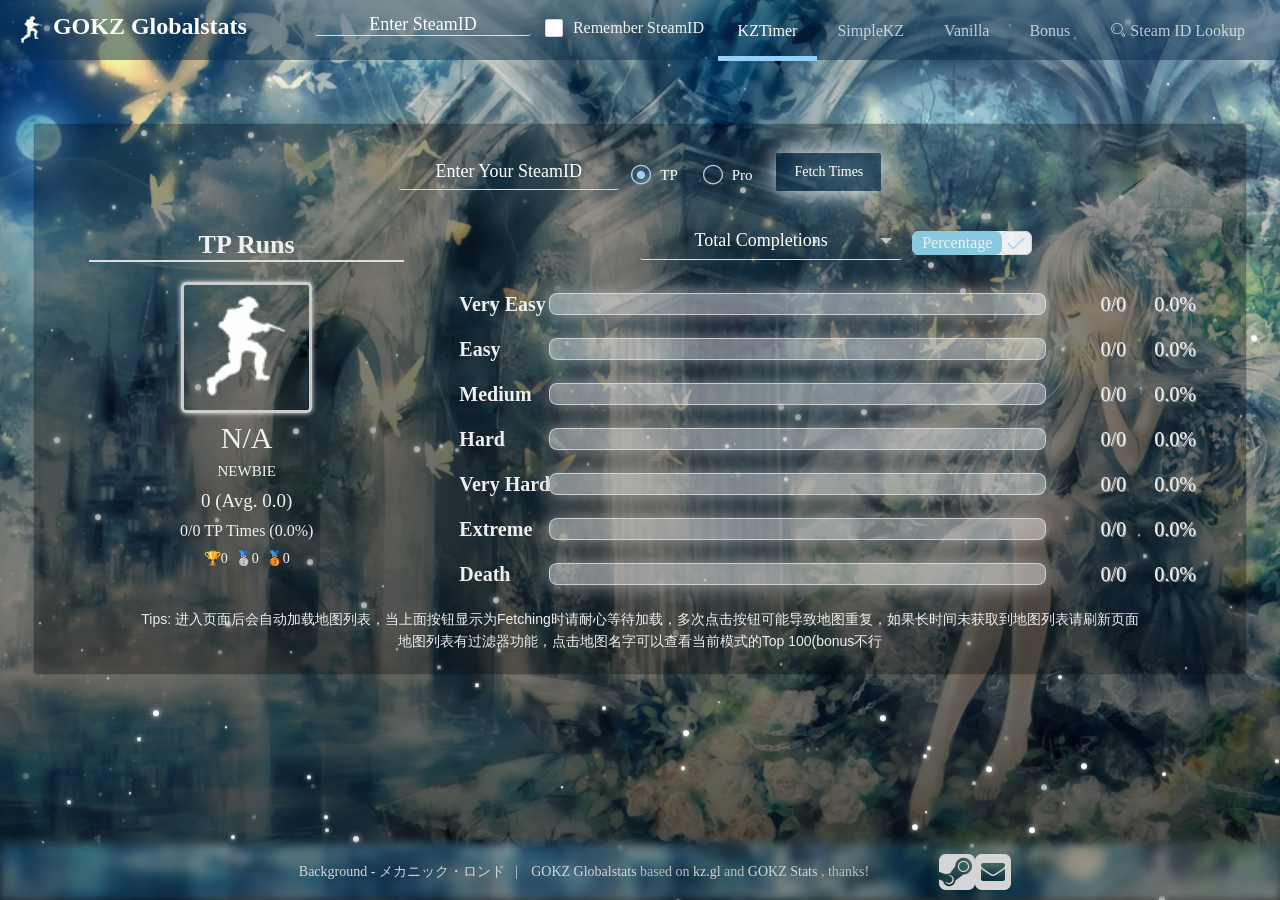
==== index.html @ c479b11b "Add new JSON data for stage records and map stages; create initial HTML structure for GOKZ Globalsta" ====
<!doctype html>
<html lang="zh-CN">
    <head>
        <meta charset="utf-8">
        <meta name="viewport" content="width=device-width, initial-scale=1, viewport-fit=cover">
        <meta name="description" content="GOKZ Globalstats - view global player records, map progression and top rankings.">
        <title>GOKZ Globalstats</title>
        <link rel="shortcut icon" href="/favicon.ico">
        <link rel="preload" href="./assets/images/bg.webp" as="image" fetchpriority="high">
        <link rel="stylesheet" href="./assets/css/layui.css" />
        <link rel="stylesheet" href="./assets/css/font-awesome.css">
        <link rel="stylesheet" href="./assets/css/font_Satisfy.css">
        <link rel="stylesheet" href="./assets/css/font_Jaldi.css">
        <link href="./assets/css/font_Montserrat.css" rel="stylesheet">
        <link href="./assets/css/handsontable.full.min.css" rel="stylesheet">
        <script src="./assets/js/jquery.min.js"></script>
        <script src="./assets/js/layui.js"></script>
        <script src="./assets/js/handsontable.full.min.js"></script>
        <script src="./assets/js/Chart.min.js"></script>
        <script src="./assets/js/statutils.js"></script>
        <script src="./assets/js/bigInteger.js"></script>
        <script src="./assets/js/kz_v2.4.js"></script>
        <link rel="stylesheet" href="./assets/css/kz_v2.0.css">
        <link rel="stylesheet" href="./assets/css/progressBar_v2.0.css">
    </head>

    <body>
        <div class="layui-layout layui-layout-admin">
            <div class="background-img"></div>
            <div class="background"></div>

            <canvas id='star' aria-hidden="true"></canvas>

            <div class="layui-header header layui-bg-tran">
                <div class="layui-main">
                    <a class="logo" href="/">
                        <img src="./assets/images/kzlogo.png" class="header-logo" alt="GOKZ Globalstats Logo" width="34" height="34">
                        <span class="header-title">GOKZ Globalstats</span>
                    </a>
                    <div class="layui-form layui-inline">
                        <div class="layui-input-inline" style="top: 14px;">
                            <input type="text" id="steamid-persistent-input" oninput="updateCheckPersistentSteamID()" placeholder="Enter SteamID" autocomplete="off" aria-label="Persistent SteamID input">
                        </div>
                        <div class="layui-input-inline">
                            <input type="checkbox" id="steamid-persistent-checkbox" title="Remember SteamID" lay-skin="primary" lay-filter="steamIDPersistentCheckbox">
                        </div>
                    </div>
                    <ul class="layui-nav">
                        <li id="nav-kzt" class="layui-nav-item"><a href="./?mode=kzt">KZTimer</a></li>
                        <li id="nav-skz" class="layui-nav-item"><a href="./?mode=skz">SimpleKZ</a></li>
                        <li id="nav-vnl" class="layui-nav-item"><a href="./?mode=vnl">Vanilla</a></li>
                        <li id="nav-bonus" class="layui-nav-item"><a href="./?mode=bonus">Bonus</a></li>
                        <li class="layui-nav-item">
                            <a href="https://steamid.io/lookup/" target="_blank" rel="noopener noreferrer"><i class="layui-icon layui-icon-search"></i>&nbsp;Steam ID Lookup</a>
                        </li>
                    </ul>
                </div>
            </div>

            <div class="layui-main">
                <div class="layui-container">

                    <div class="steamid-body">
                        <div class="layui-form layui-inline">
                            <div class="layui-input-inline">
                                <input type="text" id="steamIDText" name="steamID" placeholder="Enter Your SteamID" style="height: 36px;" autocomplete="off" aria-label="SteamID input">
                            </div>
                            &nbsp;
                            <input type="radio" name="isprorun" id="tprun" value="TP" title="TP" checked>
                            <input type="radio" name="isprorun" id="prorun" value="Pro" title="Pro">  
                        </div>
                        <button id="steamButton" class="layui-btn layui-bg-tran">Fetch Times</button>
                    </div>

                    <div class="layui-row" id="playerContainer">
                        <div class="layui-col-xs4" id="playerInfo">
                            <div class="divider" id="runtype-divider">TP Runs</div>
                            <div id="playerAvatar">
                                <img src="./assets/images/kzlogo.png" alt="Player Avatar" width="125" height="125">
                            </div>
                            <div id="playerName"><a href="" class="link-font" id="playerLink" target="_blank" rel="noopener noreferrer"></a></div>
                            <div id="playerRank"></div>
                            <div id="playerPoints"></div>
                            <div id="playerTimes"></div>
                            <div id="playerTops">
                                🏆<span id="wr">0</span>&nbsp;
                                🥈<span id="silver">0</span>&nbsp;
                                🥉<span id="bronze">0</span>
                            </div>
                        </div>

                        <div class="layui-col-xs8" id="playerProgess">
                            <div class="layui-form layui-row" id="progressTypeChooser">
                                <div class="layui-col-xs4 layui-col-xs-offset3">
                                    <select id="progressType" lay-filter="progressChange">
                                        <option value="bar-total">Total Completions</option>
                                        <option value="bar-avg">Average Points</option>
                                        <option value="bar-wr">🏆 World Records</option>
                                        <option value="bar-silver">🥈 Silver (900+ pts)</option>
                                        <option value="bar-bronze">🥉 Bronze (800+ pts)</option>
                                    </select>
                                </div>
                                <div class="layui-col-xs5">
                                    <input type="checkbox" id="normalize-checkbox" title="Percentage" lay-filter="checkboxChange" checked>
                                </div>
                            </div>

                            <div class="progressbar-card">
                                <div class="progressbar-main">
                                        <div id="progressbar-1" class="progressbar">
                                         <div class="progress-label">
                                          Very Easy
                                         </div>
                                         <div class="before">
                                          <div class="bar tuse color1" id="progressColorBar-1" style="width: 0%;">
                                           <span></span>
                                          </div>
                                         </div>
                                         <div class="progress-count-label" id="progress-count-label-1">
                                          0/0
                                         </div>
                                         <div class="progress-end-label" id="progress-end-label-1">
                                          0.0%
                                         </div>
                                        </div>
                                        <div id="progressbar-2" class="progressbar">
                                         <div class="progress-label">
                                          Easy
                                         </div>
                                         <div class="before">
                                          <div class="bar tuse color2" id="progressColorBar-2" style="width: 0%;">
                                           <span></span>
                                          </div>
                                         </div>
                                         <div class="progress-count-label" id="progress-count-label-2">
                                          0/0
                                         </div>
                                         <div class="progress-end-label" id="progress-end-label-2">
                                          0.0%
                                         </div>
                                        </div>
                                        <div id="progressbar-3" class="progressbar">
                                         <div class="progress-label">
                                          Medium
                                         </div>
                                         <div class="before">
                                          <div class="bar tuse color3" id="progressColorBar-3" style="width: 0%;">
                                           <span></span>
                                          </div>
                                         </div>
                                         <div class="progress-count-label" id="progress-count-label-3">
                                          0/0
                                         </div>
                                         <div class="progress-end-label" id="progress-end-label-3">
                                          0.0%
                                         </div>
                                        </div>
                                        <div id="progressbar-4" class="progressbar">
                                         <div class="progress-label">
                                          Hard
                                         </div>
                                         <div class="before">
                                          <div class="bar tuse color4" id="progressColorBar-4" style="width: 0%;">
                                           <span></span>
                                          </div>
                                         </div>
                                         <div class="progress-count-label" id="progress-count-label-4">
                                          0/0
                                         </div>
                                         <div class="progress-end-label" id="progress-end-label-4">
                                          0.0%
                                         </div>
                                        </div>
                                        <div id="progressbar-5" class="progressbar">
                                         <div class="progress-label">
                                          Very Hard
                                         </div>
                                         <div class="before">
                                          <div class="bar tuse color5" id="progressColorBar-5" style="width: 0%;">
                                           <span></span>
                                          </div>
                                         </div>
                                         <div class="progress-count-label" id="progress-count-label-5">
                                          0/0
                                         </div>
                                         <div class="progress-end-label" id="progress-end-label-5">
                                          0.0%
                                         </div>
                                        </div>
                                        <div id="progressbar-6" class="progressbar">
                                         <div class="progress-label">
                                          Extreme
                                         </div>
                                         <div class="before">
                                          <div class="bar tuse color6" id="progressColorBar-6" style="width: 0%;">
                                           <span></span>
                                          </div>
                                         </div>
                                         <div class="progress-count-label" id="progress-count-label-6">
                                          0/0
                                         </div>
                                         <div class="progress-end-label" id="progress-end-label-6">
                                          0.0%
                                         </div>
                                        </div>
                                        <div id="progressbar-7" class="progressbar">
                                         <div class="progress-label">
                                          Death
                                         </div>
                                         <div class="before">
                                          <div class="bar tuse color7" id="progressColorBar-7" style="width: 0%;">
                                           <span></span>
                                          </div>
                                         </div>
                                         <div class="progress-count-label" id="progress-count-label-7">
                                          0/0
                                         </div>
                                         <div class="progress-end-label" id="progress-end-label-7">
                                          0.0%
                                         </div>
                                        </div>
                                </div>
                                <div class="progressbar-bonus">
                                        <div id="bonus-progressbar-1" class="progressbar">
                                         <div class="progress-label">
                                          KZTimer
                                         </div>
                                         <div class="before">
                                          <div class="bar tuse color2" id="bonus-progressColorBar-1" style="width: 0%;">
                                           <span></span>
                                          </div>
                                         </div>
                                         <div class="progress-count-label" id="bonus-progress-count-label-1">
                                          0/0
                                         </div>
                                         <div class="progress-end-label" id="bonus-progress-end-label-1">
                                          0.0%
                                         </div>
                                        </div>
                                        <div id="bonus-progressbar-2" class="progressbar">
                                         <div class="progress-label">
                                          SimpleKZ
                                         </div>
                                         <div class="before">
                                          <div class="bar tuse color3" id="bonus-progressColorBar-2" style="width: 0%;">
                                           <span></span>
                                          </div>
                                         </div>
                                         <div class="progress-count-label" id="bonus-progress-count-label-2">
                                          0/0
                                         </div>
                                         <div class="progress-end-label" id="bonus-progress-end-label-2">
                                          0.0%
                                         </div>
                                        </div>
                                        <div id="bonus-progressbar-3" class="progressbar">
                                         <div class="progress-label">
                                          Vanilla
                                         </div>
                                         <div class="before">
                                          <div class="bar tuse color4" id="bonus-progressColorBar-3" style="width: 0%;">
                                           <span></span>
                                          </div>
                                         </div>
                                         <div class="progress-count-label" id="bonus-progress-count-label-3">
                                          0/0
                                         </div>
                                         <div class="progress-end-label" id="bonus-progress-end-label-3">
                                          0.0%
                                         </div>
                                        </div>
                                </div>
                            </div>
                        </div>
                    </div>
                    <div class="layui-row Tips">
                        <div class="Tip">Tips: 进入页面后会自动加载地图列表，当上面按钮显示为Fetching时请耐心等待加载，多次点击按钮可能导致地图重复，如果长时间未获取到地图列表请刷新页面</div>
                        <div class="Tip">地图列表有过滤器功能，点击地图名字可以查看当前模式的Top 100(bonus不行</div>
                    </div>
                    <div id="sheetContainer"></div>
                    <div id="mapInfoContainer">
                        <div class="mapInfo-main">
                            <div class="layui-row">
                                <div class="layui-col-xs3 mapNameAndImage">
                                    <div id="mapName">
                                        
                                    </div>
                                    <div id="mapTier">
                                        Tier - <span id="tierText"></span>
                                    </div>
                                    <div id="mapMode">
                                        
                                    </div>
                                    <div id="pro-wr" >
                                        <span style="display: inline-block; width: 75px;">Pro WR</span>
                                        <span id="pro-wrtime" style="color: orange;">N/A</span>
                                    </div>
                                    <div id="tp-wr" >
                                        <span style="display: inline-block; width: 75px;">TP WR</span>
                                        <span id="tp-wrtime" style="color: limegreen;">N/A</span>
                                    </div>
                                    <div id="mapImage">
                                        <img src="" alt="Map preview image" loading="lazy" decoding="async">
                                    </div>
                                    <div class="layui-row layui-form">
                                        <div class="layui-col-xs6 layui-col-xs-offset3" id="chartTypeChooser">
                                            <select id="chartType" lay-filter="chartChange">
                                                <option value="time">Times</option>
                                                <option value="point">Points</option>
                                                <option value="teleports">TPs</option>
                                            </select>
                                        </div>
                                    </div>
                                </div>
                                <div class="layui-col-xs9 chartContainer">
                                    <canvas id="myChart" width="855" height="427"></canvas>
                                </div>
                            </div>
                            <div class="layui-row table-container">
                                <div class="layui-col-xs6 protable-container">
                                    <div class="table-title">
                                        Pro Top 100
                                    </div>
                                    <div class="pro-table record-table">

                                    </div>
                                </div>
                                <div class="layui-col-xs6 tptable-container">
                                    <div class="table-title">
                                        TP Top 100
                                    </div>
                                    <div class="tp-table record-table">

                                    </div>
                                </div>
                            </div>
                        </div>
                        
                    </div>
                </div>
            </div>

           
        </div>
        <div class="footer">
            <div class="blur"></div>
            <div class="footer-linklist">
                <a href="https://www.pixiv.net/artworks/35231457" class="link-font" target="_blank" rel="noopener noreferrer">Background - メカニック・ロンド</a><span class="seperator">|</span>
                <a href="./" class="link-font">GOKZ Globalstats</a>
                 based on 
                <a href="https://kz.gl" class="link-font" target="_blank" rel="noopener noreferrer">kz.gl</a>
                 and 
                <a href="https://gokzstats.com" class="link-font" target="_blank" rel="noopener noreferrer">GOKZ Stats</a>
                 , thanks!
            </div>
            <div class="footer-icon">
                <a href="https://steamcommunity.com/id/2rrrr" target="_blank" rel="noopener noreferrer"><i id="social-steam" class="fa fa-steam-square fa-3x social"></i></a>
                <a href="mailto:2rrr@bakar.moe" target="_blank" rel="noopener noreferrer"><i id="social-em" class="fa fa-envelope-square fa-3x social"></i></a>
            </div>
        </div>
    </body>
    <script src='./assets/js/canvasstar.js'></script>
    <script>
        (function () {
            var prefersReducedMotion = window.matchMedia && window.matchMedia('(prefers-reduced-motion: reduce)').matches;
            if (prefersReducedMotion) {
                var starCanvas = document.getElementById("star");
                if (starCanvas) {
                    starCanvas.style.display = "none";
                }
                return;
            }
            var canvasStar = new CanvasStar();
            canvasStar.init();
        })();
    </script>
</html>
---- assets/css/layui.css ----
/**
 
 @Name: layui
 @Author: 贤心
 @Site: www.layui.com
 
 */


/** 初始化 **/
body,div,dl,dt,dd,ul,ol,li,h1,h2,h3,h4,h5,h6,input,button,textarea,p,blockquote,th,td,form,pre{margin: 0; padding: 0; -webkit-tap-highlight-color:rgba(0,0,0,0);}
a:active,a:hover{outline:0}
img{display: inline-block; border: none; vertical-align: middle;}
li{list-style:none;}
table{border-collapse: collapse; border-spacing: 0;}
h1,h2,h3{font-weight: 400;}
h4, h5, h6{font-size: 100%; font-weight: 400;}
button,input,select,textarea{font-size: 100%; }
input,button,textarea,select,optgroup,option{font-family: inherit; font-size: inherit; font-style: inherit; font-weight: inherit; outline: 0;}
pre{white-space: pre-wrap; white-space: -moz-pre-wrap; white-space: -pre-wrap; white-space: -o-pre-wrap; word-wrap: break-word;}

/** 初始化全局标签 **/
body{line-height: 24px; font: 14px Helvetica Neue,Helvetica,PingFang SC,Tahoma,Arial,sans-serif;}
hr{height: 1px; margin: 10px 0; border: 0; clear: both;}
a{color: #333; text-decoration:none; }
a:hover{color: #777;}
a cite{font-style: normal; *cursor:pointer;}

/** 基础通用 **/
.layui-border-box, .layui-border-box *{box-sizing: border-box;}
/* 消除第三方ui可能造成的冲突 */.layui-box, .layui-box *{box-sizing: content-box;}
.layui-clear{clear: both; *zoom: 1;}
.layui-clear:after{content:'\20'; clear:both; *zoom:1; display:block; height:0;}
.layui-inline{position: relative; display: inline-block; *display:inline; *zoom:1; vertical-align: middle;}
/* 三角形 */.layui-edge{position: relative; display: inline-block; vertical-align: middle; width: 0; height: 0; border-width: 6px; border-style: dashed; border-color: transparent; overflow: hidden;}
.layui-edge-top{top: -4px; border-bottom-color: #999; border-bottom-style: solid;}
.layui-edge-right{border-left-color: #999; border-left-style: solid;}
.layui-edge-bottom{top: 2px; border-top-color: #999; border-top-style: solid;}
.layui-edge-left{border-right-color: #999; border-right-style: solid;}
/* 单行溢出省略 */.layui-elip{text-overflow: ellipsis; overflow: hidden; white-space: nowrap;}
/* 屏蔽选中 */.layui-unselect,.layui-icon, .layui-disabled{-moz-user-select: none; -webkit-user-select: none; -ms-user-select: none;}
/* 禁用 */.layui-disabled,.layui-disabled:hover{color: #d2d2d2 !important; cursor: not-allowed !important;}
/* 纯圆角 */.layui-circle{border-radius: 100%;}
.layui-show{display: block !important;}
.layui-hide{display: none !important;}

/** 图标字体 **/
@font-face {
  font-family: 'layui-icon';
  src: url('../font/iconfont.eot?v=256');
  src: url('../font/iconfont.eot?v=256#iefix') format('embedded-opentype'),
       url('../font/iconfont.woff2?v=256') format('woff2'),
       url('../font/iconfont.woff?v=256') format('woff'),
       url('../font/iconfont.ttf?v=256') format('truetype'),
       url('../font/iconfont.svg?v=256#layui-icon') format('svg');
}
                    
.layui-icon{
  font-family:"layui-icon" !important;
  font-size: 16px;
  font-style: normal;
  -webkit-font-smoothing: antialiased;
  -moz-osx-font-smoothing: grayscale;
}

/* font-class */
.layui-icon-reply-fill:before{content:"\e611"}
.layui-icon-set-fill:before{content:"\e614"}
.layui-icon-menu-fill:before{content:"\e60f"}
.layui-icon-search:before{content:"\e615"}
.layui-icon-share:before{content:"\e641"}
.layui-icon-set-sm:before{content:"\e620"}
.layui-icon-engine:before{content:"\e628"}
.layui-icon-close:before{content:"\1006"}
.layui-icon-close-fill:before{content:"\1007"}
.layui-icon-chart-screen:before{content:"\e629"}
.layui-icon-star:before{content:"\e600"}
.layui-icon-circle-dot:before{content:"\e617"}
.layui-icon-chat:before{content:"\e606"}
.layui-icon-release:before{content:"\e609"}
.layui-icon-list:before{content:"\e60a"}
.layui-icon-chart:before{content:"\e62c"}
.layui-icon-ok-circle:before{content:"\1005"}
.layui-icon-layim-theme:before{content:"\e61b"}
.layui-icon-table:before{content:"\e62d"}
.layui-icon-right:before{content:"\e602"}
.layui-icon-left:before{content:"\e603"}
.layui-icon-cart-simple:before{content:"\e698"}
.layui-icon-face-cry:before{content:"\e69c"}
.layui-icon-face-smile:before{content:"\e6af"}
.layui-icon-survey:before{content:"\e6b2"}
.layui-icon-tree:before{content:"\e62e"}
.layui-icon-ie:before{content:"\e7bb"}
.layui-icon-upload-circle:before{content:"\e62f"}
.layui-icon-add-circle:before{content:"\e61f"}
.layui-icon-download-circle:before{content:"\e601"}
.layui-icon-templeate-1:before{content:"\e630"}
.layui-icon-util:before{content:"\e631"}
.layui-icon-face-surprised:before{content:"\e664"}
.layui-icon-edit:before{content:"\e642"}
.layui-icon-speaker:before{content:"\e645"}
.layui-icon-down:before{content:"\e61a"}
.layui-icon-file:before{content:"\e621"}
.layui-icon-layouts:before{content:"\e632"}
.layui-icon-rate-half:before{content:"\e6c9"}
.layui-icon-add-circle-fine:before{content:"\e608"}
.layui-icon-prev-circle:before{content:"\e633"}
.layui-icon-read:before{content:"\e705"}
.layui-icon-404:before{content:"\e61c"}
.layui-icon-carousel:before{content:"\e634"}
.layui-icon-help:before{content:"\e607"}
.layui-icon-code-circle:before{content:"\e635"}
.layui-icon-windows:before{content:"\e67f"}
.layui-icon-water:before{content:"\e636"}
.layui-icon-username:before{content:"\e66f"}
.layui-icon-find-fill:before{content:"\e670"}
.layui-icon-about:before{content:"\e60b"}
.layui-icon-location:before{content:"\e715"}
.layui-icon-up:before{content:"\e619"}
.layui-icon-pause:before{content:"\e651"}
.layui-icon-date:before{content:"\e637"}
.layui-icon-layim-uploadfile:before{content:"\e61d"}
.layui-icon-delete:before{content:"\e640"}
.layui-icon-play:before{content:"\e652"}
.layui-icon-top:before{content:"\e604"}
.layui-icon-firefox:before{content:"\e686"}
.layui-icon-friends:before{content:"\e612"}
.layui-icon-refresh-3:before{content:"\e9aa"}
.layui-icon-ok:before{content:"\e605"}
.layui-icon-layer:before{content:"\e638"}
.layui-icon-face-smile-fine:before{content:"\e60c"}
.layui-icon-dollar:before{content:"\e659"}
.layui-icon-group:before{content:"\e613"}
.layui-icon-layim-download:before{content:"\e61e"}
.layui-icon-picture-fine:before{content:"\e60d"}
.layui-icon-link:before{content:"\e64c"}
.layui-icon-diamond:before{content:"\e735"}
.layui-icon-log:before{content:"\e60e"}
.layui-icon-key:before{content:"\e683"}
.layui-icon-rate-solid:before{content:"\e67a"}
.layui-icon-fonts-del:before{content:"\e64f"}
.layui-icon-unlink:before{content:"\e64d"}
.layui-icon-fonts-clear:before{content:"\e639"}
.layui-icon-triangle-r:before{content:"\e623"}
.layui-icon-circle:before{content:"\e63f"}
.layui-icon-radio:before{content:"\e643"}
.layui-icon-align-center:before{content:"\e647"}
.layui-icon-align-right:before{content:"\e648"}
.layui-icon-align-left:before{content:"\e649"}
.layui-icon-loading-1:before{content:"\e63e"}
.layui-icon-return:before{content:"\e65c"}
.layui-icon-fonts-strong:before{content:"\e62b"}
.layui-icon-upload:before{content:"\e67c"}
.layui-icon-dialogue:before{content:"\e63a"}
.layui-icon-video:before{content:"\e6ed"}
.layui-icon-headset:before{content:"\e6fc"}
.layui-icon-cellphone-fine:before{content:"\e63b"}
.layui-icon-add-1:before{content:"\e654"}
.layui-icon-face-smile-b:before{content:"\e650"}
.layui-icon-fonts-html:before{content:"\e64b"}
.layui-icon-screen-full:before{content:"\e622"}
.layui-icon-form:before{content:"\e63c"}
.layui-icon-cart:before{content:"\e657"}
.layui-icon-camera-fill:before{content:"\e65d"}
.layui-icon-tabs:before{content:"\e62a"}
.layui-icon-heart-fill:before{content:"\e68f"}
.layui-icon-fonts-code:before{content:"\e64e"}
.layui-icon-ios:before{content:"\e680"}
.layui-icon-at:before{content:"\e687"}
.layui-icon-fire:before{content:"\e756"}
.layui-icon-set:before{content:"\e716"}
.layui-icon-fonts-u:before{content:"\e646"}
.layui-icon-triangle-d:before{content:"\e625"}
.layui-icon-tips:before{content:"\e702"}
.layui-icon-picture:before{content:"\e64a"}
.layui-icon-more-vertical:before{content:"\e671"}
.layui-icon-bluetooth:before{content:"\e689"}
.layui-icon-flag:before{content:"\e66c"}
.layui-icon-loading:before{content:"\e63d"}
.layui-icon-fonts-i:before{content:"\e644"}
.layui-icon-refresh-1:before{content:"\e666"}
.layui-icon-rmb:before{content:"\e65e"}
.layui-icon-addition:before{content:"\e624"}
.layui-icon-home:before{content:"\e68e"}
.layui-icon-time:before{content:"\e68d"}
.layui-icon-user:before{content:"\e770"}
.layui-icon-notice:before{content:"\e667"}
.layui-icon-chrome:before{content:"\e68a"}
.layui-icon-edge:before{content:"\e68b"}
.layui-icon-login-weibo:before{content:"\e675"}
.layui-icon-voice:before{content:"\e688"}
.layui-icon-upload-drag:before{content:"\e681"}
.layui-icon-login-qq:before{content:"\e676"}
.layui-icon-snowflake:before{content:"\e6b1"}
.layui-icon-heart:before{content:"\e68c"}
.layui-icon-logout:before{content:"\e682"}
.layui-icon-file-b:before{content:"\e655"}
.layui-icon-template:before{content:"\e663"}
.layui-icon-transfer:before{content:"\e691"}
.layui-icon-auz:before{content:"\e672"}
.layui-icon-console:before{content:"\e665"}
.layui-icon-app:before{content:"\e653"}
.layui-icon-prev:before{content:"\e65a"}
.layui-icon-website:before{content:"\e7ae"}
.layui-icon-next:before{content:"\e65b"}
.layui-icon-component:before{content:"\e857"}
.layui-icon-android:before{content:"\e684"}
.layui-icon-more:before{content:"\e65f"}
.layui-icon-login-wechat:before{content:"\e677"}
.layui-icon-shrink-right:before{content:"\e668"}
.layui-icon-spread-left:before{content:"\e66b"}
.layui-icon-camera:before{content:"\e660"}
.layui-icon-note:before{content:"\e66e"}
.layui-icon-refresh:before{content:"\e669"}
.layui-icon-female:before{content:"\e661"}
.layui-icon-male:before{content:"\e662"}
.layui-icon-screen-restore:before{content:"\e758"}
.layui-icon-password:before{content:"\e673"}
.layui-icon-senior:before{content:"\e674"}
.layui-icon-theme:before{content:"\e66a"}
.layui-icon-tread:before{content:"\e6c5"}
.layui-icon-praise:before{content:"\e6c6"}
.layui-icon-star-fill:before{content:"\e658"}
.layui-icon-rate:before{content:"\e67b"}
.layui-icon-template-1:before{content:"\e656"}
.layui-icon-vercode:before{content:"\e679"}
.layui-icon-service:before{content:"\e626"}
.layui-icon-cellphone:before{content:"\e678"}
.layui-icon-print:before{content:"\e66d"}
.layui-icon-cols:before{content:"\e610"}
.layui-icon-wifi:before{content:"\e7e0"}
.layui-icon-export:before{content:"\e67d"}
.layui-icon-rss:before{content:"\e808"}
.layui-icon-slider:before{content:"\e714"}
.layui-icon-email:before{content:"\e618"}
.layui-icon-subtraction:before{content:"\e67e"}
.layui-icon-mike:before{content:"\e6dc"}
.layui-icon-light:before{content:"\e748"}
.layui-icon-gift:before{content:"\e627"}
.layui-icon-mute:before{content:"\e685"}
.layui-icon-reduce-circle:before{content:"\e616"}
.layui-icon-music:before{content:"\e690"}

/* 基本布局 */
.layui-main{position: relative; width: 1140px; margin: 0 auto;}
.layui-header{position: relative; z-index: 1000; height: 60px;}
.layui-header a:hover{transition: all .5s; -webkit-transition: all .5s;}
.layui-side{position: fixed; left: 0; top: 0; bottom: 0; z-index: 999; width: 200px; overflow-x: hidden;}
.layui-side-scroll{position: relative; width: 220px; height: 100%; overflow-x: hidden;}
.layui-body{position: absolute; left: 200px; right: 0; top: 0; bottom: 0; z-index: 998; width: auto; overflow: hidden; overflow-y: auto; box-sizing: border-box;}

/* 后台框架大布局 */.layui-layout-body{overflow: hidden;}
.layui-layout-admin .layui-header{background-color: #23262E;}
.layui-layout-admin .layui-side{top: 60px; width: 200px; overflow-x: hidden;}
.layui-layout-admin .layui-body{position: fixed; top: 60px; bottom: 44px;}
.layui-layout-admin .layui-main{width: auto; margin: 0 15px;}
.layui-layout-admin .layui-footer{position: fixed; left: 200px; right: 0; bottom: 0; height: 44px; line-height: 44px; padding: 0 15px; background-color: #eee;}
.layui-layout-admin .layui-logo{position: absolute; left: 0; top: 0; width: 200px; height: 100%; line-height: 60px; text-align: center; color: #009688; font-size: 16px;}
.layui-layout-admin .layui-header .layui-nav{background: none;}
.layui-layout-left{position: absolute !important; left: 200px; top: 0;}
.layui-layout-right{position: absolute !important; right: 0; top: 0;}

/* 栅格布局 */
.layui-container{position: relative; margin: 0 auto; padding: 0 15px; box-sizing: border-box;}
.layui-fluid{position: relative; margin: 0 auto; padding: 0 15px;}

.layui-row:before, .layui-row:after{content: ''; display: block; clear: both;}
.layui-col-xs1, .layui-col-xs2, .layui-col-xs3, .layui-col-xs4, .layui-col-xs5, .layui-col-xs6, .layui-col-xs7, .layui-col-xs8, .layui-col-xs9, .layui-col-xs10, .layui-col-xs11, .layui-col-xs12
,.layui-col-sm1, .layui-col-sm2, .layui-col-sm3, .layui-col-sm4, .layui-col-sm5, .layui-col-sm6, .layui-col-sm7, .layui-col-sm8, .layui-col-sm9, .layui-col-sm10, .layui-col-sm11, .layui-col-sm12
,.layui-col-md1, .layui-col-md2, .layui-col-md3, .layui-col-md4, .layui-col-md5, .layui-col-md6, .layui-col-md7, .layui-col-md8, .layui-col-md9, .layui-col-md10, .layui-col-md11, .layui-col-md12
,.layui-col-lg1, .layui-col-lg2, .layui-col-lg3, .layui-col-lg4, .layui-col-lg5, .layui-col-lg6, .layui-col-lg7, .layui-col-lg8, .layui-col-lg9, .layui-col-lg10, .layui-col-lg11, .layui-col-lg12
{position: relative; display: block; box-sizing: border-box;}

.layui-col-xs1, .layui-col-xs2, .layui-col-xs3, .layui-col-xs4, .layui-col-xs5, .layui-col-xs6, .layui-col-xs7, .layui-col-xs8, .layui-col-xs9, .layui-col-xs10, .layui-col-xs11, .layui-col-xs12{float: left;}
.layui-col-xs1{width: 8.33333333%;}
.layui-col-xs2{width: 16.66666667%;}
.layui-col-xs3{width: 25%;}
.layui-col-xs4{width: 33.33333333%;}
.layui-col-xs5{width: 41.66666667%;}
.layui-col-xs6{width: 50%;}
.layui-col-xs7{width: 58.33333333%;}
.layui-col-xs8{width: 66.66666667%;}
.layui-col-xs9{width: 75%;}
.layui-col-xs10{width: 83.33333333%;}
.layui-col-xs11{width: 91.66666667%;}
.layui-col-xs12{width: 100%;}

.layui-col-xs-offset1{margin-left: 8.33333333%;}
.layui-col-xs-offset2{margin-left: 16.66666667%;}
.layui-col-xs-offset3{margin-left: 25%;}
.layui-col-xs-offset4{margin-left: 33.33333333%;}
.layui-col-xs-offset5{margin-left: 41.66666667%;}
.layui-col-xs-offset6{margin-left: 50%;}
.layui-col-xs-offset7{margin-left: 58.33333333%;}
.layui-col-xs-offset8{margin-left: 66.66666667%;}
.layui-col-xs-offset9{margin-left: 75%;}
.layui-col-xs-offset10{margin-left: 83.33333333%;}
.layui-col-xs-offset11{margin-left: 91.66666667%;}
.layui-col-xs-offset12{margin-left: 100%;}

/* 超小屏幕(手机) */
@media screen and (max-width: 768px) {
  .layui-hide-xs{display: none!important;}
  .layui-show-xs-block{display: block!important;}
  .layui-show-xs-inline{display: inline!important;}
  .layui-show-xs-inline-block{display: inline-block!important;}
}

/* 小型屏幕(平板) */
@media screen and (min-width: 768px) {
  .layui-container{width: 750px;}
  .layui-hide-sm{display: none!important;}
  .layui-show-sm-block{display: block!important;}
  .layui-show-sm-inline{display: inline!important;}
  .layui-show-sm-inline-block{display: inline-block!important;}

  .layui-col-sm1, .layui-col-sm2, .layui-col-sm3, .layui-col-sm4, .layui-col-sm5, .layui-col-sm6, .layui-col-sm7, .layui-col-sm8, .layui-col-sm9, .layui-col-sm10, .layui-col-sm11, .layui-col-sm12{float: left;}
  .layui-col-sm1{width: 8.33333333%;}
  .layui-col-sm2{width: 16.66666667%;}
  .layui-col-sm3{width: 25%;}
  .layui-col-sm4{width: 33.33333333%;}
  .layui-col-sm5{width: 41.66666667%;}
  .layui-col-sm6{width: 50%;}
  .layui-col-sm7{width: 58.33333333%;}
  .layui-col-sm8{width: 66.66666667%;}
  .layui-col-sm9{width: 75%;}
  .layui-col-sm10{width: 83.33333333%;}
  .layui-col-sm11{width: 91.66666667%;}
  .layui-col-sm12{width: 100%;}
  /* 列偏移 */
  .layui-col-sm-offset1{margin-left: 8.33333333%;}
  .layui-col-sm-offset2{margin-left: 16.66666667%;}
  .layui-col-sm-offset3{margin-left: 25%;}
  .layui-col-sm-offset4{margin-left: 33.33333333%;}
  .layui-col-sm-offset5{margin-left: 41.66666667%;}
  .layui-col-sm-offset6{margin-left: 50%;}
  .layui-col-sm-offset7{margin-left: 58.33333333%;}
  .layui-col-sm-offset8{margin-left: 66.66666667%;}
  .layui-col-sm-offset9{margin-left: 75%;}
  .layui-col-sm-offset10{margin-left: 83.33333333%;}
  .layui-col-sm-offset11{margin-left: 91.66666667%;}
  .layui-col-sm-offset12{margin-left: 100%;}
}
/* 中型屏幕(桌面) */
@media screen and (min-width: 992px) {
  .layui-container{width: 970px;}
  .layui-hide-md{display: none!important;}
  .layui-show-md-block{display: block!important;}
  .layui-show-md-inline{display: inline!important;}
  .layui-show-md-inline-block{display: inline-block!important;}
  
  .layui-col-md1, .layui-col-md2, .layui-col-md3, .layui-col-md4, .layui-col-md5, .layui-col-md6, .layui-col-md7, .layui-col-md8, .layui-col-md9, .layui-col-md10, .layui-col-md11, .layui-col-md12{float: left;}
  .layui-col-md1{width: 8.33333333%;}
  .layui-col-md2{width: 16.66666667%;}
  .layui-col-md3{width: 25%;}
  .layui-col-md4{width: 33.33333333%;}
  .layui-col-md5{width: 41.66666667%;}
  .layui-col-md6{width: 50%;}
  .layui-col-md7{width: 58.33333333%;}
  .layui-col-md8{width: 66.66666667%;}
  .layui-col-md9{width: 75%;}
  .layui-col-md10{width: 83.33333333%;}
  .layui-col-md11{width: 91.66666667%;}
  .layui-col-md12{width: 100%;}
  /* 列偏移 */
  .layui-col-md-offset1{margin-left: 8.33333333%;}
  .layui-col-md-offset2{margin-left: 16.66666667%;}
  .layui-col-md-offset3{margin-left: 25%;}
  .layui-col-md-offset4{margin-left: 33.33333333%;}
  .layui-col-md-offset5{margin-left: 41.66666667%;}
  .layui-col-md-offset6{margin-left: 50%;}
  .layui-col-md-offset7{margin-left: 58.33333333%;}
  .layui-col-md-offset8{margin-left: 66.66666667%;}
  .layui-col-md-offset9{margin-left: 75%;}
  .layui-col-md-offset10{margin-left: 83.33333333%;}
  .layui-col-md-offset11{margin-left: 91.66666667%;}
  .layui-col-md-offset12{margin-left: 100%;}
}
/* 大型屏幕(桌面) */
@media screen and (min-width: 1200px) {
  .layui-container{width: 1170px;}
  .layui-hide-lg{display: none!important;}
  .layui-show-lg-block{display: block!important;}
  .layui-show-lg-inline{display: inline!important;}
  .layui-show-lg-inline-block{display: inline-block!important;}
  
  .layui-col-lg1, .layui-col-lg2, .layui-col-lg3, .layui-col-lg4, .layui-col-lg5, .layui-col-lg6, .layui-col-lg7, .layui-col-lg8, .layui-col-lg9, .layui-col-lg10, .layui-col-lg11, .layui-col-lg12{float: left;}
  .layui-col-lg1{width: 8.33333333%;}
  .layui-col-lg2{width: 16.66666667%;}
  .layui-col-lg3{width: 25%;}
  .layui-col-lg4{width: 33.33333333%;}
  .layui-col-lg5{width: 41.66666667%;}
  .layui-col-lg6{width: 50%;}
  .layui-col-lg7{width: 58.33333333%;}
  .layui-col-lg8{width: 66.66666667%;}
  .layui-col-lg9{width: 75%;}
  .layui-col-lg10{width: 83.33333333%;}
  .layui-col-lg11{width: 91.66666667%;}
  .layui-col-lg12{width: 100%;}
  /* 列偏移 */
  .layui-col-lg-offset1{margin-left: 8.33333333%;}
  .layui-col-lg-offset2{margin-left: 16.66666667%;}
  .layui-col-lg-offset3{margin-left: 25%;}
  .layui-col-lg-offset4{margin-left: 33.33333333%;}
  .layui-col-lg-offset5{margin-left: 41.66666667%;}
  .layui-col-lg-offset6{margin-left: 50%;}
  .layui-col-lg-offset7{margin-left: 58.33333333%;}
  .layui-col-lg-offset8{margin-left: 66.66666667%;}
  .layui-col-lg-offset9{margin-left: 75%;}
  .layui-col-lg-offset10{margin-left: 83.33333333%;}
  .layui-col-lg-offset11{margin-left: 91.66666667%;}
  .layui-col-lg-offset12{margin-left: 100%;}
}

/* 列间隔 */
.layui-col-space1{margin: -0.5px;}
.layui-col-space1>*{padding: 0.5px;}
.layui-col-space2{margin: -1px;}
.layui-col-space2>*{padding: 1px;}
.layui-col-space4{margin: -2px;}
.layui-col-space4>*{padding: 2px;}
.layui-col-space5{margin: -2.5px;}
.layui-col-space5>*{padding: 2.5px;}
.layui-col-space6{margin: -3px;}
.layui-col-space6>*{padding: 3px;}
.layui-col-space8{margin: -4px;}
.layui-col-space8>*{padding: 4px;}
.layui-col-space10{margin: -5px;}
.layui-col-space10>*{padding: 5px;}
.layui-col-space12{margin: -6px;}
.layui-col-space12>*{padding: 6px;}
.layui-col-space14{margin: -7px;}
.layui-col-space14>*{padding: 7px;}
.layui-col-space15{margin: -7.5px;}
.layui-col-space15>*{padding: 7.5px;}
.layui-col-space16{margin: -8px;}
.layui-col-space16>*{padding: 8px;}
.layui-col-space18{margin: -9px;}
.layui-col-space18>*{padding: 9px;}
.layui-col-space20{margin: -10px;}
.layui-col-space20>*{padding: 10px;}
.layui-col-space22{margin: -11px;}
.layui-col-space22>*{padding: 11px;}
.layui-col-space24{margin: -12px;}
.layui-col-space24>*{padding: 12px;}
.layui-col-space25{margin: -12.5px;}
.layui-col-space25>*{padding: 12.5px;}
.layui-col-space26{margin: -13px;}
.layui-col-space26>*{padding: 13px;}
.layui-col-space28{margin: -14px;}
.layui-col-space28>*{padding: 14px;}
.layui-col-space30{margin: -15px;}
.layui-col-space30>*{padding: 15px;}


/** 页面元素 **/
.layui-btn, .layui-input, .layui-textarea, .layui-upload-button, .layui-select{outline: none; -webkit-appearance: none; transition: all .3s; -webkit-transition: all .3s; box-sizing: border-box;}

/* 引用 */.layui-elem-quote{margin-bottom: 10px; padding: 15px; line-height: 22px; border-left: 5px solid #009688; border-radius: 0 2px 2px 0; background-color: #f2f2f2;}
.layui-quote-nm{border-style: solid; border-width: 1px; border-left-width: 5px; background: none;}
/* 字段集合 */.layui-elem-field{margin-bottom: 10px; padding: 0; border-width: 1px; border-style: solid;}
.layui-elem-field legend{margin-left: 20px; padding: 0 10px; font-size: 20px; font-weight: 300;}
.layui-field-title{margin: 10px 0 20px; border-width: 0; border-top-width: 1px;}
.layui-field-box{padding: 10px 15px;}
.layui-field-title .layui-field-box{padding: 10px 0;}

/* 进度条 */
.layui-progress{position: relative; height: 6px; border-radius: 20px; background-color: #e2e2e2;}
.layui-progress-bar{position: absolute; left: 0; top: 0; width: 0; max-width: 100%; height: 6px; border-radius: 20px; text-align: right; background-color: #5FB878; transition: all .3s; -webkit-transition: all .3s;}
.layui-progress-big,
.layui-progress-big .layui-progress-bar{height: 18px; line-height: 18px;}
.layui-progress-text{position: relative; top: -20px; line-height: 18px; font-size: 12px; color: #666}
.layui-progress-big .layui-progress-text{position: static; padding: 0 10px; color: #fff;}


/*

  面板
 
*/


/* 折叠面板 */
.layui-collapse{border-width: 1px; border-style: solid; border-radius: 2px;}
.layui-colla-item,
.layui-colla-content{border-top-width: 1px; border-top-style: solid;}
.layui-colla-item:first-child{border-top: none;}
.layui-colla-title{position: relative; height: 42px; line-height: 42px; padding: 0 15px 0 35px; color: #333; background-color: #f2f2f2; cursor: pointer; font-size: 14px; overflow: hidden;}
.layui-colla-content{display: none; padding: 10px 15px; line-height: 22px; color: #666;}
.layui-colla-icon{position: absolute; left: 15px; top: 0; font-size: 14px;}

/* 卡片面板 */
.layui-card{margin-bottom: 15px; border-radius: 2px; background-color: #fff; box-shadow: 0 1px 2px 0 rgba(0,0,0,.05);}
.layui-card:last-child{margin-bottom: 0;}
.layui-card-header{position: relative; height: 42px; line-height: 42px; padding: 0 15px; border-bottom: 1px solid #f6f6f6; color: #333; border-radius: 2px 2px 0 0; font-size: 14px;}
.layui-card-body{position: relative; padding: 10px 15px; line-height: 24px;}
.layui-card-body[pad15]{padding: 15px;}
.layui-card-body[pad20]{padding: 20px;}
.layui-card-body .layui-table{margin: 5px 0;}
.layui-card .layui-tab{margin: 0;}

/* 常规面板 */
.layui-panel{}

/* 窗口面板 */
.layui-panel-window{position: relative; padding: 15px; border-radius: 0; border-top: 5px solid #E6E6E6; background-color: #fff;}

/* 其它辅助 */
.layui-auxiliar-moving{position: fixed; left: 0; right: 0; top: 0; bottom: 0; width: 100%; height: 100%; background: none; z-index: 9999999999;}


/* 

  默认主题 
  
*/


/* 背景颜色 */
.layui-bg-red{background-color: #FF5722 !important; color: #fff!important;} /*赤*/
.layui-bg-orange{background-color: #FFB800!important; color: #fff!important;} /*橙*/
.layui-bg-green{background-color: #009688!important; color: #fff!important;} /*绿*/
.layui-bg-cyan{background-color: #2F4056!important; color: #fff!important;} /*青*/
.layui-bg-blue{background-color: #1E9FFF!important; color: #fff!important;} /*蓝*/
.layui-bg-black{background-color: #393D49!important; color: #fff!important;} /*黑*/
.layui-bg-gray{background-color: #eee!important; color: #666!important;} /*灰*/

/* 边框 */
.layui-quote-nm, 
.layui-elem-field,
.layui-collapse, 
.layui-colla-item, 
.layui-colla-content,
.layui-badge-rim,
.layui-tab-title,
.layui-tab-title .layui-this:after,
.layui-tab-bar,
.layui-tab-card,

.layui-input, .layui-textarea, .layui-select,
.layui-form-pane .layui-form-label, 
.layui-form-pane .layui-form-item[pane],
.layui-layedit, .layui-layedit-tool{border-color: #e6e6e6}

/* 背景边框 */
hr, .layui-timeline-item:before{background-color: #e6e6e6;}

/* 文本区域 */
.layui-text{line-height: 22px; font-size: 14px; color: #666;}
.layui-text h1,
.layui-text h2,
.layui-text h3{font-weight: 500; color: #333;}
.layui-text h1{font-size: 30px;}
.layui-text h2{font-size: 24px;}
.layui-text h3{font-size: 18px;}
.layui-text a:not(.layui-btn){color: #01AAED;}
.layui-text a:not(.layui-btn):hover{text-decoration: underline;}
.layui-text ul{padding: 5px 0 5px 15px;}
.layui-text ul li{margin-top: 5px; list-style-type: disc;}
.layui-text em,
.layui-word-aux{color: #999 !important; padding: 0 5px !important;}

/*
 
  按钮 

*/

.layui-btn{display: inline-block; vertical-align: middle; height: 38px; line-height: 38px; padding: 0 18px; background-color: #009688; color: #fff; white-space: nowrap; text-align: center; font-size: 14px; border: none; border-radius: 2px; cursor: pointer; -moz-user-select: none; -webkit-user-select: none; -ms-user-select: none;}
.layui-btn:hover{opacity: 0.8; filter:alpha(opacity=80); color: #fff;}
.layui-btn:active{opacity: 1; filter:alpha(opacity=100);}
.layui-btn+.layui-btn{margin-left: 10px;}

/* 按钮容器 */
.layui-btn-container{font-size: 0;}
.layui-btn-container .layui-btn{margin-right: 10px; margin-bottom: 10px;}
.layui-btn-container .layui-btn+.layui-btn{margin-left: 0;}
.layui-table .layui-btn-container .layui-btn{margin-bottom: 9px;}


/* 圆角 */.layui-btn-radius{border-radius: 100px;}
.layui-btn .layui-icon{margin-right: 3px; font-size: 18px; vertical-align: bottom; vertical-align: middle\0;}

/* 原始 */.layui-btn-primary{border: 1px solid #C9C9C9; background-color: #fff; color: #555;}
.layui-btn-primary:hover{border-color: #009688; color: #333}
/* 百搭 */.layui-btn-normal{background-color: #1E9FFF;}
/* 暖色 */.layui-btn-warm{background-color: #FFB800;}
/* 警告 */.layui-btn-danger{background-color: #FF5722;}
/* 选中 */.layui-btn-checked{background-color: #5FB878;}
/* 禁用 */.layui-btn-disabled,.layui-btn-disabled:hover,.layui-btn-disabled:active{border: 1px solid #e6e6e6; background-color: #FBFBFB; color: #C9C9C9; cursor: not-allowed; opacity: 1;}

/* 大型 */.layui-btn-lg{height: 44px; line-height: 44px; padding: 0 25px; font-size: 16px;}
/* 小型 */.layui-btn-sm{height: 30px; line-height: 30px; padding: 0 10px; font-size: 12px;}
.layui-btn-sm i{font-size: 16px !important;}
/* 超小 */.layui-btn-xs{height: 22px; line-height: 22px; padding: 0 5px; font-size: 12px;}
.layui-btn-xs i{font-size: 14px !important;}
/* 按钮组 */.layui-btn-group{display: inline-block; vertical-align: middle; font-size: 0;}
.layui-btn-group .layui-btn{margin-left: 0!important; margin-right: 0!important; border-left: 1px solid rgba(255,255,255,.5); border-radius: 0;}
.layui-btn-group .layui-btn-primary{border-left: none;}
.layui-btn-group .layui-btn-primary:hover{border-color: #C9C9C9; color: #009688;}
.layui-btn-group .layui-btn:first-child{border-left: none; border-radius: 2px 0 0 2px;}
.layui-btn-group .layui-btn-primary:first-child{border-left: 1px solid #c9c9c9;}
.layui-btn-group .layui-btn:last-child{border-radius: 0 2px 2px 0;}
.layui-btn-group .layui-btn+.layui-btn{margin-left: 0;}
.layui-btn-group+.layui-btn-group{margin-left: 10px;}
/* 流体 */.layui-btn-fluid{width: 100%;}

/** 表单 **/
.layui-input, .layui-textarea, .layui-select{height: 38px; line-height: 1.3; line-height: 38px\9; border-width: 1px; border-style: solid; background-color: #fff; border-radius: 2px;}
.layui-input::-webkit-input-placeholder,
.layui-textarea::-webkit-input-placeholder,
.layui-select::-webkit-input-placeholder{line-height: 1.3;}
.layui-input, .layui-textarea{display: block; width: 100%; padding-left: 10px;}
.layui-input:hover, .layui-textarea:hover{border-color: #D2D2D2 !important;}
.layui-input:focus, .layui-textarea:focus{border-color: #C9C9C9 !important;}
.layui-textarea{position: relative; min-height: 100px; height: auto; line-height: 20px; padding: 6px 10px; resize: vertical;}
.layui-select{padding: 0 10px;}
.layui-form select, 
.layui-form input[type=checkbox],
.layui-form input[type=radio]{display: none;}
.layui-form *[lay-ignore]{display: initial;}

.layui-form-item{margin-bottom: 15px; clear: both; *zoom: 1;}
.layui-form-item:after{content:'\20'; clear: both; *zoom: 1; display: block; height:0;}
.layui-form-label{position: relative; float: left; display: block; padding: 9px 15px;  width: 80px; font-weight: 400; line-height: 20px; text-align: right;}
.layui-form-label-col{display: block; float: none; padding: 9px 0; line-height: 20px; text-align: left;}
.layui-form-item .layui-inline{margin-bottom: 5px; margin-right: 10px;}
.layui-input-block, .layui-input-inline{position: relative;}
.layui-input-block{margin-left: 110px; min-height: 36px;}
.layui-input-inline{display: inline-block; vertical-align: middle;}
.layui-form-item .layui-input-inline{float: left; width: 190px; margin-right: 10px;}
.layui-form-text .layui-input-inline{width: auto;}

/* 分割块 */.layui-form-mid{position: relative; float: left; display: block; padding: 9px 0 !important; line-height: 20px; margin-right: 10px;}
/* 警告域 */.layui-form-danger:focus
,.layui-form-danger+.layui-form-select .layui-input{border-color: #FF5722 !important;}


/* 下拉选择 */.layui-form-select{position: relative;}
.layui-form-select .layui-input{padding-right: 30px; cursor: pointer;}
.layui-form-select .layui-edge{position: absolute; right: 10px; top: 50%; margin-top: -3px; cursor: pointer; border-width: 6px; border-top-color: #c2c2c2; border-top-style: solid; transition: all .3s; -webkit-transition: all .3s;}
.layui-form-select dl{display: none; position: absolute; left: 0; top: 42px; padding: 5px 0; z-index: 899; min-width: 100%; border: 1px solid #d2d2d2; max-height: 300px; overflow-y: auto; background-color: #fff; border-radius: 2px; box-shadow: 0 2px 4px rgba(0,0,0,.12); box-sizing: border-box;}
.layui-form-select dl dt,
.layui-form-select dl dd{padding: 0 10px; line-height: 36px; white-space: nowrap; overflow: hidden; text-overflow: ellipsis;}
.layui-form-select dl dt{font-size: 12px; color: #999;}
.layui-form-select dl dd{cursor: pointer;}
.layui-form-select dl dd:hover{background-color: #f2f2f2; -webkit-transition: .5s all; transition: .5s all;}
.layui-form-select .layui-select-group dd{padding-left: 20px;}
.layui-form-select dl dd.layui-select-tips{padding-left: 10px !important; color: #999;}
.layui-form-select dl dd.layui-this{background-color: #5FB878; color: #fff;}
.layui-form-select dl dd.layui-disabled{background-color: #fff;}
.layui-form-selected dl{display: block;}
.layui-form-selected .layui-edge{margin-top: -9px; -webkit-transform:rotate(180deg); transform: rotate(180deg);}
.layui-form-selected .layui-edge{margin-top: -3px\0; }
:root .layui-form-selected .layui-edge{margin-top: -9px\0/IE9;}
.layui-form-selectup dl{top: auto; bottom: 42px;}
.layui-select-none{margin: 5px 0; text-align: center; color: #999;}

.layui-select-disabled .layui-disabled{border-color: #eee !important;}
.layui-select-disabled .layui-edge{border-top-color: #d2d2d2}

/* 复选框 */.layui-form-checkbox{position: relative; display: inline-block; vertical-align: middle; height: 30px; line-height: 30px; margin-right: 10px; padding-right: 30px; background-color: #fff; cursor: pointer; font-size: 0;  -webkit-transition: .1s linear; transition: .1s linear; box-sizing: border-box;}
.layui-form-checkbox:hover{}
.layui-form-checkbox *{display: inline-block; vertical-align: middle;}
.layui-form-checkbox span{padding: 0 10px; height: 100%; font-size: 14px; border-radius: 2px 0 0 2px; background-color: #d2d2d2; color: #fff; overflow: hidden; white-space: nowrap; text-overflow: ellipsis;}
.layui-form-checkbox:hover span{background-color: #c2c2c2;}
.layui-form-checkbox i{position: absolute; right: 0; top: 0; width: 30px; height: 28px; border: 1px solid #d2d2d2; border-left: none; border-radius: 0 2px 2px 0; color: #fff; font-size: 20px; text-align: center;}
.layui-form-checkbox:hover i{border-color: #c2c2c2; color: #c2c2c2;}
.layui-form-checked, .layui-form-checked:hover{border-color: #5FB878;}
.layui-form-checked span, .layui-form-checked:hover span{background-color: #5FB878;}
.layui-form-checked i, .layui-form-checked:hover i{color: #5FB878;}
.layui-form-item .layui-form-checkbox{margin-top: 4px;}

/* 复选框-原始风格 */.layui-form-checkbox[lay-skin="primary"]{height: auto!important; line-height: normal!important; min-width: 18px; min-height: 18px; border: none!important; margin-right: 0; padding-left: 28px; padding-right: 0; background: none;}
.layui-form-checkbox[lay-skin="primary"] span{padding-left: 0; padding-right: 15px; line-height: 18px; background: none; color: #666;}
.layui-form-checkbox[lay-skin="primary"] i{right: auto; left: 0; width: 16px; height: 16px; line-height: 16px; border: 1px solid #d2d2d2; font-size: 12px; border-radius: 2px; background-color: #fff; -webkit-transition: .1s linear; transition: .1s linear;}
.layui-form-checkbox[lay-skin="primary"]:hover i{border-color: #5FB878; color: #fff;}
.layui-form-checked[lay-skin="primary"] i{border-color: #5FB878 !important; background-color: #5FB878; color: #fff;}
.layui-checkbox-disbaled[lay-skin="primary"] span{background: none!important; color: #c2c2c2;}
.layui-checkbox-disbaled[lay-skin="primary"]:hover i{border-color: #d2d2d2;}
.layui-form-item .layui-form-checkbox[lay-skin="primary"]{margin-top: 10px;}

/* 复选框-开关风格 */.layui-form-switch{position: relative; display: inline-block; vertical-align: middle; height: 22px; line-height: 22px; min-width: 35px; padding: 0 5px; margin-top: 8px; border: 1px solid #d2d2d2; border-radius: 20px; cursor: pointer; background-color: #fff; -webkit-transition: .1s linear; transition: .1s linear;}
.layui-form-switch i{position: absolute; left: 5px; top: 3px; width: 16px; height: 16px; border-radius: 20px; background-color: #d2d2d2; -webkit-transition: .1s linear; transition: .1s linear;}
.layui-form-switch em{position: relative; top: 0; width: 25px; margin-left: 21px; padding: 0!important; text-align: center!important; color: #999!important; font-style: normal!important; font-size: 12px;}
.layui-form-onswitch{border-color: #5FB878; background-color: #5FB878;}
.layui-form-onswitch i{left: 100%; margin-left: -21px; background-color: #fff;}
.layui-form-onswitch em{margin-left: 5px; margin-right: 21px; color: #fff!important;}

.layui-checkbox-disbaled{border-color: #e2e2e2 !important;}
.layui-checkbox-disbaled span{background-color: #e2e2e2 !important;}
.layui-checkbox-disbaled i{border-color: #e2e2e2 !important;}
.layui-checkbox-disbaled:hover i{color: #fff !important;}

/* 单选框 */
*[lay-radio]{display: none;}
.layui-form-radio{display: inline-block; vertical-align: middle; line-height: 28px; margin: 6px 10px 0 0; padding-right: 10px; cursor: pointer; font-size: 0;}
.layui-form-radio *{display: inline-block; vertical-align: middle; font-size: 14px;}
.layui-form-radio>i{margin-right: 8px; font-size: 22px; color: #c2c2c2;}
.layui-form-radioed>i,.layui-form-radio>i:hover{color: #5FB878;}
.layui-radio-disbaled>i{color: #e2e2e2 !important;}

/* 表单方框风格 */.layui-form-pane .layui-form-label{width: 110px; padding: 8px 15px; height: 38px; line-height: 20px; border-width: 1px; border-style: solid; border-radius: 2px 0 0 2px; text-align: center; background-color: #FBFBFB; overflow: hidden; white-space: nowrap; text-overflow: ellipsis; box-sizing: border-box;}
.layui-form-pane .layui-input-inline{margin-left: -1px;}
.layui-form-pane .layui-input-block{margin-left: 110px; left: -1px;}
.layui-form-pane .layui-input{border-radius: 0 2px 2px 0;}
.layui-form-pane .layui-form-text .layui-form-label{float: none; width: 100%; border-radius: 2px; box-sizing: border-box; text-align: left;}
.layui-form-pane .layui-form-text .layui-input-inline{display: block; margin: 0; top: -1px; clear: both;}
.layui-form-pane .layui-form-text .layui-input-block{margin: 0; left: 0; top: -1px;}
.layui-form-pane .layui-form-text .layui-textarea{min-height: 100px; border-radius: 0 0 2px 2px;}
.layui-form-pane .layui-form-checkbox{margin: 4px 0 4px 10px;}
.layui-form-pane .layui-form-switch, 
.layui-form-pane .layui-form-radio{margin-top: 6px; margin-left: 10px; }
.layui-form-pane .layui-form-item[pane]{position: relative; border-width: 1px; border-style: solid;}
.layui-form-pane .layui-form-item[pane] .layui-form-label{position: absolute; left: 0; top: 0; height: 100%; border-width: 0px; border-right-width: 1px;}
.layui-form-pane .layui-form-item[pane] .layui-input-inline{margin-left: 110px;}

/** 表单响应式 **/
@media screen and (max-width: 450px) {
  .layui-form-item .layui-form-label{text-overflow: ellipsis; overflow: hidden; white-space: nowrap;}
  .layui-form-item .layui-inline{display: block; margin-right: 0; margin-bottom: 20px; clear: both;}
  .layui-form-item .layui-inline:after{content:'\20'; clear:both; display:block; height:0;}
  .layui-form-item .layui-input-inline{display: block; float: none; left: -3px; width: auto; margin: 0 0 10px 112px; }
  .layui-form-item .layui-input-inline+.layui-form-mid{margin-left: 110px; top: -5px; padding: 0;}
  .layui-form-item .layui-form-checkbox{margin-right: 5px; margin-bottom: 5px;}
}

/** 富文本编辑器 **/
.layui-layedit{border-width: 1px; border-style: solid; border-radius: 2px;}
.layui-layedit-tool{padding: 3px 5px; border-bottom-width: 1px; border-bottom-style: solid; font-size: 0;}
.layedit-tool-fixed{position: fixed; top: 0; border-top: 1px solid #e2e2e2;}
.layui-layedit-tool .layedit-tool-mid,
.layui-layedit-tool .layui-icon{display: inline-block; vertical-align: middle; text-align: center; font-size: 14px;}
.layui-layedit-tool .layui-icon{position: relative; width: 32px; height: 30px; line-height: 30px; margin: 3px 5px; border-radius: 2px; color: #777; cursor: pointer; border-radius: 2px;}
.layui-layedit-tool .layui-icon:hover{color: #393D49;}
.layui-layedit-tool .layui-icon:active{color: #000;}
.layui-layedit-tool .layedit-tool-active{background-color: #e2e2e2; color: #000;}
.layui-layedit-tool .layui-disabled,
.layui-layedit-tool .layui-disabled:hover{color: #d2d2d2; cursor: not-allowed;}
.layui-layedit-tool .layedit-tool-mid{width: 1px; height: 18px; margin: 0 10px; background-color: #d2d2d2;}

.layedit-tool-html{width: 50px !important; font-size: 30px !important;}
.layedit-tool-b,
.layedit-tool-code,
.layedit-tool-help{font-size: 16px !important;}
.layedit-tool-d,
.layedit-tool-unlink,
.layedit-tool-face,
.layedit-tool-image{font-size: 18px !important;}
.layedit-tool-image input{position: absolute; font-size: 0; left: 0; top: 0; width: 100%; height: 100%; opacity: 0.01; filter: Alpha(opacity=1); cursor: pointer;}

.layui-layedit-iframe iframe{display: block; width: 100%;}
#LAY_layedit_code{overflow: hidden;}

/** 分页 **/
.layui-laypage{display: inline-block; *display: inline; *zoom: 1; vertical-align: middle; margin: 10px 0; font-size: 0;}
.layui-laypage>a:first-child,
.layui-laypage>a:first-child em{border-radius: 2px 0 0 2px;}
.layui-laypage>a:last-child,
.layui-laypage>a:last-child em{border-radius: 0 2px 2px 0;}
.layui-laypage>*:first-child{margin-left: 0!important;}
.layui-laypage>*:last-child{margin-right: 0!important;}
.layui-laypage a,
.layui-laypage span,
.layui-laypage input, 
.layui-laypage button,
.layui-laypage select{border: 1px solid #e2e2e2;}
.layui-laypage a,
.layui-laypage span{display: inline-block; *display: inline; *zoom: 1; vertical-align: middle; padding: 0 15px; height: 28px; line-height: 28px; margin: 0 -1px 5px 0; background-color: #fff; color: #333; font-size: 12px;}
.layui-laypage a:hover{color: #009688;}
.layui-laypage em{font-style: normal;}
.layui-laypage .layui-laypage-spr{color:#999; font-weight: 700;}
.layui-laypage a{ text-decoration: none;}
.layui-laypage .layui-laypage-curr{position: relative;}
.layui-laypage .layui-laypage-curr em{position: relative; color: #fff;}
.layui-laypage .layui-laypage-curr .layui-laypage-em{position: absolute; left: -1px; top: -1px; padding: 1px; width: 100%; height: 100%; background-color: #009688; }
.layui-laypage-em{border-radius: 2px;}
.layui-laypage-prev em,
.layui-laypage-next em{font-family: Sim sun; font-size: 16px;}

.layui-laypage .layui-laypage-count,
.layui-laypage .layui-laypage-limits,
.layui-laypage .layui-laypage-refresh,
.layui-laypage .layui-laypage-skip{margin-left: 10px; margin-right: 10px; padding: 0; border: none;}
.layui-laypage .layui-laypage-limits,
.layui-laypage .layui-laypage-refresh{vertical-align: top;}
.layui-laypage .layui-laypage-refresh i{font-size: 18px; cursor: pointer;}
.layui-laypage select{height: 22px; padding: 3px; border-radius: 2px; cursor: pointer;}
.layui-laypage .layui-laypage-skip{height: 30px; line-height: 30px; color: #999;}
.layui-laypage input, .layui-laypage button{height: 30px; line-height: 30px; border-radius: 2px; vertical-align: top;  background-color: #fff; box-sizing: border-box;}
.layui-laypage input{display: inline-block; width: 40px; margin: 0 10px; padding: 0 3px; text-align: center;}
.layui-laypage input:focus,
.layui-laypage select:focus{border-color: #009688!important;}
.layui-laypage button{margin-left: 10px; padding: 0 10px; cursor: pointer;}

/** 流加载 **/
.layui-flow-more{margin: 10px 0; text-align: center; color: #999; font-size: 14px;}
.layui-flow-more a{ height: 32px; line-height: 32px;  }
.layui-flow-more a *{display: inline-block; vertical-align: top;}
.layui-flow-more a cite{padding: 0 20px; border-radius: 3px; background-color: #eee; color: #333; font-style: normal;}
.layui-flow-more a cite:hover{opacity: 0.8;}
.layui-flow-more a i{font-size: 30px; color: #737383;}

/** 表格 **/
.layui-table{width: 100%; margin: 10px 0; background-color: #fff; color: #666;}
.layui-table tr{transition: all .3s; -webkit-transition: all .3s;}
.layui-table th{text-align: left; font-weight: 400;}

.layui-table thead tr,
.layui-table-header,
.layui-table-tool,
.layui-table-total,
.layui-table-total tr,
.layui-table-patch,
.layui-table-mend,
.layui-table[lay-even] tr:nth-child(even),
.layui-table tbody tr:hover,
.layui-table-hover,
.layui-table-click{background-color: #f2f2f2;}

.layui-table th,
.layui-table td,
.layui-table[lay-skin="line"],
.layui-table[lay-skin="row"],
.layui-table-view,
.layui-table-tool,
.layui-table-header,
.layui-table-col-set,
.layui-table-total,
.layui-table-page,
.layui-table-fixed-r,
.layui-table-tips-main,
.layui-table-grid-down{border-width: 1px; border-style: solid; border-color: #e6e6e6;}

.layui-table th, .layui-table td{position: relative; padding: 9px 15px; min-height: 20px; line-height: 20px;  font-size: 14px;}

.layui-table[lay-skin="line"] th, .layui-table[lay-skin="line"] td{border-width: 0; border-bottom-width: 1px;}
.layui-table[lay-skin="row"] th, .layui-table[lay-skin="row"] td{border-width: 0;border-right-width: 1px;}
.layui-table[lay-skin="nob"] th, .layui-table[lay-skin="nob"] td{border: none;}

.layui-table img{max-width:100px;}

/* 大表格 */.layui-table[lay-size="lg"] th,
.layui-table[lay-size="lg"] td{padding-top: 15px; padding-right: 30px; padding-bottom: 15px; padding-left: 30px;}
.layui-table-view .layui-table[lay-size="lg"] .layui-table-cell{height: 40px; line-height: 40px;}  
/* 小表格 */.layui-table[lay-size="sm"] th,
.layui-table[lay-size="sm"] td{padding-top: 5px; padding-right: 10px; padding-bottom: 5px; padding-left: 10px; font-size: 12px;}
.layui-table-view .layui-table[lay-size="sm"] .layui-table-cell{height: 20px; line-height: 20px;} 

/* 数据表格 */
.layui-table[lay-data]{display: none;}
.layui-table-box{position: relative; overflow: hidden;}
.layui-table-view{margin: 10px 0;}
.layui-table-view .layui-table{position: relative; width: auto; margin: 0;}
.layui-table-view .layui-table[lay-skin="line"]{border-width: 0; border-right-width: 1px;}
.layui-table-view .layui-table[lay-skin="row"]{border-width: 0; border-bottom-width: 1px;}
.layui-table-view .layui-table th,
.layui-table-view .layui-table td{padding: 5px 0; border-top: none; border-left: none;}
.layui-table-view .layui-table th.layui-unselect .layui-table-cell span{cursor: pointer;}
.layui-table-view .layui-table td{cursor: default;}
.layui-table-view .layui-table td[data-edit="text"]{cursor: text;}
.layui-table-view .layui-form-checkbox[lay-skin="primary"] i{width: 18px; height: 18px;}
.layui-table-view .layui-form-radio{line-height: 0; padding: 0;}
.layui-table-view .layui-form-radio>i{margin: 0; font-size: 20px;}
.layui-table-init{position: absolute; left: 0; top: 0; width: 100%; height: 100%; text-align: center; z-index: 110;}
.layui-table-init .layui-icon{position: absolute; left: 50%; top: 50%; margin: -15px 0 0 -15px; font-size: 30px; color: #c2c2c2;}
.layui-table-header{border-width: 0; border-bottom-width: 1px; overflow: hidden;}
.layui-table-header .layui-table{margin-bottom: -1px;}

.layui-table-tool .layui-inline[lay-event]{position: relative; width: 26px; height: 26px; padding: 5px; line-height: 16px; margin-right: 10px; text-align: center; color: #333; border: 1px solid #ccc; cursor: pointer; -webkit-transition: .5s all; transition: .5s all;}
.layui-table-tool .layui-inline[lay-event]:hover{border: 1px solid #999;}
.layui-table-tool-temp{padding-right: 120px;}
.layui-table-tool-self{position: absolute; right: 17px; top: 10px;}
.layui-table-tool .layui-table-tool-self .layui-inline[lay-event]{margin: 0 0 0 10px;}
.layui-table-tool-panel{position: absolute; top: 29px; left: -1px; padding: 5px 0; min-width: 150px; min-height: 40px; border: 1px solid #d2d2d2; text-align: left; overflow-y: auto; background-color: #fff; box-shadow: 0 2px 4px rgba(0,0,0,.12);}
.layui-table-tool-panel li{padding: 0 10px; line-height: 30px; white-space: nowrap; overflow: hidden; text-overflow: ellipsis; -webkit-transition: .5s all; transition: .5s all;}
.layui-table-tool-panel li .layui-form-checkbox[lay-skin="primary"]{width: 100%;}
.layui-table-tool-panel li:hover{background-color: #f2f2f2;}
.layui-table-tool-panel li .layui-form-checkbox[lay-skin="primary"]{padding-left: 28px;}
.layui-table-tool-panel li .layui-form-checkbox[lay-skin="primary"] i{position: absolute; left: 0; top: 0;}
.layui-table-tool-panel li .layui-form-checkbox[lay-skin="primary"] span{padding: 0;}
.layui-table-tool .layui-table-tool-self .layui-table-tool-panel{left: auto; right: -1px;}

.layui-table-col-set{position: absolute; right: 0; top: 0; width: 20px; height: 100%; border-width: 0; border-left-width: 1px; background-color: #fff;}

.layui-table-sort{width: 10px; height: 20px; margin-left: 5px; cursor: pointer!important;}
.layui-table-sort .layui-edge{position: absolute; left: 5px; border-width: 5px;}
.layui-table-sort .layui-table-sort-asc{top: 3px; border-top: none; border-bottom-style: solid; border-bottom-color: #b2b2b2;}
.layui-table-sort .layui-table-sort-asc:hover{border-bottom-color: #666;}
.layui-table-sort .layui-table-sort-desc{bottom: 5px; border-bottom: none; border-top-style: solid; border-top-color: #b2b2b2;}
.layui-table-sort .layui-table-sort-desc:hover{border-top-color: #666;}
.layui-table-sort[lay-sort="asc"] .layui-table-sort-asc{border-bottom-color: #000;}
.layui-table-sort[lay-sort="desc"] .layui-table-sort-desc{border-top-color: #000;}

.layui-table-cell{height: 28px; line-height: 28px; padding: 0 15px; position: relative; overflow: hidden; text-overflow: ellipsis; white-space: nowrap; box-sizing: border-box;}
.layui-table-cell .layui-form-checkbox[lay-skin="primary"]{top: -1px; padding: 0;}
.layui-table-cell .layui-table-link{color: #01AAED;}

.laytable-cell-checkbox,
.laytable-cell-radio,
.laytable-cell-space,
.laytable-cell-numbers{padding: 0; text-align: center;}

.layui-table-body{position: relative; overflow: auto; margin-right: -1px; margin-bottom: -1px;}
.layui-table-body .layui-none{line-height: 26px; padding: 15px; text-align: center; color: #999;}
.layui-table-fixed{position: absolute; left: 0; top: 0; z-index: 101;}
.layui-table-fixed .layui-table-body{overflow: hidden;}
.layui-table-fixed-l{box-shadow: 0 -1px 8px rgba(0,0,0,.08);}
.layui-table-fixed-r{left: auto; right: -1px; border-width: 0; border-left-width: 1px; box-shadow: -1px 0 8px rgba(0,0,0,.08);}
.layui-table-fixed-r .layui-table-header{position: relative; overflow: visible;}
.layui-table-mend{position: absolute; right: -49px; top: 0; height: 100%; width: 50px;}

.layui-table-tool{position: relative; z-index: 890; width: 100%; min-height: 50px; line-height: 30px; padding: 10px 15px; border-width: 0; border-bottom-width: 1px;}
.layui-table-tool .layui-btn-container{margin-bottom: -10px;}

.layui-table-total{margin-bottom: -1px; border-width: 0; border-top-width: 1px; overflow: hidden;}


.layui-table-page{position: relative; width: 100%; padding: 7px 7px 0; border-width: 0; border-top-width: 1px; height: 41px; margin-bottom: -1px; font-size: 12px; white-space: nowrap; overflow: hidden;}
.layui-table-page>div{height: 26px;}
.layui-table-page .layui-laypage{margin: 0;}
.layui-table-page .layui-laypage a,
.layui-table-page .layui-laypage span{height: 26px; line-height: 26px; margin-bottom: 10px; border: none; background: none;}
.layui-table-page .layui-laypage a,
.layui-table-page .layui-laypage span.layui-laypage-curr{padding: 0 12px;}
.layui-table-page .layui-laypage span{margin-left: 0; padding: 0;}
.layui-table-page .layui-laypage .layui-laypage-prev{margin-left: -7px!important;}
.layui-table-page .layui-laypage .layui-laypage-curr .layui-laypage-em{left: 0; top: 0; padding: 0;}
.layui-table-page .layui-laypage input,
.layui-table-page .layui-laypage button{height: 26px; line-height: 26px; }
.layui-table-page .layui-laypage input{width: 40px;}
.layui-table-page .layui-laypage button{padding: 0 10px;}
.layui-table-page select{height: 18px;}
.layui-table-view select[lay-ignore]{display: inline-block;}

.layui-table-patch .layui-table-cell{padding: 0; width: 30px;}

.layui-table-edit{position: absolute; left: 0; top: 0; width: 100%; height: 100%; padding: 0 14px 1px; border-radius: 0; box-shadow: 1px 1px 20px rgba(0,0,0,.15)}
.layui-table-edit:focus{border-color: #5FB878!important;}
select.layui-table-edit{padding: 0 0 0 10px; border-color: #C9C9C9;}
.layui-table-view .layui-form-switch,
.layui-table-view .layui-form-checkbox,
.layui-table-view .layui-form-radio{top: 0; margin: 0; box-sizing: content-box;}
.layui-table-view .layui-form-checkbox{top: -1px; height: 26px; line-height: 26px;}
.layui-table-view .layui-form-checkbox i{height: 26px;}

/* 展开溢出的单元格 */
.layui-table-grid .layui-table-cell{overflow: visible;}
.layui-table-grid-down{position: absolute; top: 0; right: 0; width: 26px; height: 100%; padding: 5px 0; border-width: 0; border-left-width: 1px; text-align: center; background-color: #fff; color: #999; cursor: pointer;}
.layui-table-grid-down .layui-icon{position: absolute; top: 50%; left: 50%; margin: -8px 0 0 -8px;}
.layui-table-grid-down:hover{background-color: #fbfbfb;}

body .layui-table-tips .layui-layer-content{background: none; padding: 0; box-shadow: 0 1px 6px rgba(0,0,0,.12);}
.layui-table-tips-main{margin: -44px 0 0 -1px; max-height: 150px; padding: 8px 15px; font-size: 14px; overflow-y: scroll; background-color: #fff; color: #666;}
.layui-table-tips-c{position: absolute; right: -3px; top: -13px; width: 20px; height: 20px; padding: 3px; cursor: pointer; background-color: #666; border-radius: 50%; color: #fff;}
.layui-table-tips-c:hover{background-color: #777;}
.layui-table-tips-c:before{position: relative; right: -2px;}

/** 文件上传 **/
.layui-upload-file{display: none!important; opacity: .01; filter: Alpha(opacity=1);}
.layui-upload-list{margin: 10px 0;}
.layui-upload-choose{padding: 0 10px; color: #999;}
.layui-upload-drag{position: relative; display: inline-block; padding: 30px; border: 1px dashed #e2e2e2; background-color: #fff; text-align: center; cursor: pointer; color: #999;}
.layui-upload-drag .layui-icon{font-size: 50px; color: #009688;}
.layui-upload-drag[lay-over]{border-color: #009688}
.layui-upload-form{display: inline-block;}
.layui-upload-iframe{position: absolute; width: 0; height: 0; border: 0; visibility: hidden}
.layui-upload-wrap{position: relative; display: inline-block; vertical-align: middle;}
.layui-upload-wrap .layui-upload-file{display: block!important; position: absolute; left: 0; top: 0; z-index: 10; font-size: 100px; width: 100%; height: 100%; opacity: .01; filter: Alpha(opacity=1); cursor: pointer;}

/** 穿梭框 **/
.layui-transfer-box,
.layui-transfer-header,
.layui-transfer-search{border-width: 0; border-style: solid; border-color: #e6e6e6}
.layui-transfer-box{position: relative; display: inline-block; vertical-align: middle; border-width: 1px; width: 200px; height: 360px; border-radius: 2px; background-color:#fff;}
.layui-transfer-box .layui-form-checkbox{width: 100%; margin: 0 !important;}
.layui-transfer-header{height: 38px; line-height: 38px; padding: 0 10px; border-bottom-width: 1px;}
.layui-transfer-search{position:relative; padding: 10px; border-bottom-width: 1px;}
.layui-transfer-search .layui-input{height: 32px; padding-left: 30px; font-size: 12px;}
.layui-transfer-search .layui-icon-search{position: absolute; left: 20px; top: 50%; margin-top: -8px; color: #666;}
.layui-transfer-active{margin: 0 15px; display: inline-block; vertical-align: middle;}
.layui-transfer-active .layui-btn{display: block; margin: 0; padding: 0 15px; background-color: #5FB878; border-color: #5FB878; color: #fff;}
.layui-transfer-active .layui-btn-disabled{background-color: #FBFBFB; border-color: #e6e6e6; color: #C9C9C9;}
.layui-transfer-active .layui-btn:first-child{margin-bottom: 15px;}
.layui-transfer-active .layui-btn .layui-icon{margin: 0; font-size: 14px !important;}
.layui-transfer-data{padding: 5px 0; overflow: auto;}
.layui-transfer-data li{height: 32px; line-height: 32px; padding: 0 10px;}
.layui-transfer-data li:hover{background-color: #f2f2f2; transition: .5s all;}
.layui-transfer-data .layui-none{padding: 15px 10px; text-align: center; color: #999;}


/** 导航菜单 **/
.layui-nav{position: relative; padding: 0 20px; background-color: #393D49; color: #fff; border-radius: 2px; font-size: 0; box-sizing: border-box;}
.layui-nav *{font-size: 14px;}
.layui-nav .layui-nav-item{position: relative; display: inline-block; *display: inline; *zoom: 1; vertical-align: middle; line-height: 60px;}
.layui-nav .layui-nav-item a{display: block; padding: 0 20px; color: #fff; color: rgba(255,255,255,.7); transition: all .3s; -webkit-transition: all .3s;}
.layui-nav-bar,
.layui-nav .layui-this:after,
.layui-nav-tree .layui-nav-itemed:after{position: absolute; left: 0; top: 0; width: 0; height: 5px; background-color: #5FB878; transition: all .2s; -webkit-transition: all .2s;}
.layui-nav-bar{z-index: 1000;}
.layui-nav .layui-this a
,.layui-nav .layui-nav-item a:hover{color: #fff;}
.layui-nav .layui-this:after{content: ''; top: auto; bottom: 0; width: 100%;}
.layui-nav-img{width: 30px; height: 30px; margin-right: 10px; border-radius: 50%;}

.layui-nav .layui-nav-more{content:''; width: 0; height: 0; border-style: dashed; border-color: transparent; overflow: hidden; cursor: pointer; transition: all .2s; -webkit-transition: all .2s;}
.layui-nav .layui-nav-more{position: absolute; top: 50%; right: 3px; margin-top: -3px; border-width: 6px; border-top-style: solid; border-top-color: #fff; border-top-color: rgba(255,255,255,.7);}
.layui-nav .layui-nav-mored,
.layui-nav-itemed > a .layui-nav-more{margin-top: -9px; border-style: dashed; border-color: transparent; border-bottom-style: solid; border-bottom-color: #fff;}


.layui-nav-child{display: none; position: absolute; left: 0; top: 65px; min-width: 100%; line-height: 36px; padding: 5px 0;  box-shadow: 0 2px 4px rgba(0,0,0,.12); border: 1px solid #d2d2d2; background-color: #fff; z-index: 100; border-radius: 2px; white-space: nowrap;}
.layui-nav .layui-nav-child a{color: #333;}
.layui-nav .layui-nav-child a:hover{background-color: #f2f2f2; color: #000;}
.layui-nav-child dd{position: relative;}
.layui-nav-child dd.layui-this{background-color: #5FB878; color: #fff;}
.layui-nav .layui-nav-child dd.layui-this a{background-color: #5FB878; color: #fff;}
.layui-nav-child dd.layui-this:after{display: none;}

/* 垂直导航菜单 */.layui-nav-tree{width: 200px; padding: 0;}
.layui-nav-tree .layui-nav-item{display: block; width: 100%; line-height: 45px;}
.layui-nav-tree .layui-nav-item a{position: relative; height: 45px; line-height: 45px; text-overflow: ellipsis; overflow: hidden; white-space: nowrap;}
.layui-nav-tree .layui-nav-item a:hover{background-color: #4E5465;}
.layui-nav-tree .layui-nav-bar{width: 5px; height: 0;}
.layui-nav-tree .layui-this,
.layui-nav-tree .layui-this>a,
.layui-nav-tree .layui-this>a:hover,
.layui-nav-tree .layui-nav-child dd.layui-this,
.layui-nav-tree .layui-nav-child dd.layui-this a{background-color: #009688; color: #fff;}
.layui-nav-tree .layui-this:after{display: none;}
.layui-nav-tree .layui-nav-title a,
.layui-nav-tree .layui-nav-title a:hover,
.layui-nav-itemed>a{color: #fff !important;}
.layui-nav-tree .layui-nav-bar{background-color: #009688;}

.layui-nav-tree .layui-nav-child{position: relative; z-index: 0; top: 0; border: none; box-shadow: none;}
.layui-nav-tree .layui-nav-child a{height: 40px; line-height: 40px;}
.layui-nav-tree .layui-nav-child a{color: #fff; color: rgba(255,255,255,.7);}
.layui-nav-tree .layui-nav-child a:hover,
.layui-nav-tree .layui-nav-child{background: none; color: #fff;}
.layui-nav-tree .layui-nav-more{right: 10px;}

.layui-nav-itemed>.layui-nav-child{display: block; padding: 0; background-color: rgba(0,0,0,.3) !important;} 
.layui-nav-itemed>.layui-nav-child>.layui-this>.layui-nav-child{display: block;}

/* 侧边 */.layui-nav-side{position: fixed; top: 0; bottom: 0; left: 0; overflow-x: hidden; z-index: 999;}

/* 导航主题色 */.layui-bg-blue .layui-nav-bar,
.layui-bg-blue .layui-this:after,
.layui-bg-blue .layui-nav-itemed:after{background-color: #93D1FF;}
.layui-bg-blue .layui-nav-child dd.layui-this{background-color: #1E9FFF;}
.layui-nav-tree.layui-bg-blue .layui-nav-title a,
.layui-nav-tree.layui-bg-blue .layui-nav-title a:hover, 
.layui-bg-blue .layui-nav-itemed>a{background-color: #007DDB !important;}


/** 面包屑 **/
.layui-breadcrumb{visibility: hidden; font-size: 0;}
.layui-breadcrumb>*{font-size: 14px;}
.layui-breadcrumb a{color: #999 !important;}
.layui-breadcrumb a:hover{color: #5FB878 !important;}
.layui-breadcrumb a cite{color: #666; font-style: normal;}
.layui-breadcrumb span[lay-separator]{margin: 0 10px; color: #999;}

/** Tab选项卡 **/
.layui-tab{margin: 10px 0; text-align: left !important;}
.layui-tab[overflow]>.layui-tab-title{overflow: hidden;}
.layui-tab-title{position: relative; left: 0; height: 40px; white-space: nowrap; font-size: 0; border-bottom-width: 1px; border-bottom-style: solid; transition: all .2s; -webkit-transition: all .2s;}
.layui-tab-title li{display: inline-block; *display: inline; *zoom: 1; vertical-align: middle; font-size: 14px; transition: all .2s; -webkit-transition: all .2s;}
.layui-tab-title li{position: relative; line-height: 40px; min-width: 65px; padding: 0 15px; text-align: center; cursor: pointer;}
.layui-tab-title li a{display: block;}
.layui-tab-title .layui-this{color: #000;}

.layui-tab-title .layui-this:after{position: absolute; left:0; top: 0; content: ''; width:100%; height: 41px; border-width: 1px; border-style: solid; border-bottom-color: #fff; border-radius: 2px 2px 0 0; box-sizing: border-box; pointer-events: none;}
.layui-tab-bar{position: absolute; right: 0; top: 0; z-index: 10; width: 30px; height: 39px; line-height: 39px; border-width: 1px; border-style: solid; border-radius: 2px; text-align: center; background-color: #fff; cursor: pointer;}
.layui-tab-bar .layui-icon{position: relative; display: inline-block; top: 3px; transition: all .3s; -webkit-transition: all .3s;}
.layui-tab-item{display: none;}
.layui-tab-more{padding-right: 30px; height: auto !important; white-space: normal !important;}
.layui-tab-more li.layui-this:after{border-bottom-color: #e2e2e2; border-radius: 2px;}
.layui-tab-more .layui-tab-bar .layui-icon{top: -2px; top: 3px\0; -webkit-transform: rotate(180deg); transform: rotate(180deg);}
:root .layui-tab-more .layui-tab-bar .layui-icon{top: -2px\0/IE9;}

.layui-tab-content{padding: 10px;}

/* Tab关闭 */.layui-tab-title li .layui-tab-close{position: relative; display: inline-block; width: 18px; height: 18px; line-height: 20px; margin-left: 8px; top: 1px; text-align: center; font-size: 14px; color: #c2c2c2; transition: all .2s; -webkit-transition: all .2s;}
.layui-tab-title li .layui-tab-close:hover{border-radius: 2px; background-color: #FF5722; color: #fff;}

/* Tab简洁风格 */.layui-tab-brief > .layui-tab-title .layui-this{color: #009688;}
.layui-tab-brief > .layui-tab-title .layui-this:after
,.layui-tab-brief > .layui-tab-more li.layui-this:after{border: none; border-radius: 0; border-bottom: 2px solid #5FB878;}
.layui-tab-brief[overflow] > .layui-tab-title .layui-this:after{top: -1px;}

/* Tab卡片风格 */.layui-tab-card{border-width: 1px; border-style: solid; border-radius: 2px; box-shadow: 0 2px 5px 0 rgba(0,0,0,.1);}
.layui-tab-card > .layui-tab-title{ background-color: #f2f2f2;}
.layui-tab-card > .layui-tab-title li{margin-right: -1px; margin-left: -1px;}
.layui-tab-card > .layui-tab-title .layui-this{background-color: #fff;     }
.layui-tab-card > .layui-tab-title .layui-this:after{border-top: none; border-width: 1px; border-bottom-color: #fff;}
.layui-tab-card > .layui-tab-title .layui-tab-bar{height: 40px; line-height: 40px; border-radius: 0; border-top: none; border-right: none;}
.layui-tab-card > .layui-tab-more .layui-this{background: none; color: #5FB878;}
.layui-tab-card > .layui-tab-more .layui-this:after{border: none;}

/* 时间线 */
.layui-timeline{padding-left: 5px;}
.layui-timeline-item{position: relative; padding-bottom: 20px;}
.layui-timeline-axis{position: absolute; left: -5px; top: 0; z-index: 10; width: 20px; height: 20px; line-height: 20px; background-color: #fff; color: #5FB878; border-radius: 50%; text-align: center; cursor: pointer;}
.layui-timeline-axis:hover{color: #FF5722;}
.layui-timeline-item:before{content: ''; position: absolute; left: 5px; top: 0; z-index: 0; width: 1px; height: 100%;}
.layui-timeline-item:last-child:before{display: none;}
.layui-timeline-item:first-child:before{display: block;}
.layui-timeline-content{padding-left: 25px;;}
.layui-timeline-title{position: relative; margin-bottom: 10px;}

/* 小徽章 */
.layui-badge,
.layui-badge-dot,
.layui-badge-rim{position:relative; display: inline-block; padding: 0 6px; font-size: 12px; text-align: center; background-color: #FF5722; color: #fff; border-radius: 2px;}
.layui-badge{height: 18px; line-height: 18px;}
.layui-badge-dot{width: 8px; height: 8px; padding: 0; border-radius: 50%;}
.layui-badge-rim{height: 18px; line-height: 18px; border-width: 1px; border-style: solid; background-color: #fff; color: #666;}

.layui-btn .layui-badge,
.layui-btn .layui-badge-dot{margin-left: 5px;}
.layui-nav .layui-badge,
.layui-nav .layui-badge-dot{position: absolute; top: 50%; margin: -8px 6px 0;}
.layui-tab-title .layui-badge,
.layui-tab-title .layui-badge-dot{left: 5px; top: -2px;}

/* carousel 轮播 */
.layui-carousel{position: relative; left: 0; top: 0; background-color: #f8f8f8;}
.layui-carousel>*[carousel-item]{position: relative; width: 100%; height: 100%; overflow: hidden;}
.layui-carousel>*[carousel-item]:before{position: absolute; content: '\e63d'; left: 50%; top: 50%; width: 100px; line-height: 20px; margin: -10px 0 0 -50px; text-align: center; color: #c2c2c2; font-family:"layui-icon" !important; font-size: 30px; font-style: normal; -webkit-font-smoothing: antialiased; -moz-osx-font-smoothing: grayscale;}
.layui-carousel>*[carousel-item] > *{display: none; position: absolute; left: 0; top: 0; width: 100%; height: 100%; background-color: #f8f8f8; transition-duration: .3s; -webkit-transition-duration: .3s;}
.layui-carousel-updown > *{-webkit-transition: .3s ease-in-out up; transition: .3s ease-in-out up;}
.layui-carousel-arrow{display: none\0; opacity: 0; position: absolute; left: 10px; top: 50%; margin-top: -18px; width: 36px; height: 36px; line-height: 36px; text-align: center; font-size: 20px; border: none 0; border-radius: 50%; background-color: rgba(0,0,0,.2); color: #fff; -webkit-transition-duration: .3s; transition-duration: .3s; cursor: pointer;}
.layui-carousel-arrow[lay-type="add"]{left: auto!important; right: 10px;}
.layui-carousel[lay-arrow="always"] .layui-carousel-arrow{opacity: 1; left: 20px;}
.layui-carousel[lay-arrow="always"] .layui-carousel-arrow[lay-type="add"]{right: 20px;}
.layui-carousel[lay-arrow="none"] .layui-carousel-arrow{display: none;}
.layui-carousel-arrow:hover,
.layui-carousel-ind ul:hover{background-color: rgba(0,0,0,.35);}
.layui-carousel:hover .layui-carousel-arrow{display: block\0; opacity: 1; left: 20px;}
.layui-carousel:hover .layui-carousel-arrow[lay-type="add"]{right: 20px;}
.layui-carousel-ind{position: relative; top: -35px; width: 100%; line-height: 0!important; text-align: center; font-size: 0;}
.layui-carousel[lay-indicator="outside"]{margin-bottom: 30px;}
.layui-carousel[lay-indicator="outside"] .layui-carousel-ind{top: 10px;}
.layui-carousel[lay-indicator="outside"] .layui-carousel-ind ul{background-color: rgba(0,0,0,.5);}
.layui-carousel[lay-indicator="none"] .layui-carousel-ind{display: none;}
.layui-carousel-ind ul{display: inline-block; padding: 5px; background-color: rgba(0,0,0,.2); border-radius: 10px; -webkit-transition-duration: .3s; transition-duration: .3s;}
.layui-carousel-ind li{display: inline-block; width: 10px; height: 10px; margin: 0 3px; font-size: 14px; background-color: #e2e2e2; background-color: rgba(255,255,255,.5); border-radius: 50%; cursor: pointer; -webkit-transition-duration: .3s; transition-duration: .3s;}
.layui-carousel-ind li:hover{background-color: rgba(255,255,255,.7);}
.layui-carousel-ind li.layui-this{background-color: #fff;}
.layui-carousel>*[carousel-item]>.layui-this,
.layui-carousel>*[carousel-item]>.layui-carousel-prev,
.layui-carousel>*[carousel-item]>.layui-carousel-next{display: block}
.layui-carousel>*[carousel-item]>.layui-this{left: 0;}
.layui-carousel>*[carousel-item]>.layui-carousel-prev{left: -100%;}
.layui-carousel>*[carousel-item]>.layui-carousel-next{left: 100%;}
.layui-carousel>*[carousel-item]>.layui-carousel-prev.layui-carousel-right,
.layui-carousel>*[carousel-item]>.layui-carousel-next.layui-carousel-left{left: 0;}
.layui-carousel>*[carousel-item]>.layui-this.layui-carousel-left{left: -100%;}
.layui-carousel>*[carousel-item]>.layui-this.layui-carousel-right{left: 100%;}

/* 上下切换 */.layui-carousel[lay-anim="updown"] .layui-carousel-arrow{left: 50%!important; top: 20px; margin: 0 0 0 -18px;}
.layui-carousel[lay-anim="updown"] .layui-carousel-arrow[lay-type="add"]{top: auto!important; bottom: 20px;}
.layui-carousel[lay-anim="updown"] .layui-carousel-ind{position: absolute; top: 50%; right: 20px; width: auto; height: auto;}
.layui-carousel[lay-anim="updown"] .layui-carousel-ind ul{padding: 3px 5px;}
.layui-carousel[lay-anim="updown"] .layui-carousel-ind li{display: block; margin: 6px 0;}

.layui-carousel[lay-anim="updown"]>*[carousel-item]>*{left: 0!important;}
.layui-carousel[lay-anim="updown"]>*[carousel-item]>.layui-this{top: 0;}
.layui-carousel[lay-anim="updown"]>*[carousel-item]>.layui-carousel-prev{top: -100%;}
.layui-carousel[lay-anim="updown"]>*[carousel-item]>.layui-carousel-next{top: 100%;}
.layui-carousel[lay-anim="updown"]>*[carousel-item]>.layui-carousel-prev.layui-carousel-right,
.layui-carousel[lay-anim="updown"]>*[carousel-item]>.layui-carousel-next.layui-carousel-left{top: 0;}
.layui-carousel[lay-anim="updown"]>*[carousel-item]>.layui-this.layui-carousel-left{top: -100%;}
.layui-carousel[lay-anim="updown"]>*[carousel-item]>.layui-this.layui-carousel-right{top: 100%;}

/* 渐显切换 */.layui-carousel[lay-anim="fade"]>*[carousel-item]>*{left: 0!important;}
.layui-carousel[lay-anim="fade"]>*[carousel-item]>.layui-carousel-prev,
.layui-carousel[lay-anim="fade"]>*[carousel-item]>.layui-carousel-next{opacity: 0;}
.layui-carousel[lay-anim="fade"]>*[carousel-item]>.layui-carousel-prev.layui-carousel-right,
.layui-carousel[lay-anim="fade"]>*[carousel-item]>.layui-carousel-next.layui-carousel-left{opacity: 1;}
.layui-carousel[lay-anim="fade"]>*[carousel-item]>.layui-this.layui-carousel-left,
.layui-carousel[lay-anim="fade"]>*[carousel-item]>.layui-this.layui-carousel-right{opacity: 0}

/** fixbar **/
.layui-fixbar{position: fixed; right: 15px; bottom: 15px; z-index: 999999;}
.layui-fixbar li{width: 50px; height: 50px; line-height: 50px; margin-bottom: 1px; text-align:center; cursor: pointer; font-size:30px; background-color: #9F9F9F; color:#fff; border-radius: 2px; opacity: 0.95;}
.layui-fixbar li:hover{opacity: 0.85;}
.layui-fixbar li:active{opacity: 1;}
.layui-fixbar .layui-fixbar-top{display: none; font-size: 40px;}

/** 表情面板 **/
body .layui-util-face{border: none; background: none;}
body .layui-util-face  .layui-layer-content{padding:0; background-color:#fff; color:#666; box-shadow:none}
.layui-util-face .layui-layer-TipsG{display:none;}
.layui-util-face ul{position:relative; width:372px; padding:10px; border:1px solid #D9D9D9; background-color:#fff; box-shadow: 0 0 20px rgba(0,0,0,.2);}
.layui-util-face ul li{cursor: pointer; float: left; border: 1px solid #e8e8e8; height: 22px; width: 26px; overflow: hidden; margin: -1px 0 0 -1px; padding: 4px 2px; text-align: center;}
.layui-util-face ul li:hover{position: relative; z-index: 2; border: 1px solid #eb7350; background: #fff9ec;}

/** 代码修饰器 **/
.layui-code{position: relative; margin: 10px 0; padding: 15px; line-height: 20px; border: 1px solid #ddd; border-left-width: 6px; background-color: #F2F2F2; color: #333; font-family: Courier New; font-size: 12px;}

/** 评分组件 By star1029 **/
.layui-rate,
.layui-rate *{display: inline-block; vertical-align: middle;}
.layui-rate{padding: 10px 5px 10px 0; font-size: 0;}
.layui-rate li i.layui-icon{ font-size: 20px; color: #FFB800;}
.layui-rate li i.layui-icon{margin-right: 5px; transition: all .3s; -webkit-transition: all .3s;}
.layui-rate li i:hover{cursor: pointer; transform: scale(1.12); -webkit-transform: scale(1.12);}
.layui-rate[readonly] li i:hover{cursor: default; transform: scale(1);}

/** 颜色选择器 By star1029 **/
.layui-colorpicker{width: 26px; height: 26px; border: 1px solid #e6e6e6; padding: 5px; border-radius: 2px; line-height: 24px; display: inline-block; cursor: pointer; transition: all .3s; -webkit-transition: all .3s;}
.layui-colorpicker:hover{border-color: #d2d2d2;}
.layui-colorpicker.layui-colorpicker-lg{width: 34px; height: 34px; line-height: 32px;}
.layui-colorpicker.layui-colorpicker-sm{width: 24px; height: 24px; line-height: 22px;}
.layui-colorpicker.layui-colorpicker-xs{width: 22px; height: 22px; line-height: 20px;}

.layui-colorpicker-trigger-bgcolor{display: block; background: url([data-uri]);  border-radius: 2px;}
.layui-colorpicker-trigger-span{display: block; height: 100%; box-sizing: border-box; border: 1px solid rgba(0,0,0,.15); border-radius: 2px; text-align: center;}
.layui-colorpicker-trigger-i{display: inline-block; color: #FFF; font-size: 12px;}
.layui-colorpicker-trigger-i.layui-icon-close{color: #999;}

.layui-colorpicker-main{position: absolute; z-index: 66666666; width: 280px; padding: 7px; background: #FFF; border: 1px solid #d2d2d2; border-radius: 2px; box-shadow: 0 2px 4px rgba(0,0,0,.12);}
.layui-colorpicker-main-wrapper{height: 180px; position: relative;}
.layui-colorpicker-basis{width: 260px; height: 100%; position: relative;}
.layui-colorpicker-basis-white{width: 100%; height: 100%; position: absolute; top: 0; left: 0; background: linear-gradient(90deg, #FFF, hsla(0,0%,100%,0));}
.layui-colorpicker-basis-black{width: 100%; height: 100%; position: absolute; top: 0; left: 0; background: linear-gradient(0deg, #000, transparent);}
.layui-colorpicker-basis-cursor{width: 10px; height: 10px; border: 1px solid #FFF; border-radius: 50%; position: absolute; top: -3px; right: -3px; cursor: pointer;}
.layui-colorpicker-side{position: absolute; top: 0; right: 0; width: 12px; height: 100%; background: linear-gradient(#F00, #FF0, #0F0, #0FF, #00F, #F0F, #F00);}
.layui-colorpicker-side-slider{width: 100%; height: 5px; box-shadow: 0 0 1px #888888; box-sizing: border-box; background: #FFF; border-radius: 1px; border: 1px solid #f0f0f0; cursor: pointer; position: absolute; left: 0;}
.layui-colorpicker-main-alpha{display: none; height: 12px; margin-top: 7px; background: url([data-uri])}
.layui-colorpicker-alpha-bgcolor{height: 100%; position: relative;}
.layui-colorpicker-alpha-slider{width: 5px; height: 100%; box-shadow: 0 0 1px #888888; box-sizing: border-box; background: #FFF; border-radius: 1px; border: 1px solid #f0f0f0; cursor: pointer; position: absolute; top: 0;}
.layui-colorpicker-main-pre{padding-top: 7px; font-size: 0;}
.layui-colorpicker-pre{width: 20px; height: 20px;  border-radius: 2px; display: inline-block; margin-left: 6px; margin-bottom: 7px; cursor: pointer;}
.layui-colorpicker-pre:nth-child(11n+1){margin-left: 0;}
.layui-colorpicker-pre-isalpha{background: url([data-uri])}
.layui-colorpicker-pre.layui-this{box-shadow: 0 0 3px 2px rgba(0,0,0,.15);}
.layui-colorpicker-pre > div{height: 100%; border-radius: 2px;}
.layui-colorpicker-main-input{text-align: right; padding-top: 7px;}
.layui-colorpicker-main-input .layui-btn-container .layui-btn{margin: 0 0 0 10px;}
.layui-colorpicker-main-input div.layui-inline{float: left; margin-right: 10px; font-size: 14px;}
.layui-colorpicker-main-input input.layui-input{width: 150px; height: 30px; color: #666;}

/** 滑块 By star1029 **/
.layui-slider{height: 4px; background: #e2e2e2; border-radius: 3px; position: relative; cursor: pointer;}
.layui-slider-bar{border-radius: 3px; position: absolute; height: 100%;}
.layui-slider-step{position: absolute; top: 0; width: 4px; height: 4px; border-radius: 50%; background: #FFF; -webkit-transform: translateX(-50%); transform: translateX(-50%);}
.layui-slider-wrap{width: 36px; height: 36px; position: absolute; top: -16px; -webkit-transform: translateX(-50%); transform: translateX(-50%); z-index: 10; text-align: center;}
.layui-slider-wrap-btn{width: 12px; height: 12px; border-radius: 50%; background: #FFF; display: inline-block; vertical-align: middle; cursor: pointer; transition: 0.3s;}
.layui-slider-wrap:after{content: ""; height: 100%; display: inline-block; vertical-align: middle;}
.layui-slider-wrap-btn:hover, 
.layui-slider-wrap-btn.layui-slider-hover{transform: scale(1.2);}
.layui-slider-wrap-btn.layui-disabled:hover{transform: scale(1) !important;}
.layui-slider-tips{position: absolute; top: -42px; z-index: 66666666; white-space:nowrap; display: none; -webkit-transform: translateX(-50%); transform: translateX(-50%); color: #FFF; background: #000; border-radius: 3px; height: 25px; line-height: 25px; padding: 0 10px;}
.layui-slider-tips:after{content: ''; position: absolute; bottom: -12px; left: 50%; margin-left: -6px; width: 0; height: 0; border-width: 6px; border-style: solid; border-color: #000 transparent transparent transparent;}
.layui-slider-input{width: 70px; height: 32px; border: 1px solid #e6e6e6; border-radius: 3px; font-size: 16px; line-height: 32px; position: absolute; right: 0; top: -15px;}
.layui-slider-input-btn{display: none; position: absolute; top: 0; right: 0; width: 20px; height: 100%; border-left: 1px solid #d2d2d2;}
.layui-slider-input-btn i{cursor: pointer; position: absolute; right: 0; bottom: 0; width: 20px; height: 50%; font-size: 12px; line-height: 16px; text-align: center; color: #999;}
.layui-slider-input-btn i:first-child{top: 0; border-bottom: 1px solid #d2d2d2;}
.layui-slider-input-txt{height: 100%; font-size: 14px;}
.layui-slider-input-txt input{height: 100%; border: none;}
.layui-slider-input-btn i:hover{color: #009688;}
/*垂直滑块*/
.layui-slider-vertical{width: 4px; margin-left: 34px;}
.layui-slider-vertical .layui-slider-bar{width: 4px;}
.layui-slider-vertical .layui-slider-step{top: auto; left: 0px; -webkit-transform: translateY(50%); transform: translateY(50%);}
.layui-slider-vertical .layui-slider-wrap{top: auto; left: -16px; -webkit-transform: translateY(50%); transform: translateY(50%);}
.layui-slider-vertical .layui-slider-tips{top: auto; left: 2px;}
@media \0screen{
  .layui-slider-wrap-btn{margin-left: -20px;}
  .layui-slider-vertical .layui-slider-wrap-btn{margin-left: 0; margin-bottom: -20px;}
  .layui-slider-vertical .layui-slider-tips{margin-left: -8px;}
  .layui-slider > span{margin-left: 8px;}
}

/** 树组件 By star1029 **/
.layui-tree{line-height: 22px;}
.layui-tree .layui-form-checkbox{margin: 0 !important;}
.layui-tree-set{width: 100%; position: relative;}
.layui-tree-pack{display: none; padding-left: 20px; position: relative;}
.layui-tree-line .layui-tree-pack{padding-left: 27px;}
.layui-tree-line .layui-tree-set .layui-tree-set:after{content: ''; position: absolute; top: 14px; left: -9px; width: 17px; height: 0; border-top: 1px dotted #c0c4cc;}
.layui-tree-entry{position: relative; padding: 3px 0; height: 20px; white-space: nowrap;}
.layui-tree-entry:hover{background-color: #eee;}
.layui-tree-line .layui-tree-entry:hover{background-color: rgba(0,0,0,0);}
.layui-tree-line .layui-tree-entry:hover .layui-tree-txt{color: #999; text-decoration: underline; transition: 0.3s;}
.layui-tree-main{display: inline-block; vertical-align: middle; cursor: pointer; padding-right: 10px;}
.layui-tree-line .layui-tree-set:before{content: ''; position: absolute; top: 0; left: -9px; width: 0; height: 100%; border-left: 1px dotted #c0c4cc;}
.layui-tree-line .layui-tree-set.layui-tree-setLineShort:before{height: 13px;}
.layui-tree-line .layui-tree-set.layui-tree-setHide:before{height: 0;}
.layui-tree-iconClick{display: inline-block; vertical-align: middle; position: relative; height: 20px; line-height: 20px; margin: 0 10px; color: #c0c4cc;}
.layui-tree-icon{height: 12px; line-height: 12px; width: 12px; text-align: center; border: 1px solid #c0c4cc;}
.layui-tree-iconClick .layui-icon{font-size: 18px;}
.layui-tree-icon .layui-icon{font-size: 12px; color: #666;}
.layui-tree-iconArrow{padding: 0 5px;}
.layui-tree-iconArrow:after{content: ''; position: absolute; left: 4px; top: 3px; z-index: 100; width: 0; height: 0; border-width: 5px; border-style: solid; border-color: transparent transparent transparent #c0c4cc; transition: 0.5s;}
.layui-tree-spread>.layui-tree-entry>.layui-tree-iconClick>.layui-tree-iconArrow:after{transform: rotate(90deg) translate(3px, 4px);}
.layui-tree-txt{display: inline-block; vertical-align: middle; color: #555;}
.layui-tree-search{margin-bottom: 15px; color: #666;}
.layui-tree-btnGroup{visibility: hidden; display: inline-block; vertical-align: middle; position: relative;}
.layui-tree-btnGroup .layui-icon{display: inline-block; vertical-align: middle; padding: 0 2px; cursor: pointer;}
.layui-tree-btnGroup .layui-icon:hover{color: #999; transition: 0.3s;}
.layui-tree-entry:hover .layui-tree-btnGroup{visibility: visible;}
.layui-tree-editInput{position: relative; display: inline-block; vertical-align: middle; height: 20px; line-height: 20px; padding: 0 3px; border: none; background-color: rgba(0,0,0,0.05);}
.layui-tree-emptyText{text-align: center; color: #999;}




/** 动画 **/
.layui-anim{-webkit-animation-duration: 0.3s; animation-duration: 0.3s; -webkit-animation-fill-mode: both; animation-fill-mode: both;}
.layui-anim.layui-icon{display: inline-block;}
.layui-anim-loop{-webkit-animation-iteration-count: infinite; animation-iteration-count: infinite;}
.layui-trans,
.layui-trans a{transition: all .3s; -webkit-transition: all .3s;} /* 过度变换 */

@-webkit-keyframes layui-rotate{ /* 循环旋转 */
  from {-webkit-transform: rotate(0deg);}
  to {-webkit-transform: rotate(360deg);}
}
@keyframes layui-rotate{
  from {transform: rotate(0deg);}
  to {transform: rotate(360deg);}
}
.layui-anim-rotate{-webkit-animation-name: layui-rotate; animation-name: layui-rotate; -webkit-animation-duration: 1s; animation-duration: 1s;  -webkit-animation-timing-function: linear; animation-timing-function: linear;}

@-webkit-keyframes layui-up{ /* 从最底部往上滑入 */
  from {-webkit-transform: translate3d(0, 100%, 0); opacity: 0.3;}
  to {-webkit-transform: translate3d(0, 0, 0);  opacity: 1;}
}
@keyframes layui-up{
  from {transform: translate3d(0, 100%, 0);  opacity: 0.3;}
  to {transform: translate3d(0, 0, 0);  opacity: 1;}
}
.layui-anim-up{-webkit-animation-name: layui-up; animation-name: layui-up;}

@-webkit-keyframes layui-upbit{ /* 微微往上滑入 */
  from {-webkit-transform: translate3d(0, 30px, 0); opacity: 0.3;}
  to {-webkit-transform: translate3d(0, 0, 0);  opacity: 1;}
}
@keyframes layui-upbit{
  from {transform: translate3d(0, 30px, 0);  opacity: 0.3;}
  to {transform: translate3d(0, 0, 0);  opacity: 1;}
}
.layui-anim-upbit{-webkit-animation-name: layui-upbit; animation-name: layui-upbit;}


@-webkit-keyframes layui-scale { /* 放大 */
  0% {opacity: 0.3; -webkit-transform: scale(.5);}
  100% {opacity: 1; -webkit-transform: scale(1);}
}
@keyframes layui-scale {
  0% {opacity: 0.3; -ms-transform: scale(.5); transform: scale(.5);}
  100% {opacity: 1; -ms-transform: scale(1); transform: scale(1);}
}
.layui-anim-scale{-webkit-animation-name: layui-scale; animation-name: layui-scale}

@-webkit-keyframes layui-scale-spring { /* 弹簧式放大 */
  0% {opacity: 0.5; -webkit-transform: scale(.5);}
  80% {opacity: 0.8; -webkit-transform: scale(1.1);}
  100% {opacity: 1; -webkit-transform: scale(1);}
}
@keyframes layui-scale-spring {
  0% {opacity: 0.5; transform: scale(.5);}
  80% {opacity: 0.8; transform: scale(1.1);}
  100% {opacity: 1; transform: scale(1);}
}
.layui-anim-scaleSpring{-webkit-animation-name: layui-scale-spring; animation-name: layui-scale-spring}

@-webkit-keyframes layui-fadein { /* 渐现 */
  0% {opacity: 0;}
  100% {opacity: 1;}
}
@keyframes layui-fadein {
  0% {opacity: 0;}
  100% {opacity: 1;}
}
.layui-anim-fadein{-webkit-animation-name: layui-fadein; animation-name: layui-fadein}

@-webkit-keyframes layui-fadeout { /* 渐隐 */
  0% {opacity: 1;}
  100% {opacity: 0;}
}
@keyframes layui-fadeout {
  0% {opacity: 1;}
  100% {opacity: 0;}
}
.layui-anim-fadeout{-webkit-animation-name: layui-fadeout; animation-name: layui-fadeout}
---- assets/css/font_Satisfy.css ----
@font-face {
  font-family: 'Satisfy';
  font-style: normal;
  font-weight: 400;
  src: url(https://cors.bakar.moe/fonts.gstatic.com/s/satisfy/v17/rP2Hp2yn6lkG50LoCZOIGA.ttf) format('truetype');
}
---- assets/css/font_Jaldi.css ----
@font-face {
  font-family: 'Jaldi';
  font-style: normal;
  font-weight: 400;
  src: url(https://cors.bakar.moe/fonts.gstatic.com/s/jaldi/v12/or3sQ67z0_CI33NTbJQ.ttf) format('truetype');
}
---- assets/css/font_Montserrat.css ----
@font-face {
  font-family: 'Montserrat';
  font-style: normal;
  font-weight: 400;
  src: url(https://cors.bakar.moe/fonts.gstatic.com/s/montserrat/v25/JTUHjIg1_i6t8kCHKm4532VJOt5-QNFgpCtr6Hw5aX8.ttf) format('truetype');
}
@font-face {
  font-family: 'Montserrat';
  font-style: normal;
  font-weight: 600;
  src: url(https://cors.bakar.moe/fonts.gstatic.com/s/montserrat/v25/JTUHjIg1_i6t8kCHKm4532VJOt5-QNFgpCu173w5aX8.ttf) format('truetype');
}
@font-face {
  font-family: 'Roboto';
  font-style: normal;
  font-weight: 700;
  src: url(https://cors.bakar.moe/fonts.gstatic.com/s/roboto/v30/KFOlCnqEu92Fr1MmWUlfBBc9.ttf) format('truetype');
}
---- assets/css/handsontable.full.min.css ----
@charset "UTF-8";
/*!
 * Copyright (c) HANDSONCODE sp. z o. o.
 * 
 * HANDSONTABLE is a software distributed by HANDSONCODE sp. z o. o.,
 * a Polish corporation, based in Gdynia, Poland, at 96/98 Aleja Zwycięstwa,
 * registered with the National Court Register under number 538651,
 * EU tax ID number: PL5862294002, share capital: PLN 62,800.00.
 * 
 * This software is protected by applicable copyright laws, including
 * international treaties, and dual-licensed – depending on whether
 * your use is intended for or may result in commercial advantage
 * or monetary compensation (commercial purposes), or not.
 * 
 * If your use involves only such purposes as research, private study,
 * evaluation and the like, you agree to be bound by the terms included
 * in the "handsontable-non-commercial-license.pdf" file, available
 * in the main directory of this software repository.
 * 
 * By installing, copying, or otherwise using this software for
 * commercial purposes, you agree to be bound by the terms included
 * in the "handsontable-general-terms.pdf" file, available in the main
 * directory of this software repository.
 * 
 * HANDSONCODE PROVIDES THIS SOFTWARE ON AN "AS IS" BASIS,
 * WITHOUT WARRANTIES OR CONDITIONS OF ANY KIND. IN NO EVENT
 * AND UNDER NO LEGAL THEORY, SHALL HANDSONCODE BE LIABLE
 * TO YOU FOR DAMAGES, INCLUDING ANY DIRECT, INDIRECT, SPECIAL,
 * INCIDENTAL, OR CONSEQUENTIAL DAMAGES OF ANY CHARACTER ARISING
 * FROM USE OR INABILITY TO USE THIS SOFTWARE.
 * 
 * Version: 7.4.2
 * Release date: 19/02/2020 (built at 19/02/2020 13:50:11)
 */.handsontable .table td,.handsontable .table th{border-top:none}.handsontable tr{background:#fff}.handsontable td{background-color:inherit}.handsontable .table caption+thead tr:first-child td,.handsontable .table caption+thead tr:first-child th,.handsontable .table colgroup+thead tr:first-child td,.handsontable .table colgroup+thead tr:first-child th,.handsontable .table thead:first-child tr:first-child td,.handsontable .table thead:first-child tr:first-child th{border-top:1px solid #ccc}.handsontable .table-bordered{border:0;border-collapse:separate}.handsontable .table-bordered td,.handsontable .table-bordered th{border-left:none}.handsontable .table-bordered td:first-child,.handsontable .table-bordered th:first-child{border-left:1px solid #ccc}.handsontable .table>tbody>tr>td,.handsontable .table>tbody>tr>th,.handsontable .table>tfoot>tr>td,.handsontable .table>tfoot>tr>th,.handsontable .table>thead>tr>td,.handsontable .table>thead>tr>th{line-height:21px;padding:0 4px}.col-lg-1.handsontable,.col-lg-2.handsontable,.col-lg-3.handsontable,.col-lg-4.handsontable,.col-lg-5.handsontable,.col-lg-6.handsontable,.col-lg-7.handsontable,.col-lg-8.handsontable,.col-lg-9.handsontable,.col-lg-10.handsontable,.col-lg-11.handsontable,.col-lg-12.handsontable,.col-md-1.handsontable,.col-md-2.handsontable,.col-md-3.handsontable,.col-md-4.handsontable,.col-md-5.handsontable,.col-md-6.handsontable,.col-md-7.handsontable,.col-md-8.handsontable,.col-md-9.handsontable .col-sm-1.handsontable,.col-md-10.handsontable,.col-md-11.handsontable,.col-md-12.handsontable,.col-sm-2.handsontable,.col-sm-3.handsontable,.col-sm-4.handsontable,.col-sm-5.handsontable,.col-sm-6.handsontable,.col-sm-7.handsontable,.col-sm-8.handsontable,.col-sm-9.handsontable .col-xs-1.handsontable,.col-sm-10.handsontable,.col-sm-11.handsontable,.col-sm-12.handsontable,.col-xs-2.handsontable,.col-xs-3.handsontable,.col-xs-4.handsontable,.col-xs-5.handsontable,.col-xs-6.handsontable,.col-xs-7.handsontable,.col-xs-8.handsontable,.col-xs-9.handsontable,.col-xs-10.handsontable,.col-xs-11.handsontable,.col-xs-12.handsontable{padding-left:0;padding-right:0}.handsontable .table-striped>tbody>tr:nth-of-type(2n){background-color:#fff}.handsontable{position:relative}.handsontable .hide{display:none}.handsontable .relative{position:relative}.handsontable.htAutoSize{visibility:hidden;left:-99000px;position:absolute;top:-99000px}.handsontable .wtHider{width:0}.handsontable .wtSpreader{position:relative;width:0;height:auto}.handsontable div,.handsontable input,.handsontable table,.handsontable tbody,.handsontable td,.handsontable textarea,.handsontable th,.handsontable thead{box-sizing:content-box;-webkit-box-sizing:content-box;-moz-box-sizing:content-box}.handsontable input,.handsontable textarea{min-height:0}.handsontable table.htCore{border-collapse:separate;border-spacing:0;margin:0;border-width:0;table-layout:fixed;width:0;outline-width:0;cursor:default;max-width:none;max-height:none}.handsontable col,.handsontable col.rowHeader{width:50px}.handsontable td,.handsontable th{border-top-width:0;border-left-width:0;border-right:1px solid #ccc;border-bottom:1px solid #ccc;height:22px;empty-cells:show;line-height:21px;padding:0 4px;background-color:#fff;vertical-align:top;overflow:hidden;outline-width:0;white-space:pre-line}.handsontable td.htInvalid{background-color:#ff4c42!important}.handsontable td.htNoWrap{white-space:nowrap}.handsontable th:last-child{border-right:1px solid #ccc;border-bottom:1px solid #ccc}.handsontable th.htNoFrame,.handsontable th:first-child.htNoFrame,.handsontable tr:first-child th.htNoFrame{border-left-width:0;background-color:#fff;border-color:#fff}.handsontable .htNoFrame+td,.handsontable .htNoFrame+th,.handsontable.htRowHeaders thead tr th:nth-child(2),.handsontable td:first-of-type,.handsontable th:first-child,.handsontable th:nth-child(2){border-left:1px solid #ccc}.handsontable tr:first-child td,.handsontable tr:first-child th{border-top:1px solid #ccc}.ht_master:not(.innerBorderLeft):not(.emptyColumns)~.handsontable:not(.ht_clone_top) thead tr th:first-child,.ht_master:not(.innerBorderLeft):not(.emptyColumns)~.handsontable tbody tr th{border-right-width:0}.ht_master:not(.innerBorderTop) thead tr.lastChild th,.ht_master:not(.innerBorderTop) thead tr:last-child th,.ht_master:not(.innerBorderTop)~.handsontable thead tr.lastChild th,.ht_master:not(.innerBorderTop)~.handsontable thead tr:last-child th{border-bottom-width:0}.handsontable th{background-color:#f0f0f0;color:#222;text-align:center;font-weight:400;white-space:nowrap}.handsontable thead th{padding:0}.handsontable th.active{background-color:#ccc}.handsontable thead th .relative{padding:2px 4px}#hot-display-license-info{font-size:10px;color:#323232;padding:5px 0 3px;font-family:Helvetica,Arial,sans-serif;text-align:left}#hot-display-license-info a{font-size:10px}.handsontable .manualColumnResizer{position:absolute;top:0;cursor:col-resize;z-index:210;width:5px;height:25px}.handsontable .manualRowResizer{position:absolute;left:0;cursor:row-resize;z-index:210;height:5px;width:50px}.handsontable .manualColumnResizer.active,.handsontable .manualColumnResizer:hover,.handsontable .manualRowResizer.active,.handsontable .manualRowResizer:hover{background-color:#34a9db}.handsontable .manualColumnResizerGuide{position:absolute;right:0;top:0;background-color:#34a9db;display:none;width:0;border-right:1px dashed #777;margin-left:5px}.handsontable .manualRowResizerGuide{position:absolute;left:0;bottom:0;background-color:#34a9db;display:none;height:0;border-bottom:1px dashed #777;margin-top:5px}.handsontable .manualColumnResizerGuide.active,.handsontable .manualRowResizerGuide.active{display:block;z-index:209}.handsontable .columnSorting{position:relative}.handsontable .columnSorting.sortAction:hover{text-decoration:underline;cursor:pointer}.handsontable span.colHeader{display:inline-block;line-height:1.1}.handsontable span.colHeader.columnSorting:before{top:50%;margin-top:-6px;padding-left:8px;position:absolute;right:-9px;content:"";height:10px;width:5px;background-size:contain;background-repeat:no-repeat;background-position-x:right}.handsontable span.colHeader.columnSorting.ascending:before{background-image:url("[data-uri]")}.handsontable span.colHeader.columnSorting.descending:before{background-image:url("[data-uri]")}.htGhostTable .htCore span.colHeader.columnSorting:not(.indicatorDisabled):after{content:"*";display:inline-block;position:relative;padding-right:20px}.handsontable .wtBorder{position:absolute;font-size:0}.handsontable .wtBorder.hidden{display:none!important}.handsontable .wtBorder.current{z-index:10}.handsontable .wtBorder.area{z-index:8}.handsontable .wtBorder.fill{z-index:6}.handsontable td.area,.handsontable td.area-1,.handsontable td.area-2,.handsontable td.area-3,.handsontable td.area-4,.handsontable td.area-5,.handsontable td.area-6,.handsontable td.area-7{position:relative}.handsontable td.area-1:before,.handsontable td.area-2:before,.handsontable td.area-3:before,.handsontable td.area-4:before,.handsontable td.area-5:before,.handsontable td.area-6:before,.handsontable td.area-7:before,.handsontable td.area:before{content:"";position:absolute;top:0;left:0;right:0;bottom:0;bottom:-100%\9;background:#005eff}@media (-ms-high-contrast:none),screen and (-ms-high-contrast:active){.handsontable td.area-1:before,.handsontable td.area-2:before,.handsontable td.area-3:before,.handsontable td.area-4:before,.handsontable td.area-5:before,.handsontable td.area-6:before,.handsontable td.area-7:before,.handsontable td.area:before{bottom:-100%}}.handsontable td.area:before{opacity:.1}.handsontable td.area-1:before{opacity:.2}.handsontable td.area-2:before{opacity:.27}.handsontable td.area-3:before{opacity:.35}.handsontable td.area-4:before{opacity:.41}.handsontable td.area-5:before{opacity:.47}.handsontable td.area-6:before{opacity:.54}.handsontable td.area-7:before{opacity:.58}.handsontable tbody th.ht__highlight,.handsontable thead th.ht__highlight{background-color:#dcdcdc}.handsontable tbody th.ht__active_highlight,.handsontable thead th.ht__active_highlight{background-color:#8eb0e7;color:#000}.handsontable .wtBorder.corner{font-size:0;cursor:crosshair}.handsontable .htBorder.htFillBorder{background:red;width:1px;height:1px}.handsontableInput{border:none;outline-width:0;margin:0;padding:1px 5px 0;font-family:inherit;line-height:21px;font-size:inherit;box-shadow:inset 0 0 0 2px #5292f7;resize:none;display:block;color:#000;border-radius:0;background-color:#fff}.handsontableInputHolder{position:absolute;top:0;left:0;z-index:104}.htSelectEditor{-webkit-appearance:menulist-button!important;position:absolute;width:auto}.handsontable .htDimmed{color:#777}.handsontable .htSubmenu{position:relative}.handsontable .htSubmenu :after{content:"\25B6";color:#777;position:absolute;right:5px;font-size:9px}.handsontable .htLeft{text-align:left}.handsontable .htCenter{text-align:center}.handsontable .htRight{text-align:right}.handsontable .htJustify{text-align:justify}.handsontable .htTop{vertical-align:top}.handsontable .htMiddle{vertical-align:middle}.handsontable .htBottom{vertical-align:bottom}.handsontable .htPlaceholder{color:#999}.handsontable .htAutocompleteArrow{float:right;font-size:10px;color:#eee;cursor:default;width:16px;text-align:center}.handsontable td .htAutocompleteArrow:hover{color:#777}.handsontable td.area .htAutocompleteArrow{color:#d3d3d3}.handsontable .htCheckboxRendererInput{display:inline-block}.handsontable .htCheckboxRendererInput.noValue{opacity:.5}.handsontable .htCheckboxRendererLabel{font-size:inherit;vertical-align:middle;cursor:pointer;display:inline-block;width:100%}.handsontable .handsontable.ht_clone_top .wtHider{padding:0 0 5px}.handsontable .autocompleteEditor.handsontable{padding-right:17px}.handsontable .autocompleteEditor.handsontable.htMacScroll{padding-right:15px}.handsontable.listbox{margin:0}.handsontable.listbox .ht_master table{border:1px solid #ccc;border-collapse:separate;background:#fff}.handsontable.listbox td,.handsontable.listbox th,.handsontable.listbox tr:first-child td,.handsontable.listbox tr:first-child th,.handsontable.listbox tr:last-child th{border-color:transparent}.handsontable.listbox td,.handsontable.listbox th{white-space:nowrap;text-overflow:ellipsis}.handsontable.listbox td.htDimmed{cursor:default;color:inherit;font-style:inherit}.handsontable.listbox .wtBorder{visibility:hidden}.handsontable.listbox tr:hover td,.handsontable.listbox tr td.current{background:#eee}.ht_editor_hidden{z-index:-1}.ht_editor_visible{z-index:200}.ht_clone_master{z-index:100}.ht_clone_right{z-index:110}.ht_clone_left{z-index:120}.ht_clone_bottom{z-index:130}.ht_clone_bottom_right_corner{z-index:140}.ht_clone_bottom_left_corner{z-index:150}.ht_clone_top{z-index:160}.ht_clone_top_right_corner{z-index:170}.ht_clone_top_left_corner{z-index:180}.handsontable td.htSearchResult{background:#fcedd9;color:#583707}.htBordered{border-width:1px}.htBordered.htTopBorderSolid{border-top-style:solid;border-top-color:#000}.htBordered.htRightBorderSolid{border-right-style:solid;border-right-color:#000}.htBordered.htBottomBorderSolid{border-bottom-style:solid;border-bottom-color:#000}.htBordered.htLeftBorderSolid{border-left-style:solid;border-left-color:#000}.handsontable tbody tr th:nth-last-child(2){border-right:1px solid #ccc}.handsontable thead tr:nth-last-child(2) th.htGroupIndicatorContainer{border-bottom:1px solid #ccc;padding-bottom:5px}.ht_clone_top_left_corner thead tr th:nth-last-child(2){border-right:1px solid #ccc}.htCollapseButton{width:10px;height:10px;line-height:10px;text-align:center;border-radius:5px;border:1px solid #f3f3f3;-webkit-box-shadow:1px 1px 3px rgba(0,0,0,.4);box-shadow:1px 1px 3px rgba(0,0,0,.4);cursor:pointer;margin-bottom:3px;position:relative}.htCollapseButton:after{content:"";height:300%;width:1px;display:block;background:#ccc;margin-left:4px;position:absolute;bottom:10px}thead .htCollapseButton{right:5px;position:absolute;top:5px;background:#fff}thead .htCollapseButton:after{height:1px;width:700%;right:10px;top:4px}.handsontable tr th .htExpandButton{position:absolute;width:10px;height:10px;line-height:10px;text-align:center;border-radius:5px;border:1px solid #f3f3f3;-webkit-box-shadow:1px 1px 3px rgba(0,0,0,.4);box-shadow:1px 1px 3px rgba(0,0,0,.4);cursor:pointer;top:0;display:none}.handsontable thead tr th .htExpandButton{top:5px}.handsontable tr th .htExpandButton.clickable{display:block}.collapsibleIndicator{position:absolute;top:50%;transform:translateY(-50%);right:5px;border:1px solid #a6a6a6;line-height:10px;color:#222;border-radius:10px;font-size:10px;width:10px;height:10px;cursor:pointer;-webkit-box-shadow:0 0 0 6px #eee;-moz-box-shadow:0 0 0 6px #eee;box-shadow:0 0 0 6px #eee;background:#eee}.handsontable col.hidden{width:0!important}.handsontable table tr th.lightRightBorder{border-right:1px solid #e6e6e6}.handsontable tr.hidden,.handsontable tr.hidden td,.handsontable tr.hidden th{display:none}.ht_clone_bottom,.ht_clone_left,.ht_clone_top,.ht_master{overflow:hidden}.ht_master .wtHolder{overflow:auto}.handsontable .ht_clone_left thead,.handsontable .ht_master thead,.handsontable .ht_master tr th{visibility:hidden}.ht_clone_bottom .wtHolder,.ht_clone_left .wtHolder,.ht_clone_top .wtHolder{overflow:hidden}.handsontable.mobile,.handsontable.mobile .wtHolder{-webkit-touch-callout:none;-webkit-user-select:none;-khtml-user-select:none;-moz-user-select:none;-ms-user-select:none;user-select:none;-webkit-tap-highlight-color:rgba(0,0,0,0);-webkit-overflow-scrolling:touch}.htMobileEditorContainer{display:none;position:absolute;top:0;width:70%;height:54pt;background:#f8f8f8;border-radius:20px;border:1px solid #ebebeb;z-index:999;box-sizing:border-box;-webkit-box-sizing:border-box;-webkit-text-size-adjust:none}.topLeftSelectionHandle-HitArea:not(.ht_master .topLeftSelectionHandle-HitArea),.topLeftSelectionHandle:not(.ht_master .topLeftSelectionHandle){z-index:9999}.bottomRightSelectionHandle,.bottomRightSelectionHandle-HitArea,.topLeftSelectionHandle,.topLeftSelectionHandle-HitArea{left:-10000px;top:-10000px}.htMobileEditorContainer.active{display:block}.htMobileEditorContainer .inputs{position:absolute;right:210pt;bottom:10pt;top:10pt;left:14px;height:34pt}.htMobileEditorContainer .inputs textarea{font-size:13pt;border:1px solid #a1a1a1;-webkit-appearance:none;-webkit-box-shadow:none;-moz-box-shadow:none;box-shadow:none;position:absolute;left:14px;right:14px;top:0;bottom:0;padding:7pt}.htMobileEditorContainer .cellPointer{position:absolute;top:-13pt;height:0;width:0;left:30px;border-left:13pt solid transparent;border-right:13pt solid transparent;border-bottom:13pt solid #ebebeb}.htMobileEditorContainer .cellPointer.hidden{display:none}.htMobileEditorContainer .cellPointer:before{content:"";display:block;position:absolute;top:2px;height:0;width:0;left:-13pt;border-left:13pt solid transparent;border-right:13pt solid transparent;border-bottom:13pt solid #f8f8f8}.htMobileEditorContainer .moveHandle{position:absolute;top:10pt;left:5px;width:30px;bottom:0;cursor:move;z-index:9999}.htMobileEditorContainer .moveHandle:after{content:"..\a..\a..\a..";white-space:pre;line-height:10px;font-size:20pt;display:inline-block;margin-top:-8px;color:#ebebeb}.htMobileEditorContainer .positionControls{width:205pt;position:absolute;right:5pt;top:0;bottom:0}.htMobileEditorContainer .positionControls>div{width:50pt;height:100%;float:left}.htMobileEditorContainer .positionControls>div:after{content:" ";display:block;width:15pt;height:15pt;text-align:center;line-height:50pt}.htMobileEditorContainer .downButton:after,.htMobileEditorContainer .leftButton:after,.htMobileEditorContainer .rightButton:after,.htMobileEditorContainer .upButton:after{transform-origin:5pt 5pt;-webkit-transform-origin:5pt 5pt;margin:21pt 0 0 21pt}.htMobileEditorContainer .leftButton:after{border-top:2px solid #288ffe;border-left:2px solid #288ffe;-webkit-transform:rotate(-45deg)}.htMobileEditorContainer .leftButton:active:after{border-color:#cfcfcf}.htMobileEditorContainer .rightButton:after{border-top:2px solid #288ffe;border-left:2px solid #288ffe;-webkit-transform:rotate(135deg)}.htMobileEditorContainer .rightButton:active:after{border-color:#cfcfcf}.htMobileEditorContainer .upButton:after{border-top:2px solid #288ffe;border-left:2px solid #288ffe;-webkit-transform:rotate(45deg)}.htMobileEditorContainer .upButton:active:after{border-color:#cfcfcf}.htMobileEditorContainer .downButton:after{border-top:2px solid #288ffe;border-left:2px solid #288ffe;-webkit-transform:rotate(225deg)}.htMobileEditorContainer .downButton:active:after{border-color:#cfcfcf}.handsontable.hide-tween{-webkit-animation:opacity-hide .3s;animation:opacity-hide .3s;animation-fill-mode:forwards;-webkit-animation-fill-mode:forwards}.handsontable.show-tween{-webkit-animation:opacity-show .3s;animation:opacity-show .3s;animation-fill-mode:forwards;-webkit-animation-fill-mode:forwards}

/*!
 * Pikaday
 * Copyright © 2014 David Bushell | BSD & MIT license | https://dbushell.com/
 */.pika-single{z-index:9999;display:block;position:relative;color:#333;background:#fff;border:1px solid;border-color:#ccc #ccc #bbb;font-family:Helvetica Neue,Helvetica,Arial,sans-serif}.pika-single:after,.pika-single:before{content:" ";display:table}.pika-single:after{clear:both}.pika-single{*zoom:1}.pika-single.is-hidden{display:none}.pika-single.is-bound{position:absolute;box-shadow:0 5px 15px -5px rgba(0,0,0,.5)}.pika-lendar{float:left;width:240px;margin:8px}.pika-title{position:relative;text-align:center}.pika-label{display:inline-block;*display:inline;position:relative;z-index:9999;overflow:hidden;margin:0;padding:5px 3px;font-size:14px;line-height:20px;font-weight:700;background-color:#fff}.pika-title select{cursor:pointer;position:absolute;z-index:9998;margin:0;left:0;top:5px;filter:alpha(opacity=0);opacity:0}.pika-next,.pika-prev{display:block;cursor:pointer;position:relative;outline:none;border:0;padding:0;width:20px;height:30px;text-indent:20px;white-space:nowrap;overflow:hidden;background-color:transparent;background-position:50%;background-repeat:no-repeat;background-size:75% 75%;opacity:.5;*position:absolute;*top:0}.pika-next:hover,.pika-prev:hover{opacity:1}.is-rtl .pika-next,.pika-prev{float:left;background-image:url("[data-uri]");*left:0}.is-rtl .pika-prev,.pika-next{float:right;background-image:url("[data-uri]");*right:0}.pika-next.is-disabled,.pika-prev.is-disabled{cursor:default;opacity:.2}.pika-select{display:inline-block;*display:inline}.pika-table{width:100%;border-collapse:collapse;border-spacing:0;border:0}.pika-table td,.pika-table th{width:14.285714285714286%;padding:0}.pika-table th{color:#999;font-size:12px;line-height:25px;font-weight:700;text-align:center}.pika-button{cursor:pointer;display:block;box-sizing:border-box;-moz-box-sizing:border-box;outline:none;border:0;margin:0;width:100%;padding:5px;color:#666;font-size:12px;line-height:15px;text-align:right;background:#f5f5f5}.pika-week{font-size:11px;color:#999}.is-today .pika-button{color:#3af;font-weight:700}.has-event .pika-button,.is-selected .pika-button{color:#fff;font-weight:700;background:#3af;box-shadow:inset 0 1px 3px #178fe5;border-radius:3px}.has-event .pika-button{background:#005da9;box-shadow:inset 0 1px 3px #0076c9}.is-disabled .pika-button,.is-inrange .pika-button{background:#d5e9f7}.is-startrange .pika-button{color:#fff;background:#6cb31d;box-shadow:none;border-radius:3px}.is-endrange .pika-button{color:#fff;background:#3af;box-shadow:none;border-radius:3px}.is-disabled .pika-button{pointer-events:none;cursor:default;color:#999;opacity:.3}.is-outside-current-month .pika-button{color:#999;opacity:.3}.is-selection-disabled{pointer-events:none;cursor:default}.pika-button:hover,.pika-row.pick-whole-week:hover .pika-button{color:#fff;background:#ff8000;box-shadow:none;border-radius:3px}.pika-table abbr{border-bottom:none;cursor:help}.htCommentCell{position:relative}.htCommentCell:after{content:"";position:absolute;top:0;right:0;border-left:6px solid transparent;border-top:6px solid #000}.htComments{display:none;z-index:1059;position:absolute}.htCommentTextArea{box-shadow:0 1px 3px rgba(0,0,0,.117647),0 1px 2px rgba(0,0,0,.239216);-webkit-box-sizing:border-box;-moz-box-sizing:border-box;box-sizing:border-box;border:none;border-left:3px solid #ccc;background-color:#fff;width:215px;height:90px;font-size:12px;padding:5px;outline:0!important;-webkit-appearance:none}.htCommentTextArea:focus{box-shadow:0 1px 3px rgba(0,0,0,.117647),0 1px 2px rgba(0,0,0,.239216),inset 0 0 0 1px #5292f7;border-left:3px solid #5292f7}

/*!
 * Handsontable ContextMenu
 */.htContextMenu:not(.htGhostTable){display:none;position:absolute;z-index:1060}.htContextMenu .ht_clone_corner,.htContextMenu .ht_clone_left,.htContextMenu .ht_clone_top{display:none}.htContextMenu table.htCore{border-color:#ccc;border-style:solid;border-width:1px 2px 2px 1px}.htContextMenu .wtBorder{visibility:hidden}.htContextMenu table tbody tr td{background:#fff;border-width:0;padding:4px 6px 0;cursor:pointer;overflow:hidden;white-space:nowrap;text-overflow:ellipsis}.htContextMenu table tbody tr td:first-child{border:0}.htContextMenu table tbody tr td.htDimmed{font-style:normal;color:#323232}.htContextMenu table tbody tr td.current,.htContextMenu table tbody tr td.zeroclipboard-is-hover{background:#f3f3f3}.htContextMenu table tbody tr td.htSeparator{border-top:1px solid #e6e6e6;height:0;padding:0;cursor:default}.htContextMenu table tbody tr td.htDisabled{color:#999;cursor:default}.htContextMenu table tbody tr td.htDisabled:hover{background:#fff;color:#999;cursor:default}.htContextMenu table tbody tr.htHidden{display:none}.htContextMenu table tbody tr td .htItemWrapper{margin-left:10px;margin-right:6px}.htContextMenu table tbody tr td div span.selected{margin-top:-2px;position:absolute;left:4px}.htContextMenu .ht_master .wtHolder{overflow:hidden}textarea.HandsontableCopyPaste{position:fixed!important;top:0!important;right:100%!important;overflow:hidden;opacity:0;outline:0 none!important}.htRowHeaders .ht_master.innerBorderLeft~.ht_clone_left td:first-of-type,.htRowHeaders .ht_master.innerBorderLeft~.ht_clone_top_left_corner th:nth-child(2){border-left:0}.handsontable.ht__manualColumnMove.after-selection--columns thead th.ht__highlight{cursor:move;cursor:-moz-grab;cursor:-webkit-grab;cursor:grab}.handsontable.ht__manualColumnMove.on-moving--columns,.handsontable.ht__manualColumnMove.on-moving--columns thead th.ht__highlight{cursor:move;cursor:-moz-grabbing;cursor:-webkit-grabbing;cursor:grabbing}.handsontable.ht__manualColumnMove.on-moving--columns .manualColumnResizer{display:none}.handsontable .ht__manualColumnMove--backlight,.handsontable .ht__manualColumnMove--guideline{position:absolute;height:100%;display:none}.handsontable .ht__manualColumnMove--guideline{background:#757575;width:2px;top:0;margin-left:-1px;z-index:205}.handsontable .ht__manualColumnMove--backlight{background:#343434;background:rgba(52,52,52,.25);display:none;z-index:205;pointer-events:none}.handsontable.on-moving--columns .ht__manualColumnMove--backlight,.handsontable.on-moving--columns.show-ui .ht__manualColumnMove--guideline{display:block}.handsontable .wtHider{position:relative}.handsontable.ht__manualRowMove.after-selection--rows tbody th.ht__highlight{cursor:move;cursor:-moz-grab;cursor:-webkit-grab;cursor:grab}.handsontable.ht__manualRowMove.on-moving--rows,.handsontable.ht__manualRowMove.on-moving--rows tbody th.ht__highlight{cursor:move;cursor:-moz-grabbing;cursor:-webkit-grabbing;cursor:grabbing}.handsontable.ht__manualRowMove.on-moving--rows .manualRowResizer{display:none}.handsontable .ht__manualRowMove--backlight,.handsontable .ht__manualRowMove--guideline{position:absolute;width:100%;display:none}.handsontable .ht__manualRowMove--guideline{background:#757575;height:2px;left:0;margin-top:-1px;z-index:205}.handsontable .ht__manualRowMove--backlight{background:#343434;background:rgba(52,52,52,.25);display:none;z-index:205;pointer-events:none}.handsontable.on-moving--rows .ht__manualRowMove--backlight,.handsontable.on-moving--rows.show-ui .ht__manualRowMove--guideline{display:block}.handsontable tbody td[rowspan][class*=area][class*=highlight]:not([class*=fullySelectedMergedCell]):before{opacity:0}.handsontable tbody td[rowspan][class*=area][class*=highlight][class*=fullySelectedMergedCell-0]:before,.handsontable tbody td[rowspan][class*=area][class*=highlight][class*=fullySelectedMergedCell-multiple]:before{opacity:.1}.handsontable tbody td[rowspan][class*=area][class*=highlight][class*=fullySelectedMergedCell-1]:before{opacity:.2}.handsontable tbody td[rowspan][class*=area][class*=highlight][class*=fullySelectedMergedCell-2]:before{opacity:.27}.handsontable tbody td[rowspan][class*=area][class*=highlight][class*=fullySelectedMergedCell-3]:before{opacity:.35}.handsontable tbody td[rowspan][class*=area][class*=highlight][class*=fullySelectedMergedCell-4]:before{opacity:.41}.handsontable tbody td[rowspan][class*=area][class*=highlight][class*=fullySelectedMergedCell-5]:before{opacity:.47}.handsontable tbody td[rowspan][class*=area][class*=highlight][class*=fullySelectedMergedCell-6]:before{opacity:.54}.handsontable tbody td[rowspan][class*=area][class*=highlight][class*=fullySelectedMergedCell-7]:before{opacity:.58}

/*!
 * Handsontable DropdownMenu
 */.handsontable .changeType{background:#eee;border-radius:2px;border:1px solid #bbb;color:#bbb;font-size:9px;line-height:9px;padding:2px;margin:3px 1px 0 5px;float:right}.handsontable .changeType:before{content:"\25BC\ "}.handsontable .changeType:hover{border:1px solid #777;color:#777;cursor:pointer}.htDropdownMenu:not(.htGhostTable){display:none;position:absolute;z-index:1060}.htDropdownMenu .ht_clone_corner,.htDropdownMenu .ht_clone_left,.htDropdownMenu .ht_clone_top{display:none}.htDropdownMenu table.htCore{border-color:#bbb;border-style:solid;border-width:1px 2px 2px 1px}.htDropdownMenu .wtBorder{visibility:hidden}.htDropdownMenu table tbody tr td{background:#fff;border-width:0;padding:4px 6px 0;cursor:pointer;overflow:hidden;white-space:nowrap;text-overflow:ellipsis}.htDropdownMenu table tbody tr td:first-child{border:0}.htDropdownMenu table tbody tr td.htDimmed{font-style:normal;color:#323232}.htDropdownMenu table tbody tr td.current,.htDropdownMenu table tbody tr td.zeroclipboard-is-hover{background:#e9e9e9}.htDropdownMenu table tbody tr td.htSeparator{border-top:1px solid #e6e6e6;height:0;padding:0;cursor:default}.htDropdownMenu table tbody tr td.htDisabled{color:#999}.htDropdownMenu table tbody tr td.htDisabled:hover{background:#fff;color:#999;cursor:default}.htDropdownMenu:not(.htGhostTable) table tbody tr.htHidden{display:none}.htDropdownMenu table tbody tr td .htItemWrapper{margin-left:10px;margin-right:10px}.htDropdownMenu table tbody tr td div span.selected{margin-top:-2px;position:absolute;left:4px}.htDropdownMenu .ht_master .wtHolder{overflow:hidden}.handsontable span.colHeader.columnSorting:after{top:50%;margin-top:-2px;position:absolute;right:-15px;padding-left:5px;font-size:8px;height:8px;line-height:1.1;text-decoration:underline;text-decoration:none}.handsontable span.colHeader.columnSorting[class*=" sort-"]:after,.handsontable span.colHeader.columnSorting[class^=sort-]:after{content:"+"}.handsontable span.colHeader.columnSorting.sort-1:after{content:"1"}.handsontable span.colHeader.columnSorting.sort-2:after{content:"2"}.handsontable span.colHeader.columnSorting.sort-3:after{content:"3"}.handsontable span.colHeader.columnSorting.sort-4:after{content:"4"}.handsontable span.colHeader.columnSorting.sort-5:after{content:"5"}.handsontable span.colHeader.columnSorting.sort-6:after{content:"6"}.handsontable span.colHeader.columnSorting.sort-7:after{content:"7"}.htGhostTable th div button.changeType+span.colHeader.columnSorting:not(.indicatorDisabled){padding-right:5px}

/*!
 * Handsontable Filters
 */.htFiltersConditionsMenu:not(.htGhostTable){display:none;position:absolute;z-index:1070}.htFiltersConditionsMenu .ht_clone_corner,.htFiltersConditionsMenu .ht_clone_left,.htFiltersConditionsMenu .ht_clone_top{display:none}.htFiltersConditionsMenu table.htCore{border-color:#bbb;border-style:solid;border-width:1px 2px 2px 1px}.htFiltersConditionsMenu .wtBorder{visibility:hidden}.htFiltersConditionsMenu table tbody tr td{background:#fff;border-width:0;padding:4px 6px 0;cursor:pointer;overflow:hidden;white-space:nowrap;text-overflow:ellipsis}.htFiltersConditionsMenu table tbody tr td:first-child{border:0}.htFiltersConditionsMenu table tbody tr td.htDimmed{font-style:normal;color:#323232}.htFiltersConditionsMenu table tbody tr td.current,.htFiltersConditionsMenu table tbody tr td.zeroclipboard-is-hover{background:#e9e9e9}.htFiltersConditionsMenu table tbody tr td.htSeparator{border-top:1px solid #e6e6e6;height:0;padding:0}.htFiltersConditionsMenu table tbody tr td.htDisabled{color:#999}.htFiltersConditionsMenu table tbody tr td.htDisabled:hover{background:#fff;color:#999;cursor:default}.htFiltersConditionsMenu table tbody tr td .htItemWrapper{margin-left:10px;margin-right:10px}.htFiltersConditionsMenu table tbody tr td div span.selected{margin-top:-2px;position:absolute;left:4px}.htFiltersConditionsMenu .ht_master .wtHolder{overflow:hidden}.handsontable .htMenuFiltering{border-bottom:1px dotted #ccc;height:135px;overflow:hidden}.handsontable .ht_master table td.htCustomMenuRenderer{background-color:#fff;cursor:auto}.handsontable .htFiltersMenuLabel{font-size:.75em}.handsontable .htFiltersMenuActionBar{text-align:center;padding-top:10px;padding-bottom:3px}.handsontable .htFiltersMenuCondition.border{border-bottom:1px dotted #ccc!important}.handsontable .htFiltersMenuCondition .htUIInput{padding:0 0 5px}.handsontable .htFiltersMenuValue{border-bottom:1px dotted #ccc!important}.handsontable .htFiltersMenuValue .htUIMultipleSelectSearch{padding:0}.handsontable .htFiltersMenuCondition .htUIInput input,.handsontable .htFiltersMenuValue .htUIMultipleSelectSearch input{font-family:inherit;font-size:.75em;padding:4px;box-sizing:border-box;width:100%}.htUIMultipleSelect .ht_master .wtHolder{overflow-y:scroll}.handsontable .htFiltersActive .changeType{border:1px solid #509272;color:#18804e;background-color:#d2e0d9}.handsontable .htUISelectAll{margin-right:10px}.handsontable .htUIClearAll,.handsontable .htUISelectAll{display:inline-block}.handsontable .htUIClearAll a,.handsontable .htUISelectAll a{color:#3283d8;font-size:.75em}.handsontable .htUISelectionControls{text-align:right}.handsontable .htCheckboxRendererInput{margin:0 5px 0 0;vertical-align:middle;height:1em}.handsontable .htUIInput{padding:3px 0 7px;position:relative;text-align:center}.handsontable .htUIInput input{border-radius:2px;border:1px solid #d2d1d1}.handsontable .htUIInput input:focus{outline:0}.handsontable .htUIInputIcon{position:absolute}.handsontable .htUIInput.htUIButton{cursor:pointer;display:inline-block}.handsontable .htUIInput.htUIButton input{background-color:#eee;color:#000;cursor:pointer;font-family:inherit;font-size:.7em;font-weight:700;height:19px;min-width:64px}.handsontable .htUIInput.htUIButton input:hover{border-color:#b9b9b9}.handsontable .htUIInput.htUIButtonOK{margin-right:10px}.handsontable .htUIInput.htUIButtonOK input{background-color:#0f9d58;border-color:#18804e;color:#fff}.handsontable .htUIInput.htUIButtonOK input:hover{border-color:#1a6f46}.handsontable .htUISelect{cursor:pointer;margin-bottom:7px;position:relative}.handsontable .htUISelectCaption{background-color:#e8e8e8;border-radius:2px;border:1px solid #d2d1d1;font-family:inherit;font-size:.7em;font-weight:700;padding:3px 20px 3px 10px;text-overflow:ellipsis;white-space:nowrap;overflow:hidden}.handsontable .htUISelectCaption:hover{background-color:#e8e8e8;border:1px solid #b9b9b9}.handsontable .htUISelectDropdown:after{content:"\25B2";font-size:7px;position:absolute;right:10px;top:0}.handsontable .htUISelectDropdown:before{content:"\25BC";font-size:7px;position:absolute;right:10px;top:8px}.handsontable .htUIMultipleSelect .handsontable .htCore{border:none}.handsontable .htUIMultipleSelect .handsontable .htCore td:hover{background-color:#f5f5f5}.handsontable .htUIMultipleSelectSearch input{border-radius:2px;border:1px solid #d2d1d1;padding:3px}.handsontable .htUIRadio{display:inline-block;margin-right:5px;height:100%}.handsontable .htUIRadio:last-child{margin-right:0}.handsontable .htUIRadio>input[type=radio]{margin-right:.5ex}.handsontable .htUIRadio label{vertical-align:middle}.handsontable .htFiltersMenuOperators{padding-bottom:5px}.handsontable.ganttChart tr:first-child th div.relative{padding-right:21px}.handsontable.ganttChart .colHeader{display:block}.handsontable.ganttChart td.rangeBar{background:#48b703;border-right-width:0;position:relative;-webkit-box-shadow:inset 0 3px 0 #fff;-moz-box-shadow:inset 0 3px 0 #fff;box-shadow:inset 0 3px 0 #fff}.handsontable.ganttChart td.rangeBar.last{border-right-width:1px}.handsontable.ganttChart td.rangeBar.area{background:#7ec481}.handsontable.ganttChart td.rangeBar.partial{background:#8edf5a}.handsontable.ganttChart td.rangeBar.area.partial{background:#a1d8ad}.handsontable thead th.hiddenHeader:not(:first-of-type){display:none}.handsontable th.ht_nestingLevels{text-align:left;padding-left:7px}.handsontable th div.ht_nestingLevels{display:inline-block;position:absolute;left:11px}.handsontable.innerBorderLeft th div.ht_nestingLevels,.handsontable.innerBorderLeft~.handsontable th div.ht_nestingLevels{right:10px}.handsontable th span.ht_nestingLevel{display:inline-block}.handsontable th span.ht_nestingLevel_empty{display:inline-block;width:10px;height:1px;float:left}.handsontable th span.ht_nestingLevel:after{content:"\2510";font-size:9px;display:inline-block;position:relative;bottom:3px}.handsontable th div.ht_nestingButton{display:inline-block;position:absolute;right:-2px;cursor:pointer}.handsontable th div.ht_nestingButton.ht_nestingExpand:after{content:"\002B"}.handsontable th div.ht_nestingButton.ht_nestingCollapse:after{content:"\002D"}.handsontable.innerBorderLeft th div.ht_nestingButton,.handsontable.innerBorderLeft~.handsontable th div.ht_nestingButton{right:0}.handsontable th.beforeHiddenColumn{position:relative}.handsontable th.afterHiddenColumn:before,.handsontable th.beforeHiddenColumn:after{color:#bbb;position:absolute;top:50%;font-size:5pt;transform:translateY(-50%)}.handsontable th.afterHiddenColumn{position:relative}.handsontable th.beforeHiddenColumn:after{right:1px;content:"\25C0"}.handsontable th.afterHiddenColumn:before{left:1px;content:"\25B6"}.handsontable td.firstVisibleColumn,.handsontable th.firstVisibleColumn{border-left:1px solid #ccc}

/*!
 * Handsontable HiddenRows
 */.handsontable th.afterHiddenRow:after,.handsontable th.beforeHiddenRow:before{color:#bbb;font-size:6pt;line-height:6pt;position:absolute;left:2px}.handsontable th.afterHiddenRow,.handsontable th.beforeHiddenRow{position:relative}.handsontable th.beforeHiddenRow:before{content:"\25B2";bottom:2px}.handsontable th.afterHiddenRow:after{content:"\25BC";top:2px}.handsontable.ht__selection--rows tbody th.afterHiddenRow.ht__highlight:after,.handsontable.ht__selection--rows tbody th.beforeHiddenRow.ht__highlight:before{color:#eee}.handsontable td.afterHiddenRow.firstVisibleRow,.handsontable th.afterHiddenRow.firstVisibleRow{border-top:1px solid #ccc}
---- assets/css/kz_v2.0.css ----
body{
    overflow-x: hidden;
    overflow-y: auto;
    min-width: 320px;
}

 /*滚动条整体样式*/
 ::-webkit-scrollbar {
    width: 10px;
    height: 1px;
}
/*滚动条滑块*/
::-webkit-scrollbar-thumb {
    border-radius: 10px;
    -webkit-box-shadow: inset 0 0 5px rgba(255,255,255,0.8);
    background: rgb(128, 128, 128);
}
/*滚动条轨道*/
::-webkit-scrollbar-track {
    -webkit-box-shadow: inset 0 0 1px rgba(255,255,255,0.8);
    border-radius: 10px;
    background: #ccc;
}

#star{
    position: fixed;
}

input[type=text]{
    background: transparent;
    border: none;
    border-bottom: 1px #dddfd4 solid;
    border-radius: 3px;
    color: #fff;
    margin: 8px 0px;
    outline: none;
    text-align: center;
    font-family: jaldi;
    font-size: 18px;
    transition: .3s;
}

.layui-bg-tran{
    background-color: rgba(10, 48, 77, 0.507)!important;
}

.background-img {
	background: url(/assets/images/bg.webp) no-repeat;
	background-size: cover;
	position: fixed;
	top: 0;
	left: 0;
	height: 100%;
	width: 100%;
	z-index: -10;
	background-position: center 0;
	background-repeat: no-repeat;
	background-size: cover;
	-webkit-background-size: cover;
	-o-background-size: cover;
	zoom: 1;
}

.background {
	position: fixed;
	top: 0;
	left: 0;
	right: 0;
	bottom: 0;
	overflow: hidden;
	background: linear-gradient(to bottom, rgba(0,0,0,0), rgba(0,0,0,0.8));
    z-index: 0;
    opacity: 0.9;
}

.logo{
    position: absolute;
    top: 13px;
}

.header-logo{
    max-height: 34px;
}

.header-title{
    color: #fff;
    font-family: satisfy,cursive;
    font-weight: 700;
    font-size: 24px;
}

.header .layui-form{
    left: 300px;
}

.header .layui-form-checkbox[lay-skin=primary]{
    height: 0!important;
}

.header .layui-form-checked span,
.header .layui-form-checked:hover span{
    background: transparent;
}

.header .layui-form-checkbox[lay-skin=primary] span{
    color: #f0f0f0;
}

.layui-form-checked[lay-skin=primary] i {
    border-color: #93d1ff!important;
    background-color: #93d1ff;
    color: #fff;
}

.layui-form-checkbox[lay-skin=primary]:hover i{
    border-color: #93d1ff;
}

.header input{
    margin: 0 auto;
}

.header input:focus{
    background: rgba(255,255,255,0.075);
    border-bottom: 1px #93d1ff solid;
    box-shadow: inset 0 0 5px rgba(255,255,255,0.5);
    transition: .25s;
}

.header .layui-nav{
    position: absolute;
    right: 0;
    top: 0;
    padding: 0;
    background: none;
}

.footer{
    position: relative;
    margin-top: -56px;
    bottom: 0;
    height: 56px;
    width: 100%;
    display: flex;
    align-items: center;
    justify-content: center;
}

.footer .footer-linklist{
    margin: 0 50px;
    z-index: 1;
    color: #bbb;
    font-family: jaldi;
}

.footer .footer-icon{
    margin: 0 20px;
    z-index: 1;
    display: flex;
    align-items: center;
    justify-content: center;
}

.footer .link-font{
    color: #d5d5d5;
}

.footer .link-font:hover{
    color: #ffffff;
}

.footer .seperator{
    margin: 0 10px;
    color: #d5d5d5;
}

.footer i{
    color: #d5d5d5;
    transform: scale(1);
    -moz-transform: scale(1);
    -o-transform: scale(1);
    transition: 0.5s;
}

.footer i:hover{
    color: #ffffff;
    transform: scale(0.8);
    -moz-transform: scale(0.8);
    -o-transform: scale(0.8);
}

.footer .blur{
    position: absolute;
    width: 100%;
    height: 100%;
    filter: blur(5px) brightness(0.65);
    background: url(/assets/images/bg.webp) no-repeat;
    background-attachment: fixed;
    background-size: cover;
    z-index: 0;
}

.layui-main{
    padding-bottom: 50px;
}

.layui-bg-tran .layui-nav-bar, 
.layui-bg-tran .layui-nav-itemed:after, 
.layui-bg-tran .layui-this:after {
    background-color: #93D1FF;
}

.layui-nav *{
    font-size: 16px;
}

.layui-nav-item,
.layui-nav-child{
    font-family: jaldi;
}

.layui-container{
    background: rgba(0,0,0,0.3);
    box-shadow: 0 0 2px;
    margin-top: 65px;
    padding: 20px 15px;
    width: calc(100% - 24px);
    max-width: 1210px;
}

.steamid-body{
    text-align: center;
    vertical-align: middle;
}

#steamButton{
    box-shadow: 0 0 25px;
    text-shadow: 0 0 20px;
}

.link-font{
    color: #f0f0f0;
    font-family: jaldi;
    transition: .4s;
    display: inline-block;
}

.link-font:hover{
    color: #93d1ff;
    transition: ease-in-out .4s;
}

.steamid-body input:focus{
    background: rgba(255,255,255,0.075);
    border-bottom: 1px #93d1ff solid;
    box-shadow: inset 0 0 5px rgba(255,255,255,0.5);
    transition: .25s;
}

.steamid-body input[type=text]{
    min-width: 220px;
}

input::-webkit-input-placeholder { /* WebKit browsers 适配谷歌 */
    color: #fff;
}

.layui-form-radio > i:hover, .layui-form-radioed > i {
    color: #93d1ff;
}

.layui-form-radio > div {
    font-family: jaldi;
    font-size: 15px;
    color: #fff;
}

.layui-btn {
    font-family: jaldi;
}

#playerInfo{
    margin: 17px 0;
}

#playerInfo div{
    text-align: center;
    font-family: Montserrat;
    color: #f0f0f0;
    font-size: 14px;
    padding: 5px 0px 5px 0px;
}

#playerInfo .divider{
    font-size: 26px;
    font-family: jaldi;
    font-weight: 700;
    border-bottom: 2px solid #ddd;
    margin: 0 auto;
    margin-top: 15px;
    margin-bottom: 15px;
    width: 80%;
    padding: 0;
}

#playerInfo #playerLink{
    font-size: 30px;
    line-height: 30px;
}

#playerInfo #playerPoints{
    font-size: 19px;
}

#playerInfo #playerTimes{
    font-size: 16px;
}

#playerInfo #playerRank{
    font-size: 15px;
}

#playerInfo #playerAvatar img {
    width: 125px;
    height: 125px;
    cursor: default;
    border-radius: 5px;
    border: 3px solid #ccc;
    box-shadow: 0 0 5px;
}

#playerProgress div{
    text-align: center;
}

#progressTypeChooser{
    margin-top: 16px;
}

.layui-form-checkbox{
    height: 24px;
    line-height: 24px;
    background-color: rgba(255,255,255,0.9);
    left: 10px;
    top: 17px;
    font-family: jaldi;
    border-radius: 7px;
    transition: .3s linear;
}

.layui-form-checkbox span{
    border-radius: 7px;
    font-size: 16px;
    color: #f0f0f0;
}

.layui-form-checkbox i{
    border-radius: 7px;
}

.layui-form-checked,
.layui-form-checked:hover {
    border-color: #93d1ff;
    color: rgb(136, 201, 223);
}

.layui-form-checked span,
.layui-form-checked:hover span {
    background-color: rgb(136, 201, 223);
}

.layui-form-checked i,
.layui-form-checked:hover i {
    color: #93d1ff;
}

.layui-form-checkbox i{
    height: 22px;
}

.Tips{
    text-align: center;
}
.Tip{
    color: #eee;
    padding: 2px 0;
}

.table-link{
    cursor: pointer;
    transition: .3s;
    color: #f0f0f0;
}

.table-link:hover{
    color: #93d1ff;
}

.handsontable{
    margin: auto;
}

#sheetContainer,
.table-container{
    overflow-x: auto;
}

.handsontable .wtHider{
    margin: 0 auto;
}

.handsontable td,
.handsontable th{
    color: #f0f0f0;
    text-align: center;
    font-family: jaldi;
    font-size: 16px;
    border-right: none;
}

.handsontable .htDimmed {
    color: #f0f0f0;
}

.handsontable td{
    background: transparent;
    vertical-align: middle;
}

.handsontable th{
    background: transparent;
    font-size: 18px;
    font-weight: 700;
}

.handsontable tr{
    background: transparent;
}

.handsontable .blur{
    position: absolute;
    width: calc(100% - 5.5px);
    height: 100%;
    left: 2.5px;
    top: -4px;
    filter: blur(3px) brightness(0.65);
    background: url(/assets/images/bg.webp) no-repeat;
    background-attachment: fixed;
    background-size: contain;
}

.ht_master tr:nth-of-type(even)>td {
    background-color: rgba(0, 0, 0, 0.15);
}

.handsontable input{
    background: transparent;
    border: none;
    border-bottom: 1px #dddfd4 solid;
    border-radius: 3px;
    color: #fff;
    outline: none;
    text-align: center;
    font-family: jaldi;
    font-size: 16px;
    transition: .3s;
    height: 22px;
    margin-bottom: 5px;
    width: 80%;
}

.handsontable input:focus{
    background: rgba(255,255,255,0.075);
    border-bottom: 1px #93d1ff solid;
    box-shadow: inset 0 0 5px rgba(255,255,255,0.5);
    transition: .3s;
}

.handsontable td:first-of-type{
    border-left: none;
}

.handsontable th:first-child{
    border-left: none;
}

.handsontable th:last-child{
    border-right: none;
}

.handsontable tbody th.ht__active_highlight,
.handsontable thead th.ht__active_highlight,
.handsontable tbody th.ht__highlight,
.handsontable thead th.ht__highlight{
    background-color: #93d0ff25;
}

#mapInfoContainer{
    margin-top: 10px;
    display: none;
}

.mapNameAndImage{
    text-align: center;
    padding: 35px 0;
}

.mapNameAndImage #mapName{
    font-family: jaldi;
    color: #f0f0f0;
    font-size: 25px;
    padding: 6px 0;
}

.mapNameAndImage #mapTier,
.mapNameAndImage #mapMode{
    font-family: Montserrat;
    color: #f0f0f0;
    font-size: 15px;
    padding-bottom: 5px;
}

.mapNameAndImage #pro-wr,
.mapNameAndImage #tp-wr{
    font-family: Montserrat;
    color: #f0f0f0;
    font-size: 18px;
    padding: 5px 0;
}

.mapNameAndImage #mapImage{
    padding: 5px 0;
}

.mapNameAndImage #mapImage img{
    width: 85%;
    border: 2px solid #ccc;
    box-shadow: 0 0 10px #fff;
    border-radius: 4px;
}

.chartContainer{
    height: 427px;
    position: relative;
}

.table-title{
    display: flex;
    justify-content: center;
    height: 60px;
    align-items: center;
    font-family: Montserrat;
    color: #f0f0f0;
    font-size: 22px;
}

@media (max-width: 1024px){
    .logo{
        position: static;
    }

    .header .layui-form{
        left: auto;
    }

    .header .layui-nav{
        position: static;
        right: auto;
        top: auto;
    }

    #playerContainer > [class*='layui-col-'],
    #mapInfoContainer .layui-row > [class*='layui-col-']{
        width: 100%;
    }

    .chartContainer{
        margin-top: 16px;
        height: 360px;
    }

    .mapNameAndImage{
        padding: 18px 0;
    }

    .footer{
        height: auto;
        min-height: 56px;
        flex-direction: column;
        padding: 8px 0;
    }

    .footer .footer-linklist{
        margin: 0 20px;
        text-align: center;
    }
}

@media (prefers-reduced-motion: reduce){
    *,
    *::before,
    *::after{
        animation-duration: 0.01ms !important;
        animation-iteration-count: 1 !important;
        transition-duration: 0.01ms !important;
        scroll-behavior: auto !important;
    }
}
---- assets/css/progressBar_v2.0.css ----
@-webkit-keyframes sparkle {
	from {background-position:0 0;} to {background-position:0 -64px;}
}
@-moz-keyframes sparkle {
	from {background-position:0 0;} to {background-position:0 -64px;}
}
@-o-keyframes sparkle {
	from {background-position:0 0;} to {background-position:0 -64px;}
}
@keyframes sparkle {
	from {background-position:0 0;} to {background-position:0 -64px;}
}
.progressbar .bar span {
    position: absolute;
    display: block;
    width: 100%;
    height: 64px;
    -webkit-border-radius: 16px;
    border-radius: 16px;
    top: 0px;
    left: 0;
    background: url(../images/trafficbar.png) 0 0;
    /* -webkit-animation: sparkle 1500ms linear infinite;
    -moz-animation: sparkle 1500ms linear infinite;
    -o-animation: sparkle 1500ms linear infinite; */
    animation: sparkle 1500ms linear infinite;
    opacity: 0.4;
  }
  .progressbar {
    position: relative;
    display: flex;
    height: 20px;
    margin: 25px auto;
    align-items: center;
  }
  .progressbar-main{
      margin: 24px 16px;
      display: none;
  }
  .progressbar-bonus{
      margin: 90px 16px;
      display: none;
  }

  .progressbar:first-of-type {
    margin-top: 26px;
  }

  .progressbar .before {
    position: absolute;
    display: flex;
    content: "";
    width: calc(65% + 4px);
    height: 20px;
    left: 90px;
    right: 1px;
    border-radius: 8px;
    background: rgba(255, 255, 255, 0.45);
    box-shadow: 0 0 20px 0 rgba(180, 180, 180, 0.85);
    border: 1px solid rgba(222, 222, 222, 0.8);
  }
  .progressbar .bar {
    position: absolute;
    display: flex;
    width: 0;
    height: 18px;
    top: 1px;
    left: 1px;
    background: #98dd58;
    border-radius: 8px;
    box-shadow: 0 0 12px 0 #98dd58, inset 0 1px 0 0 rgba(255, 255, 255, 0.45),
      inset 1px 0 0 0 rgba(255, 255, 255, 0.25),
      inset -1px 0 0 0 rgba(255, 255, 255, 0.25);
    overflow: hidden;
    text-align: center;
    color: rgba(0, 0, 0, 0.9);
    flex-direction: column;
    justify-content: center;
    white-space: nowrap;
    transition: .7s;
  }
  .progressbar .label .bar {
    position: relative;
    display: inline-block;
    top: 12%;
    left: 0;
    margin-right: 5px;
    width: 16px;
  }

.progressbar .label .bar.color {
  box-shadow: 0 0 5px 0 #7eea19, inset 0 1px 0 0 rgba(255, 255, 255, 0.45),
    inset 1px 0 0 0 rgba(255, 255, 255, 0.25),
    inset -1px 0 0 0 rgba(255, 255, 255, 0.25);
}
.progressbar .label .bar.color2 {
  box-shadow: 0 0 5px 0 green, inset 0 1px 0 0 rgba(255, 255, 255, 0.45),
    inset 1px 0 0 0 rgba(255, 255, 255, 0.25),
    inset -1px 0 0 0 rgba(255, 255, 255, 0.25);
}
.progressbar .label .bar.color3 {
  box-shadow: 0 0 5px 0 #186de2, inset 0 1px 0 0 rgba(255, 255, 255, 0.45),
    inset 1px 0 0 0 rgba(255, 255, 255, 0.25),
    inset -1px 0 0 0 rgba(255, 255, 255, 0.25);
}
.progressbar .label .bar.color4 {
  box-shadow: 0 0 5px 0 orange, inset 0 1px 0 0 rgba(255, 255, 255, 0.45),
    inset 1px 0 0 0 rgba(255, 255, 255, 0.25),
    inset -1px 0 0 0 rgba(255, 255, 255, 0.25);
}
.progressbar .label .bar.color5 {
  box-shadow: 0 0 5px 0 #e81957, inset 0 1px 0 0 rgba(255, 255, 255, 0.45),
    inset 1px 0 0 0 rgba(255, 255, 255, 0.25),
    inset -1px 0 0 0 rgba(255, 255, 255, 0.25);
}
.progressbar .label .bar.color6 {
  box-shadow: 0 0 5px 0 #9f35ff, inset 0 1px 0 0 rgba(255, 255, 255, 0.45),
    inset 1px 0 0 0 rgba(255, 255, 255, 0.25),
    inset -1px 0 0 0 rgba(255, 255, 255, 0.25);
}
.progressbar .label .bar.color7 {
  box-shadow: 0 0 5px 0 black, inset 0 1px 0 0 rgba(255, 255, 255, 0.45),
    inset 1px 0 0 0 rgba(255, 255, 255, 0.25),
    inset -1px 0 0 0 rgba(255, 255, 255, 0.25);
}
.progressbar .bar.color2 {
  background: green;
  box-shadow: 0 0 12px 0 green, inset 0 1px 0 0 rgba(255, 255, 255, 0.45),
    inset 1px 0 0 0 rgba(255, 255, 255, 0.25),
    inset -1px 0 0 0 rgba(255, 255, 255, 0.25);
}
.progressbar .bar.color3 {
  background: #186de2;
  box-shadow: 0 0 12px 0 #186de2, inset 0 1px 0 0 rgba(255, 255, 255, 0.45),
    inset 1px 0 0 0 rgba(255, 255, 255, 0.25),
    inset -1px 0 0 0 rgba(255, 255, 255, 0.25);
}
.progressbar .bar.color4 {
  background: orange;
  box-shadow: 0 0 12px 0 orange, inset 0 1px 0 0 rgba(255, 255, 255, 0.45),
    inset 1px 0 0 0 rgba(255, 255, 255, 0.25),
    inset -1px 0 0 0 rgba(255, 255, 255, 0.25);
}
.progressbar .bar.color5 {
  background: #e81957;
  box-shadow: 0 0 7px 0 #e81957, 0 1px 0 0 rgba(255, 255, 255, 0.45),
    1px 0 0 0 rgba(255, 255, 255, 0.25), -1px 0 0 0 rgba(255, 255, 255, 0.25);
}
.progressbar .bar.color6 {
  background: #9f35ff;
  box-shadow: 0 0 12px 0 #9f35ff, inset 0 1px 0 0 rgba(255, 255, 255, 0.45),
    inset 1px 0 0 0 rgba(255, 255, 255, 0.25),
    inset -1px 0 0 0 rgba(255, 255, 255, 0.25);
}
.progressbar .bar.color7 {
  background: black;
  box-shadow: 0 0 12px 0 black, inset 0 1px 0 0 rgba(255, 255, 255, 0.45),
    inset 1px 0 0 0 rgba(255, 255, 255, 0.25),
    inset -1px 0 0 0 rgba(255, 255, 255, 0.25);
}

.progressbar .bar:before {
  position: absolute;
  display: block;
  content: "";
  width: 606px;
  height: 150%;
  top: -25%;
  left: -25px;
}
.progressbar .bar:after {
  position: absolute;
  display: block;
  content: "";
  width: 64px;
  height: 16px;
  right: 0;
  top: 0;
  border-radius: 0 16px 16px 0;
}

.label.la-top code,
.progressbar .label {
  display: flex;
  align-items: center;
}
.progressbar .label {
  font-family: aldrich, sans-serif;
  position: relative;
  width: 100%;
  height: 30px;
  line-height: 30px;
  bottom: 40px;
  left: 0;
  background: transparent;
  font-weight: 700;
  font-size: 12px;
  color: #515a6e;
}
.label.la-top code {
  position: absolute;
  right: 0;
  top: 6px;
}
.traffic-info {
  margin-top: 6px;
}

.progressbar-card {
  background: transparent;
  flex: 1;
  align-items: center;
}

.progress-label{
    text-align: left;
    color: #f0f0f0;
    font-family: jaldi;
    font-size: 20px;
    font-weight: 700;
}

.progress-count-label{
    position: absolute;
    text-align: center;
    color: #f0f0f0;
    font-family: jaldi;
    font-size: 20px;
    right: 88px;
    text-shadow: 1px 1px #aaa;
}

.progress-end-label{
    position: absolute;
    text-align: center;
    color: #f0f0f0;
    font-family: jaldi;
    font-size: 20px;
    right: 18px;
    text-shadow: 1px 1px #aaa;
}
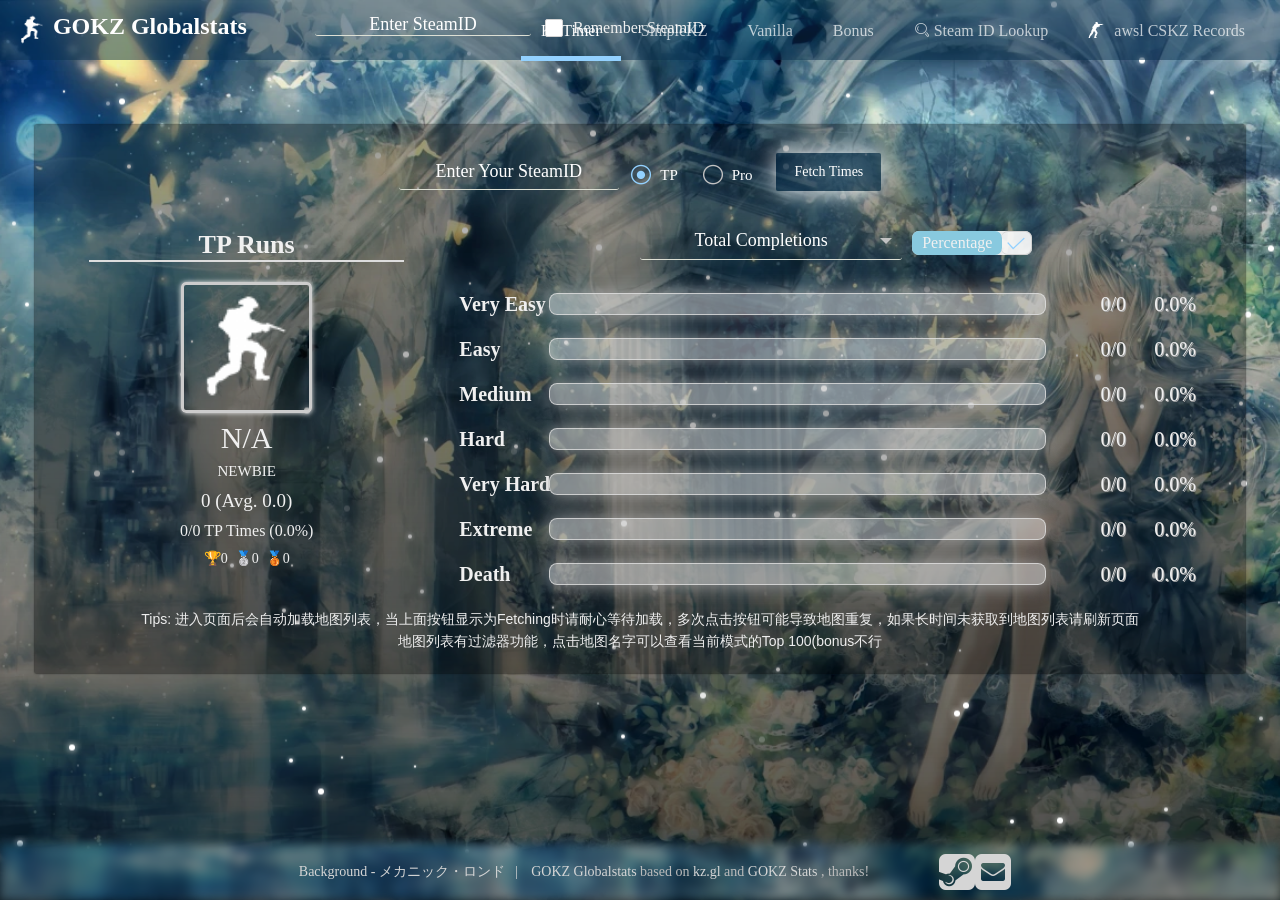
==== commit 72260774: "Update: link to cskz" ====
--- a/index.html
+++ b/index.html
@@ -50,8 +50,14 @@
                         <li id="nav-skz" class="layui-nav-item"><a href="./?mode=skz">SimpleKZ</a></li>
                         <li id="nav-vnl" class="layui-nav-item"><a href="./?mode=vnl">Vanilla</a></li>
                         <li id="nav-bonus" class="layui-nav-item"><a href="./?mode=bonus">Bonus</a></li>
-                        <li class="layui-nav-item">
+                        <li class="layui-nav-item">
                             <a href="https://steamid.io/lookup/" target="_blank" rel="noopener noreferrer"><i class="layui-icon layui-icon-search"></i>&nbsp;Steam ID Lookup</a>
+                        </li>
+                        <li class="layui-nav-item">
+                            <a href="https://cskz.bakar.moe" target="_blank" rel="noopener noreferrer">
+                                <img src="./assets/images/cs16-icon.svg" class="nav-cs16-icon" alt="" aria-hidden="true">
+                                awsl CSKZ Records
+                            </a>
                         </li>
                     </ul>
                 </div>
--- a/assets/css/kz_v2.0.css
+++ b/assets/css/kz_v2.0.css
@@ -214,10 +214,17 @@
     font-size: 16px;
 }
 
-.layui-nav-item,
-.layui-nav-child{
-    font-family: jaldi;
-}
+.layui-nav-item,
+.layui-nav-child{
+    font-family: jaldi;
+}
+
+.nav-cs16-icon{
+    width: 16px;
+    height: 16px;
+    margin-right: 6px;
+    vertical-align: -2px;
+}
 
 .layui-container{
     background: rgba(0,0,0,0.3);
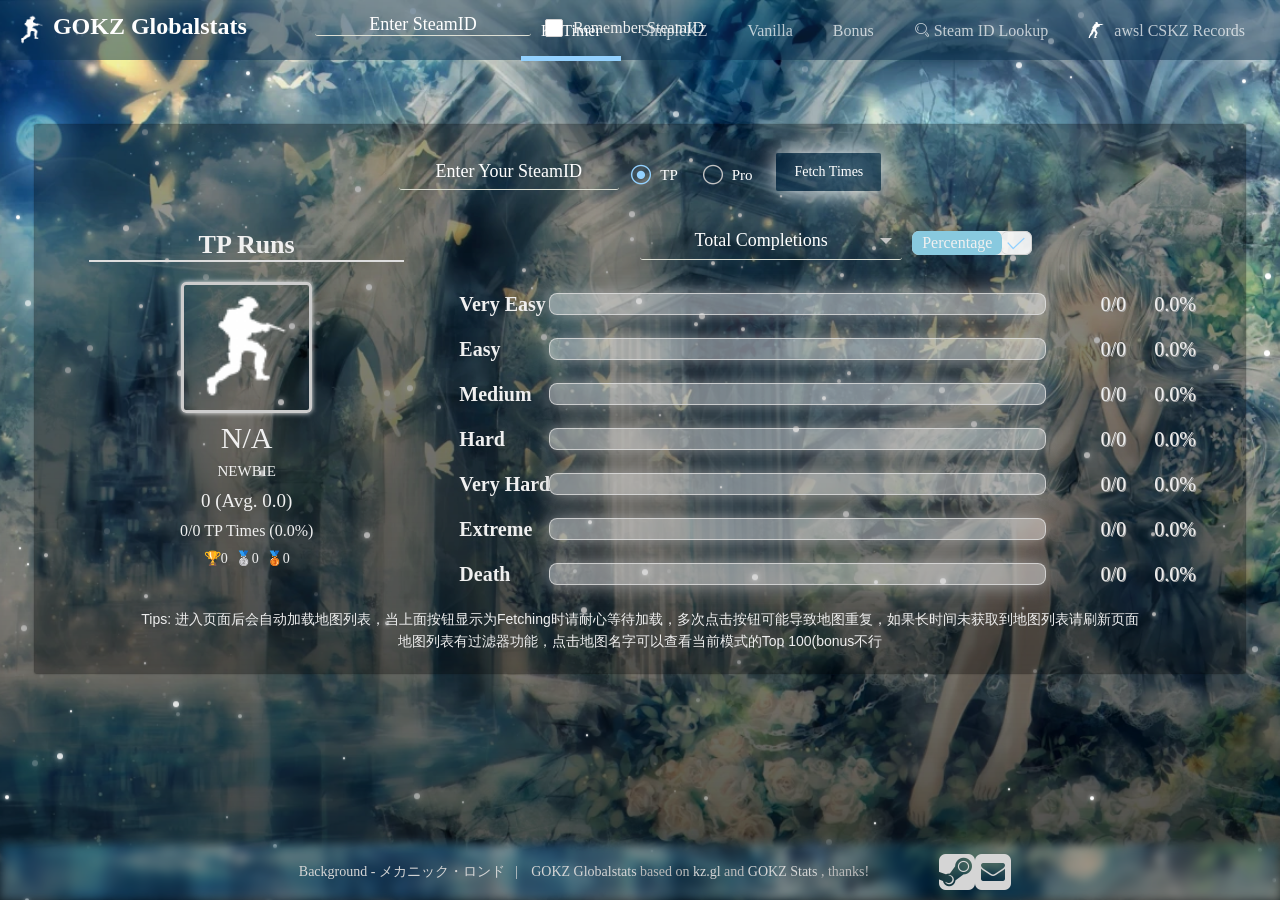
==== commit 29bc94a7: "Update" ====
--- a/index.html
+++ b/index.html
@@ -1,26 +1,26 @@
-<!doctype html>
-<html lang="zh-CN">
-    <head>
-        <meta charset="utf-8">
-        <meta name="viewport" content="width=device-width, initial-scale=1, viewport-fit=cover">
-        <meta name="description" content="GOKZ Globalstats - view global player records, map progression and top rankings.">
-        <title>GOKZ Globalstats</title>
-        <link rel="shortcut icon" href="/favicon.ico">
-        <link rel="preload" href="./assets/images/bg.webp" as="image" fetchpriority="high">
-        <link rel="stylesheet" href="./assets/css/layui.css" />
-        <link rel="stylesheet" href="./assets/css/font-awesome.css">
-        <link rel="stylesheet" href="./assets/css/font_Satisfy.css">
-        <link rel="stylesheet" href="./assets/css/font_Jaldi.css">
-        <link href="./assets/css/font_Montserrat.css" rel="stylesheet">
-        <link href="./assets/css/handsontable.full.min.css" rel="stylesheet">
-        <script src="./assets/js/jquery.min.js"></script>
-        <script src="./assets/js/layui.js"></script>
-        <script src="./assets/js/handsontable.full.min.js"></script>
-        <script src="./assets/js/Chart.min.js"></script>
-        <script src="./assets/js/statutils.js"></script>
-        <script src="./assets/js/bigInteger.js"></script>
-        <script src="./assets/js/kz_v2.4.js"></script>
-        <link rel="stylesheet" href="./assets/css/kz_v2.0.css">
+<!doctype html>
+<html lang="zh-CN">
+    <head>
+        <meta charset="utf-8">
+        <meta name="viewport" content="width=device-width, initial-scale=1, viewport-fit=cover">
+        <meta name="description" content="GOKZ Globalstats - view global player records, map progression and top rankings.">
+        <title>GOKZ Globalstats</title>
+        <link rel="shortcut icon" href="/favicon.ico">
+        <link rel="preload" href="./assets/images/bg.webp" as="image" fetchpriority="high">
+        <link rel="stylesheet" href="./assets/css/layui.css" />
+        <link rel="stylesheet" href="./assets/css/font-awesome.css">
+        <link rel="stylesheet" href="./assets/css/font_Satisfy.css">
+        <link rel="stylesheet" href="./assets/css/font_Jaldi.css">
+        <link href="./assets/css/font_Montserrat.css" rel="stylesheet">
+        <link href="./assets/css/handsontable.full.min.css" rel="stylesheet">
+        <script src="./assets/js/jquery.min.js"></script>
+        <script src="./assets/js/layui.js"></script>
+        <script src="./assets/js/handsontable.full.min.js"></script>
+        <script src="./assets/js/Chart.min.js"></script>
+        <script src="./assets/js/statutils.js"></script>
+        <script src="./assets/js/bigInteger.js"></script>
+        <script src="./assets/js/kz_v2.5.js"></script>
+        <link rel="stylesheet" href="./assets/css/kz_v2.1.css">
         <link rel="stylesheet" href="./assets/css/progressBar_v2.0.css">
     </head>
 
@@ -29,48 +29,48 @@
             <div class="background-img"></div>
             <div class="background"></div>
 
-            <canvas id='star' aria-hidden="true"></canvas>
+            <canvas id='star' aria-hidden="true"></canvas>
 
             <div class="layui-header header layui-bg-tran">
                 <div class="layui-main">
-                    <a class="logo" href="/">
-                        <img src="./assets/images/kzlogo.png" class="header-logo" alt="GOKZ Globalstats Logo" width="34" height="34">
-                        <span class="header-title">GOKZ Globalstats</span>
-                    </a>
-                    <div class="layui-form layui-inline">
-                        <div class="layui-input-inline" style="top: 14px;">
-                            <input type="text" id="steamid-persistent-input" oninput="updateCheckPersistentSteamID()" placeholder="Enter SteamID" autocomplete="off" aria-label="Persistent SteamID input">
-                        </div>
-                        <div class="layui-input-inline">
-                            <input type="checkbox" id="steamid-persistent-checkbox" title="Remember SteamID" lay-skin="primary" lay-filter="steamIDPersistentCheckbox">
-                        </div>
+                    <a class="logo" href="/">
+                        <img src="./assets/images/kzlogo.png" class="header-logo" alt="GOKZ Globalstats Logo" width="34" height="34">
+                        <span class="header-title">GOKZ Globalstats</span>
+                    </a>
+                    <div class="layui-form layui-inline">
+                        <div class="layui-input-inline" style="top: 14px;">
+                            <input type="text" id="steamid-persistent-input" oninput="updateCheckPersistentSteamID()" placeholder="Enter SteamID" autocomplete="off" aria-label="Persistent SteamID input">
+                        </div>
+                        <div class="layui-input-inline">
+                            <input type="checkbox" id="steamid-persistent-checkbox" title="Remember SteamID" lay-skin="primary" lay-filter="steamIDPersistentCheckbox">
+                        </div>
                     </div>
                     <ul class="layui-nav">
                         <li id="nav-kzt" class="layui-nav-item"><a href="./?mode=kzt">KZTimer</a></li>
                         <li id="nav-skz" class="layui-nav-item"><a href="./?mode=skz">SimpleKZ</a></li>
                         <li id="nav-vnl" class="layui-nav-item"><a href="./?mode=vnl">Vanilla</a></li>
                         <li id="nav-bonus" class="layui-nav-item"><a href="./?mode=bonus">Bonus</a></li>
-                        <li class="layui-nav-item">
-                            <a href="https://steamid.io/lookup/" target="_blank" rel="noopener noreferrer"><i class="layui-icon layui-icon-search"></i>&nbsp;Steam ID Lookup</a>
-                        </li>
-                        <li class="layui-nav-item">
-                            <a href="https://cskz.bakar.moe" target="_blank" rel="noopener noreferrer">
-                                <img src="./assets/images/cs16-icon.svg" class="nav-cs16-icon" alt="" aria-hidden="true">
-                                awsl CSKZ Records
-                            </a>
-                        </li>
-                    </ul>
-                </div>
-            </div>
+                        <li class="layui-nav-item">
+                            <a href="https://steamid.io/lookup/" target="_blank" rel="noopener noreferrer"><i class="layui-icon layui-icon-search"></i>&nbsp;Steam ID Lookup</a>
+                        </li>
+                        <li class="layui-nav-item">
+                            <a href="https://cskz.bakar.moe" target="_blank" rel="noopener noreferrer">
+                                <img src="./assets/images/cs16-icon.svg" class="nav-cs16-icon" alt="" aria-hidden="true">
+                                awsl CSKZ Records
+                            </a>
+                        </li>
+                    </ul>
+                </div>
+            </div>
 
             <div class="layui-main">
                 <div class="layui-container">
 
                     <div class="steamid-body">
                         <div class="layui-form layui-inline">
-                            <div class="layui-input-inline">
-                                <input type="text" id="steamIDText" name="steamID" placeholder="Enter Your SteamID" style="height: 36px;" autocomplete="off" aria-label="SteamID input">
-                            </div>
+                            <div class="layui-input-inline">
+                                <input type="text" id="steamIDText" name="steamID" placeholder="Enter Your SteamID" style="height: 36px;" autocomplete="off" aria-label="SteamID input">
+                            </div>
                             &nbsp;
                             <input type="radio" name="isprorun" id="tprun" value="TP" title="TP" checked>
                             <input type="radio" name="isprorun" id="prorun" value="Pro" title="Pro">  
@@ -81,10 +81,10 @@
                     <div class="layui-row" id="playerContainer">
                         <div class="layui-col-xs4" id="playerInfo">
                             <div class="divider" id="runtype-divider">TP Runs</div>
-                            <div id="playerAvatar">
-                                <img src="./assets/images/kzlogo.png" alt="Player Avatar" width="125" height="125">
-                            </div>
-                            <div id="playerName"><a href="" class="link-font" id="playerLink" target="_blank" rel="noopener noreferrer"></a></div>
+                            <div id="playerAvatar">
+                                <img src="./assets/images/kzlogo.png" alt="Player Avatar" width="125" height="125">
+                            </div>
+                            <div id="playerName"><a href="" class="link-font" id="playerLink" target="_blank" rel="noopener noreferrer"></a></div>
                             <div id="playerRank"></div>
                             <div id="playerPoints"></div>
                             <div id="playerTimes"></div>
@@ -113,7 +113,7 @@
 
                             <div class="progressbar-card">
                                 <div class="progressbar-main">
-                                        <div id="progressbar-1" class="progressbar">
+                                        <div id="progressbar-1" class="progressbar">
                                          <div class="progress-label">
                                           Very Easy
                                          </div>
@@ -227,51 +227,51 @@
                                         </div>
                                 </div>
                                 <div class="progressbar-bonus">
-                                        <div id="bonus-progressbar-1" class="progressbar">
+                                        <div id="bonus-progressbar-1" class="progressbar">
                                          <div class="progress-label">
                                           KZTimer
                                          </div>
                                          <div class="before">
-                                          <div class="bar tuse color2" id="bonus-progressColorBar-1" style="width: 0%;">
-                                           <span></span>
-                                          </div>
-                                         </div>
-                                         <div class="progress-count-label" id="bonus-progress-count-label-1">
-                                          0/0
-                                         </div>
-                                         <div class="progress-end-label" id="bonus-progress-end-label-1">
-                                          0.0%
-                                         </div>
-                                        </div>
-                                        <div id="bonus-progressbar-2" class="progressbar">
+                                          <div class="bar tuse color2" id="bonus-progressColorBar-1" style="width: 0%;">
+                                           <span></span>
+                                          </div>
+                                         </div>
+                                         <div class="progress-count-label" id="bonus-progress-count-label-1">
+                                          0/0
+                                         </div>
+                                         <div class="progress-end-label" id="bonus-progress-end-label-1">
+                                          0.0%
+                                         </div>
+                                        </div>
+                                        <div id="bonus-progressbar-2" class="progressbar">
                                          <div class="progress-label">
                                           SimpleKZ
                                          </div>
                                          <div class="before">
-                                          <div class="bar tuse color3" id="bonus-progressColorBar-2" style="width: 0%;">
-                                           <span></span>
-                                          </div>
-                                         </div>
-                                         <div class="progress-count-label" id="bonus-progress-count-label-2">
-                                          0/0
-                                         </div>
-                                         <div class="progress-end-label" id="bonus-progress-end-label-2">
-                                          0.0%
-                                         </div>
-                                        </div>
-                                        <div id="bonus-progressbar-3" class="progressbar">
+                                          <div class="bar tuse color3" id="bonus-progressColorBar-2" style="width: 0%;">
+                                           <span></span>
+                                          </div>
+                                         </div>
+                                         <div class="progress-count-label" id="bonus-progress-count-label-2">
+                                          0/0
+                                         </div>
+                                         <div class="progress-end-label" id="bonus-progress-end-label-2">
+                                          0.0%
+                                         </div>
+                                        </div>
+                                        <div id="bonus-progressbar-3" class="progressbar">
                                          <div class="progress-label">
                                           Vanilla
                                          </div>
                                          <div class="before">
-                                          <div class="bar tuse color4" id="bonus-progressColorBar-3" style="width: 0%;">
-                                           <span></span>
-                                          </div>
-                                         </div>
-                                         <div class="progress-count-label" id="bonus-progress-count-label-3">
-                                          0/0
-                                         </div>
-                                         <div class="progress-end-label" id="bonus-progress-end-label-3">
+                                          <div class="bar tuse color4" id="bonus-progressColorBar-3" style="width: 0%;">
+                                           <span></span>
+                                          </div>
+                                         </div>
+                                         <div class="progress-count-label" id="bonus-progress-count-label-3">
+                                          0/0
+                                         </div>
+                                         <div class="progress-end-label" id="bonus-progress-end-label-3">
                                           0.0%
                                          </div>
                                         </div>
@@ -305,9 +305,9 @@
                                         <span style="display: inline-block; width: 75px;">TP WR</span>
                                         <span id="tp-wrtime" style="color: limegreen;">N/A</span>
                                     </div>
-                                    <div id="mapImage">
-                                        <img src="" alt="Map preview image" loading="lazy" decoding="async">
-                                    </div>
+                                    <div id="mapImage">
+                                        <img src="" alt="Map preview image" loading="lazy" decoding="async">
+                                    </div>
                                     <div class="layui-row layui-form">
                                         <div class="layui-col-xs6 layui-col-xs-offset3" id="chartTypeChooser">
                                             <select id="chartType" lay-filter="chartChange">
@@ -351,33 +351,33 @@
         <div class="footer">
             <div class="blur"></div>
             <div class="footer-linklist">
-                <a href="https://www.pixiv.net/artworks/35231457" class="link-font" target="_blank" rel="noopener noreferrer">Background - メカニック・ロンド</a><span class="seperator">|</span>
-                <a href="./" class="link-font">GOKZ Globalstats</a>
-                 based on 
-                <a href="https://kz.gl" class="link-font" target="_blank" rel="noopener noreferrer">kz.gl</a>
-                 and 
-                <a href="https://gokzstats.com" class="link-font" target="_blank" rel="noopener noreferrer">GOKZ Stats</a>
-                 , thanks!
-            </div>
-            <div class="footer-icon">
-                <a href="https://steamcommunity.com/id/2rrrr" target="_blank" rel="noopener noreferrer"><i id="social-steam" class="fa fa-steam-square fa-3x social"></i></a>
-                <a href="mailto:2rrr@bakar.moe" target="_blank" rel="noopener noreferrer"><i id="social-em" class="fa fa-envelope-square fa-3x social"></i></a>
-            </div>
-        </div>
-    </body>
-    <script src='./assets/js/canvasstar.js'></script>
-    <script>
-        (function () {
-            var prefersReducedMotion = window.matchMedia && window.matchMedia('(prefers-reduced-motion: reduce)').matches;
-            if (prefersReducedMotion) {
-                var starCanvas = document.getElementById("star");
-                if (starCanvas) {
-                    starCanvas.style.display = "none";
-                }
-                return;
-            }
-            var canvasStar = new CanvasStar();
-            canvasStar.init();
-        })();
-    </script>
-</html>
+                <a href="https://www.pixiv.net/artworks/35231457" class="link-font" target="_blank" rel="noopener noreferrer">Background - メカニック・ロンド</a><span class="seperator">|</span>
+                <a href="./" class="link-font">GOKZ Globalstats</a>
+                 based on 
+                <a href="https://kz.gl" class="link-font" target="_blank" rel="noopener noreferrer">kz.gl</a>
+                 and 
+                <a href="https://gokzstats.com" class="link-font" target="_blank" rel="noopener noreferrer">GOKZ Stats</a>
+                 , thanks!
+            </div>
+            <div class="footer-icon">
+                <a href="https://steamcommunity.com/id/2rrrr" target="_blank" rel="noopener noreferrer"><i id="social-steam" class="fa fa-steam-square fa-3x social"></i></a>
+                <a href="mailto:2rrr@bakar.moe" target="_blank" rel="noopener noreferrer"><i id="social-em" class="fa fa-envelope-square fa-3x social"></i></a>
+            </div>
+        </div>
+    </body>
+    <script src='./assets/js/canvasstar.js'></script>
+    <script>
+        (function () {
+            var prefersReducedMotion = window.matchMedia && window.matchMedia('(prefers-reduced-motion: reduce)').matches;
+            if (prefersReducedMotion) {
+                var starCanvas = document.getElementById("star");
+                if (starCanvas) {
+                    starCanvas.style.display = "none";
+                }
+                return;
+            }
+            var canvasStar = new CanvasStar();
+            canvasStar.init();
+        })();
+    </script>
+</html>
--- a/assets/css/kz_v2.1.css
+++ b/assets/css/kz_v2.1.css
@@ -0,0 +1,691 @@
+body{
+    overflow-x: hidden;
+    overflow-y: auto;
+    min-width: 320px;
+}
+
+ /*滚动条整体样式*/
+ ::-webkit-scrollbar {
+    width: 10px;
+    height: 1px;
+}
+/*滚动条滑块*/
+::-webkit-scrollbar-thumb {
+    border-radius: 10px;
+    -webkit-box-shadow: inset 0 0 5px rgba(255,255,255,0.8);
+    background: rgb(128, 128, 128);
+}
+/*滚动条轨道*/
+::-webkit-scrollbar-track {
+    -webkit-box-shadow: inset 0 0 1px rgba(255,255,255,0.8);
+    border-radius: 10px;
+    background: #ccc;
+}
+
+#star{
+    position: fixed;
+}
+
+input[type=text]{
+    background: transparent;
+    border: none;
+    border-bottom: 1px #dddfd4 solid;
+    border-radius: 3px;
+    color: #fff;
+    margin: 8px 0px;
+    outline: none;
+    text-align: center;
+    font-family: jaldi;
+    font-size: 18px;
+    transition: .3s;
+}
+
+.layui-bg-tran{
+    background-color: rgba(10, 48, 77, 0.507)!important;
+}
+
+.background-img {
+	background: url(/assets/images/bg.webp) no-repeat;
+	background-size: cover;
+	position: fixed;
+	top: 0;
+	left: 0;
+	height: 100%;
+	width: 100%;
+	z-index: -10;
+	background-position: center 0;
+	background-repeat: no-repeat;
+	background-size: cover;
+	-webkit-background-size: cover;
+	-o-background-size: cover;
+	zoom: 1;
+}
+
+.background {
+	position: fixed;
+	top: 0;
+	left: 0;
+	right: 0;
+	bottom: 0;
+	overflow: hidden;
+	background: linear-gradient(to bottom, rgba(0,0,0,0), rgba(0,0,0,0.8));
+    z-index: 0;
+    opacity: 0.9;
+}
+
+.logo{
+    position: absolute;
+    top: 13px;
+}
+
+.header-logo{
+    max-height: 34px;
+}
+
+.header-title{
+    color: #fff;
+    font-family: satisfy,cursive;
+    font-weight: 700;
+    font-size: 24px;
+}
+
+.header .layui-form{
+    left: 300px;
+}
+
+.header .layui-form-checkbox[lay-skin=primary]{
+    height: 0!important;
+}
+
+.header .layui-form-checked span,
+.header .layui-form-checked:hover span{
+    background: transparent;
+}
+
+.header .layui-form-checkbox[lay-skin=primary] span{
+    color: #f0f0f0;
+}
+
+.layui-form-checked[lay-skin=primary] i {
+    border-color: #93d1ff!important;
+    background-color: #93d1ff;
+    color: #fff;
+}
+
+.layui-form-checkbox[lay-skin=primary]:hover i{
+    border-color: #93d1ff;
+}
+
+.header input{
+    margin: 0 auto;
+}
+
+.header input:focus{
+    background: rgba(255,255,255,0.075);
+    border-bottom: 1px #93d1ff solid;
+    box-shadow: inset 0 0 5px rgba(255,255,255,0.5);
+    transition: .25s;
+}
+
+.header .layui-nav{
+    position: absolute;
+    right: 0;
+    top: 0;
+    padding: 0;
+    background: none;
+}
+
+.footer{
+    position: relative;
+    margin-top: -56px;
+    bottom: 0;
+    height: 56px;
+    width: 100%;
+    display: flex;
+    align-items: center;
+    justify-content: center;
+}
+
+.footer .footer-linklist{
+    margin: 0 50px;
+    z-index: 1;
+    color: #bbb;
+    font-family: jaldi;
+}
+
+.footer .footer-icon{
+    margin: 0 20px;
+    z-index: 1;
+    display: flex;
+    align-items: center;
+    justify-content: center;
+}
+
+.footer .link-font{
+    color: #d5d5d5;
+}
+
+.footer .link-font:hover{
+    color: #ffffff;
+}
+
+.footer .seperator{
+    margin: 0 10px;
+    color: #d5d5d5;
+}
+
+.footer i{
+    color: #d5d5d5;
+    transform: scale(1);
+    -moz-transform: scale(1);
+    -o-transform: scale(1);
+    transition: 0.5s;
+}
+
+.footer i:hover{
+    color: #ffffff;
+    transform: scale(0.8);
+    -moz-transform: scale(0.8);
+    -o-transform: scale(0.8);
+}
+
+.footer .blur{
+    position: absolute;
+    width: 100%;
+    height: 100%;
+    filter: blur(5px) brightness(0.65);
+    background: url(/assets/images/bg.webp) no-repeat;
+    background-attachment: fixed;
+    background-size: cover;
+    z-index: 0;
+}
+
+.layui-main{
+    padding-bottom: 50px;
+}
+
+.layui-bg-tran .layui-nav-bar, 
+.layui-bg-tran .layui-nav-itemed:after, 
+.layui-bg-tran .layui-this:after {
+    background-color: #93D1FF;
+}
+
+.layui-nav *{
+    font-size: 16px;
+}
+
+.layui-nav-item,
+.layui-nav-child{
+    font-family: jaldi;
+}
+
+.nav-cs16-icon{
+    width: 16px;
+    height: 16px;
+    margin-right: 6px;
+    vertical-align: -2px;
+}
+
+.layui-container{
+    background: rgba(0,0,0,0.3);
+    box-shadow: 0 0 2px;
+    margin-top: 65px;
+    padding: 20px 15px;
+    width: calc(100% - 24px);
+    max-width: 1210px;
+}
+
+.steamid-body{
+    text-align: center;
+    vertical-align: middle;
+}
+
+#steamButton{
+    box-shadow: 0 0 25px;
+    text-shadow: 0 0 20px;
+}
+
+.link-font{
+    color: #f0f0f0;
+    font-family: jaldi;
+    transition: .4s;
+    display: inline-block;
+}
+
+.link-font:hover{
+    color: #93d1ff;
+    transition: ease-in-out .4s;
+}
+
+.steamid-body input:focus{
+    background: rgba(255,255,255,0.075);
+    border-bottom: 1px #93d1ff solid;
+    box-shadow: inset 0 0 5px rgba(255,255,255,0.5);
+    transition: .25s;
+}
+
+.steamid-body input[type=text]{
+    min-width: 220px;
+}
+
+input::-webkit-input-placeholder { /* WebKit browsers 适配谷歌 */
+    color: #fff;
+}
+
+.layui-form-radio > i:hover, .layui-form-radioed > i {
+    color: #93d1ff;
+}
+
+.layui-form-radio > div {
+    font-family: jaldi;
+    font-size: 15px;
+    color: #fff;
+}
+
+.layui-btn {
+    font-family: jaldi;
+}
+
+#playerInfo{
+    margin: 17px 0;
+}
+
+#playerInfo div{
+    text-align: center;
+    font-family: Montserrat;
+    color: #f0f0f0;
+    font-size: 14px;
+    padding: 5px 0px 5px 0px;
+}
+
+#playerInfo .divider{
+    font-size: 26px;
+    font-family: jaldi;
+    font-weight: 700;
+    border-bottom: 2px solid #ddd;
+    margin: 0 auto;
+    margin-top: 15px;
+    margin-bottom: 15px;
+    width: 80%;
+    padding: 0;
+}
+
+#playerInfo #playerLink{
+    font-size: 30px;
+    line-height: 30px;
+}
+
+#playerInfo #playerPoints{
+    font-size: 19px;
+}
+
+#playerInfo #playerTimes{
+    font-size: 16px;
+}
+
+#playerInfo #playerRank{
+    font-size: 15px;
+}
+
+#playerInfo #playerAvatar img {
+    width: 125px;
+    height: 125px;
+    cursor: default;
+    border-radius: 5px;
+    border: 3px solid #ccc;
+    box-shadow: 0 0 5px;
+}
+
+#playerProgress div{
+    text-align: center;
+}
+
+#progressTypeChooser{
+    margin-top: 16px;
+}
+
+.layui-form-checkbox{
+    height: 24px;
+    line-height: 24px;
+    background-color: rgba(255,255,255,0.9);
+    left: 10px;
+    top: 17px;
+    font-family: jaldi;
+    border-radius: 7px;
+    transition: .3s linear;
+}
+
+.layui-form-checkbox span{
+    border-radius: 7px;
+    font-size: 16px;
+    color: #f0f0f0;
+}
+
+.layui-form-checkbox i{
+    border-radius: 7px;
+}
+
+.layui-form-checked,
+.layui-form-checked:hover {
+    border-color: #93d1ff;
+    color: rgb(136, 201, 223);
+}
+
+.layui-form-checked span,
+.layui-form-checked:hover span {
+    background-color: rgb(136, 201, 223);
+}
+
+.layui-form-checked i,
+.layui-form-checked:hover i {
+    color: #93d1ff;
+}
+
+.layui-form-checkbox i{
+    height: 22px;
+}
+
+.Tips{
+    text-align: center;
+}
+.Tip{
+    color: #eee;
+    padding: 2px 0;
+}
+
+.table-link{
+    cursor: pointer;
+    transition: .3s;
+    color: #f0f0f0;
+}
+
+.table-link:not(.tier-rank):hover{
+    color: #93d1ff;
+}
+
+.handsontable .tier-rank{
+    display: inline-block;
+}
+
+.handsontable .pts-rank{
+    display: inline-block;
+}
+
+.handsontable .pts-rank.pts-silver-glow{
+    color: #ffffff;
+    text-shadow: -1px 0 #c0c0c0, 0 1px #c0c0c0, 1px 0 #c0c0c0, 0 -1px #c0c0c0, 0 0 10px #c0c0c0;
+}
+
+.handsontable .pts-rank.pts-bronze-glow{
+    color: #ffffff;
+    text-shadow: -1px 0 #cd7f32, 0 1px #cd7f32, 1px 0 #cd7f32, 0 -1px #cd7f32, 0 0 10px #cd7f32;
+}
+
+.handsontable .tier-rank.st0,
+.handsontable .tier-rank.st1,
+.handsontable .tier-rank.st2,
+.handsontable .tier-rank.st4,
+.handsontable .tier-rank.st5,
+.handsontable .tier-rank.st9,
+.handsontable .tier-rank.st11{
+    color: #ffffff;
+    text-shadow: -1px 0 var(--tier-glow), 0 1px var(--tier-glow), 1px 0 var(--tier-glow), 0 -1px var(--tier-glow), 0 0 10px var(--tier-glow);
+}
+
+.handsontable .tier-rank.st12{
+    background: linear-gradient(to left, red, violet, indigo, blue, green, yellow, orange, red, violet);
+    -webkit-background-clip: text;
+    background-clip: text;
+    color: transparent;
+    animation: rainbow_animation 3s ease-in-out infinite;
+    background-size: 800% 100%;
+    text-shadow: -1px 0 rgba(191, 191, 191, 0.2), 0 1px rgba(191, 191, 191, 0.2), 1px 0 rgba(191, 191, 191, 0.2), 0 -1px rgba(191, 191, 191, 0.2), 0 0 10px rgba(191, 191, 191, 0.2);
+}
+
+.handsontable .tier-rank.st0{
+    --tier-glow: #98dd58;
+}
+
+.handsontable .tier-rank.st1{
+    --tier-glow: green;
+}
+
+.handsontable .tier-rank.st2{
+    --tier-glow: #186de2;
+}
+
+.handsontable .tier-rank.st5{
+    --tier-glow: orange;
+}
+
+.handsontable .tier-rank.st4{
+    --tier-glow: #e81957;
+}
+
+.handsontable .tier-rank.st9{
+    --tier-glow: #9f35ff;
+}
+
+.handsontable .tier-rank.st11{
+    --tier-glow: black;
+}
+
+@keyframes rainbow_animation {
+    0%, 100% {
+        background-position: 0 0;
+    }
+    50% {
+        background-position: 50% 0;
+    }
+}
+
+.handsontable{
+    margin: auto;
+}
+
+#sheetContainer,
+.table-container{
+    overflow-x: auto;
+}
+
+.handsontable .wtHider{
+    margin: 0 auto;
+}
+
+.handsontable td,
+.handsontable th{
+    color: #f0f0f0;
+    text-align: center;
+    font-family: jaldi;
+    font-size: 16px;
+    border-right: none;
+}
+
+.handsontable .htDimmed {
+    color: #f0f0f0;
+}
+
+.handsontable td{
+    background: transparent;
+    vertical-align: middle;
+}
+
+.handsontable th{
+    background: transparent;
+    font-size: 18px;
+    font-weight: 700;
+}
+
+.handsontable tr{
+    background: transparent;
+}
+
+.handsontable .blur{
+    position: absolute;
+    width: calc(100% - 5.5px);
+    height: 100%;
+    left: 2.5px;
+    top: -4px;
+    filter: blur(3px) brightness(0.65);
+    background: url(/assets/images/bg.webp) no-repeat;
+    background-attachment: fixed;
+    background-size: contain;
+}
+
+.ht_master tr:nth-of-type(even)>td {
+    background-color: rgba(0, 0, 0, 0.15);
+}
+
+.handsontable input{
+    background: transparent;
+    border: none;
+    border-bottom: 1px #dddfd4 solid;
+    border-radius: 3px;
+    color: #fff;
+    outline: none;
+    text-align: center;
+    font-family: jaldi;
+    font-size: 16px;
+    transition: .3s;
+    height: 22px;
+    margin-bottom: 5px;
+    width: 80%;
+}
+
+.handsontable input:focus{
+    background: rgba(255,255,255,0.075);
+    border-bottom: 1px #93d1ff solid;
+    box-shadow: inset 0 0 5px rgba(255,255,255,0.5);
+    transition: .3s;
+}
+
+.handsontable td:first-of-type{
+    border-left: none;
+}
+
+.handsontable th:first-child{
+    border-left: none;
+}
+
+.handsontable th:last-child{
+    border-right: none;
+}
+
+.handsontable tbody th.ht__active_highlight,
+.handsontable thead th.ht__active_highlight,
+.handsontable tbody th.ht__highlight,
+.handsontable thead th.ht__highlight{
+    background-color: #93d0ff25;
+}
+
+#mapInfoContainer{
+    margin-top: 10px;
+    display: none;
+}
+
+.mapNameAndImage{
+    text-align: center;
+    padding: 35px 0;
+}
+
+.mapNameAndImage #mapName{
+    font-family: jaldi;
+    color: #f0f0f0;
+    font-size: 25px;
+    padding: 6px 0;
+}
+
+.mapNameAndImage #mapTier,
+.mapNameAndImage #mapMode{
+    font-family: Montserrat;
+    color: #f0f0f0;
+    font-size: 15px;
+    padding-bottom: 5px;
+}
+
+.mapNameAndImage #pro-wr,
+.mapNameAndImage #tp-wr{
+    font-family: Montserrat;
+    color: #f0f0f0;
+    font-size: 18px;
+    padding: 5px 0;
+}
+
+.mapNameAndImage #mapImage{
+    padding: 5px 0;
+}
+
+.mapNameAndImage #mapImage img{
+    width: 85%;
+    border: 2px solid #ccc;
+    box-shadow: 0 0 10px #fff;
+    border-radius: 4px;
+}
+
+.chartContainer{
+    height: 427px;
+    position: relative;
+}
+
+.table-title{
+    display: flex;
+    justify-content: center;
+    height: 60px;
+    align-items: center;
+    font-family: Montserrat;
+    color: #f0f0f0;
+    font-size: 22px;
+}
+
+@media (max-width: 1024px){
+    .logo{
+        position: static;
+    }
+
+    .header .layui-form{
+        left: auto;
+    }
+
+    .header .layui-nav{
+        position: static;
+        right: auto;
+        top: auto;
+    }
+
+    #playerContainer > [class*='layui-col-'],
+    #mapInfoContainer .layui-row > [class*='layui-col-']{
+        width: 100%;
+    }
+
+    .chartContainer{
+        margin-top: 16px;
+        height: 360px;
+    }
+
+    .mapNameAndImage{
+        padding: 18px 0;
+    }
+
+    .footer{
+        height: auto;
+        min-height: 56px;
+        flex-direction: column;
+        padding: 8px 0;
+    }
+
+    .footer .footer-linklist{
+        margin: 0 20px;
+        text-align: center;
+    }
+}
+
+@media (prefers-reduced-motion: reduce){
+    *,
+    *::before,
+    *::after{
+        animation-duration: 0.01ms !important;
+        animation-iteration-count: 1 !important;
+        transition-duration: 0.01ms !important;
+        scroll-behavior: auto !important;
+    }
+}
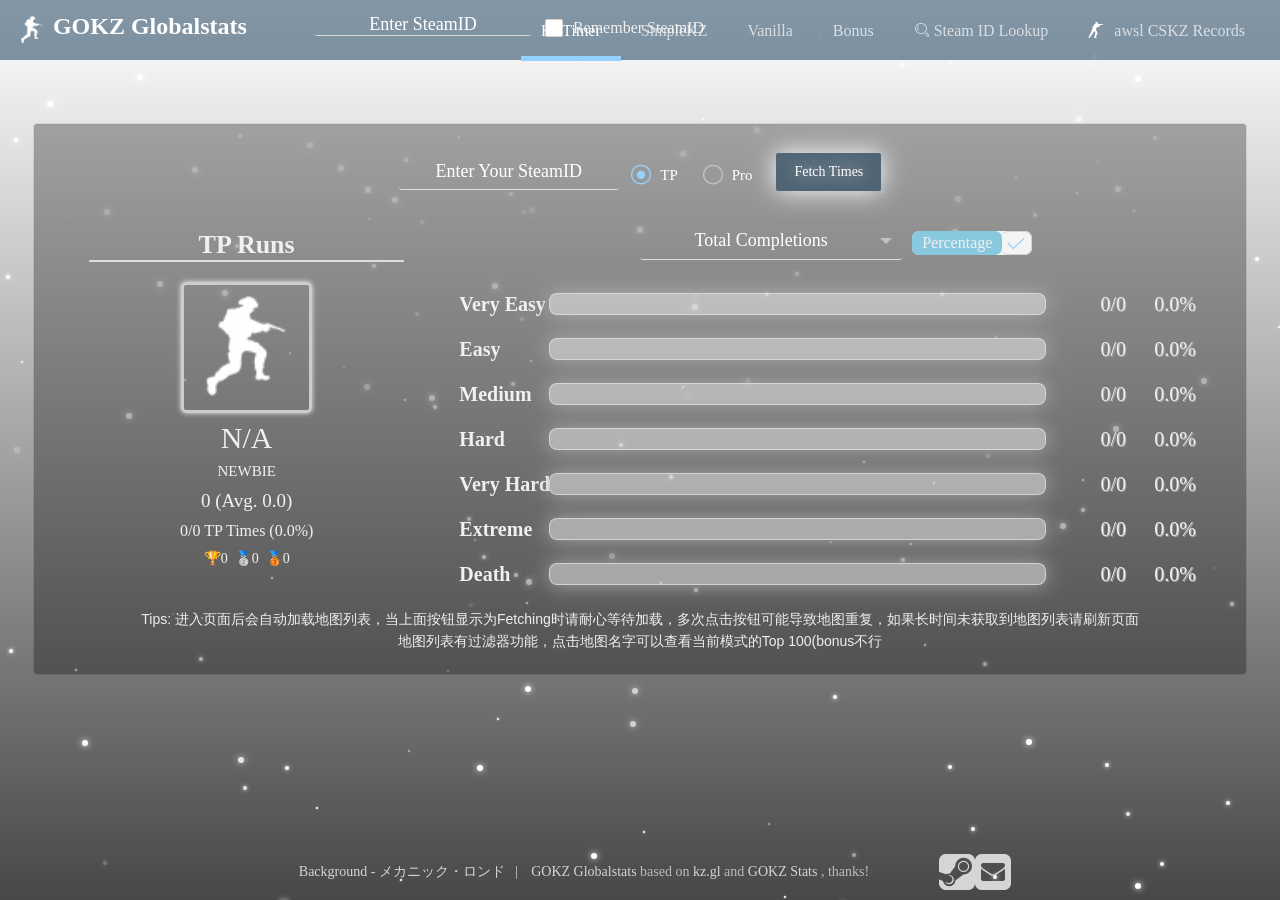
==== commit 53f29ac3: "update bg path" ====
--- a/index.html
+++ b/index.html
@@ -6,7 +6,7 @@
         <meta name="description" content="GOKZ Globalstats - view global player records, map progression and top rankings.">
         <title>GOKZ Globalstats</title>
         <link rel="shortcut icon" href="/favicon.ico">
-        <link rel="preload" href="./assets/images/bg.webp" as="image" fetchpriority="high">
+        <link rel="preload" href="https://cors.bakar.moe/i.bakar.moe/assets/bg/kzsitebg.webp" as="image" fetchpriority="high">
         <link rel="stylesheet" href="./assets/css/layui.css" />
         <link rel="stylesheet" href="./assets/css/font-awesome.css">
         <link rel="stylesheet" href="./assets/css/font_Satisfy.css">
--- a/assets/css/kz_v2.1.css
+++ b/assets/css/kz_v2.1.css
@@ -1,8 +1,8 @@
-body{
-    overflow-x: hidden;
-    overflow-y: auto;
-    min-width: 320px;
-}
+body{
+    overflow-x: hidden;
+    overflow-y: auto;
+    min-width: 320px;
+}
 
  /*滚动条整体样式*/
  ::-webkit-scrollbar {
@@ -44,15 +44,15 @@
     background-color: rgba(10, 48, 77, 0.507)!important;
 }
 
-.background-img {
-	background: url(/assets/images/bg.webp) no-repeat;
-	background-size: cover;
+.background-img {
+	background: url(https://cors.bakar.moe/i.bakar.moe/assets/bg/kzsitebg.webp) no-repeat;
+	background-size: cover;
 	position: fixed;
 	top: 0;
 	left: 0;
-	height: 100%;
-	width: 100%;
-	z-index: -10;
+	height: 100%;
+	width: 100%;
+	z-index: -10;
 	background-position: center 0;
 	background-repeat: no-repeat;
 	background-size: cover;
@@ -194,7 +194,7 @@
     width: 100%;
     height: 100%;
     filter: blur(5px) brightness(0.65);
-    background: url(/assets/images/bg.webp) no-repeat;
+    background: url(https://cors.bakar.moe/i.bakar.moe/assets/bg/kzsitebg.webp) no-repeat;
     background-attachment: fixed;
     background-size: cover;
     z-index: 0;
@@ -214,26 +214,26 @@
     font-size: 16px;
 }
 
-.layui-nav-item,
-.layui-nav-child{
-    font-family: jaldi;
-}
-
-.nav-cs16-icon{
-    width: 16px;
-    height: 16px;
-    margin-right: 6px;
-    vertical-align: -2px;
-}
-
-.layui-container{
-    background: rgba(0,0,0,0.3);
-    box-shadow: 0 0 2px;
-    margin-top: 65px;
-    padding: 20px 15px;
-    width: calc(100% - 24px);
-    max-width: 1210px;
-}
+.layui-nav-item,
+.layui-nav-child{
+    font-family: jaldi;
+}
+
+.nav-cs16-icon{
+    width: 16px;
+    height: 16px;
+    margin-right: 6px;
+    vertical-align: -2px;
+}
+
+.layui-container{
+    background: rgba(0,0,0,0.3);
+    box-shadow: 0 0 2px;
+    margin-top: 65px;
+    padding: 20px 15px;
+    width: calc(100% - 24px);
+    max-width: 1210px;
+}
 
 .steamid-body{
     text-align: center;
@@ -399,94 +399,94 @@
     color: #f0f0f0;
 }
 
-.table-link:not(.tier-rank):hover{
-    color: #93d1ff;
-}
-
-.handsontable .tier-rank{
-    display: inline-block;
-}
-
-.handsontable .pts-rank{
-    display: inline-block;
-}
-
-.handsontable .pts-rank.pts-silver-glow{
-    color: #ffffff;
-    text-shadow: -1px 0 #c0c0c0, 0 1px #c0c0c0, 1px 0 #c0c0c0, 0 -1px #c0c0c0, 0 0 10px #c0c0c0;
-}
-
-.handsontable .pts-rank.pts-bronze-glow{
-    color: #ffffff;
-    text-shadow: -1px 0 #cd7f32, 0 1px #cd7f32, 1px 0 #cd7f32, 0 -1px #cd7f32, 0 0 10px #cd7f32;
-}
-
-.handsontable .tier-rank.st0,
-.handsontable .tier-rank.st1,
-.handsontable .tier-rank.st2,
-.handsontable .tier-rank.st4,
-.handsontable .tier-rank.st5,
-.handsontable .tier-rank.st9,
-.handsontable .tier-rank.st11{
-    color: #ffffff;
-    text-shadow: -1px 0 var(--tier-glow), 0 1px var(--tier-glow), 1px 0 var(--tier-glow), 0 -1px var(--tier-glow), 0 0 10px var(--tier-glow);
-}
-
-.handsontable .tier-rank.st12{
-    background: linear-gradient(to left, red, violet, indigo, blue, green, yellow, orange, red, violet);
-    -webkit-background-clip: text;
-    background-clip: text;
-    color: transparent;
-    animation: rainbow_animation 3s ease-in-out infinite;
-    background-size: 800% 100%;
-    text-shadow: -1px 0 rgba(191, 191, 191, 0.2), 0 1px rgba(191, 191, 191, 0.2), 1px 0 rgba(191, 191, 191, 0.2), 0 -1px rgba(191, 191, 191, 0.2), 0 0 10px rgba(191, 191, 191, 0.2);
-}
-
-.handsontable .tier-rank.st0{
-    --tier-glow: #98dd58;
-}
-
-.handsontable .tier-rank.st1{
-    --tier-glow: green;
-}
-
-.handsontable .tier-rank.st2{
-    --tier-glow: #186de2;
-}
-
-.handsontable .tier-rank.st5{
-    --tier-glow: orange;
-}
-
-.handsontable .tier-rank.st4{
-    --tier-glow: #e81957;
-}
-
-.handsontable .tier-rank.st9{
-    --tier-glow: #9f35ff;
-}
-
-.handsontable .tier-rank.st11{
-    --tier-glow: black;
-}
-
-@keyframes rainbow_animation {
-    0%, 100% {
-        background-position: 0 0;
-    }
-    50% {
-        background-position: 50% 0;
-    }
-}
-
-.handsontable{
-    margin: auto;
-}
-
-#sheetContainer,
-.table-container{
-    overflow-x: auto;
-}
+.table-link:not(.tier-rank):hover{
+    color: #93d1ff;
+}
+
+.handsontable .tier-rank{
+    display: inline-block;
+}
+
+.handsontable .pts-rank{
+    display: inline-block;
+}
+
+.handsontable .pts-rank.pts-silver-glow{
+    color: #ffffff;
+    text-shadow: -1px 0 #c0c0c0, 0 1px #c0c0c0, 1px 0 #c0c0c0, 0 -1px #c0c0c0, 0 0 10px #c0c0c0;
+}
+
+.handsontable .pts-rank.pts-bronze-glow{
+    color: #ffffff;
+    text-shadow: -1px 0 #cd7f32, 0 1px #cd7f32, 1px 0 #cd7f32, 0 -1px #cd7f32, 0 0 10px #cd7f32;
+}
+
+.handsontable .tier-rank.st0,
+.handsontable .tier-rank.st1,
+.handsontable .tier-rank.st2,
+.handsontable .tier-rank.st4,
+.handsontable .tier-rank.st5,
+.handsontable .tier-rank.st9,
+.handsontable .tier-rank.st11{
+    color: #ffffff;
+    text-shadow: -1px 0 var(--tier-glow), 0 1px var(--tier-glow), 1px 0 var(--tier-glow), 0 -1px var(--tier-glow), 0 0 10px var(--tier-glow);
+}
+
+.handsontable .tier-rank.st12{
+    background: linear-gradient(to left, red, violet, indigo, blue, green, yellow, orange, red, violet);
+    -webkit-background-clip: text;
+    background-clip: text;
+    color: transparent;
+    animation: rainbow_animation 3s ease-in-out infinite;
+    background-size: 800% 100%;
+    text-shadow: -1px 0 rgba(191, 191, 191, 0.2), 0 1px rgba(191, 191, 191, 0.2), 1px 0 rgba(191, 191, 191, 0.2), 0 -1px rgba(191, 191, 191, 0.2), 0 0 10px rgba(191, 191, 191, 0.2);
+}
+
+.handsontable .tier-rank.st0{
+    --tier-glow: #98dd58;
+}
+
+.handsontable .tier-rank.st1{
+    --tier-glow: green;
+}
+
+.handsontable .tier-rank.st2{
+    --tier-glow: #186de2;
+}
+
+.handsontable .tier-rank.st5{
+    --tier-glow: orange;
+}
+
+.handsontable .tier-rank.st4{
+    --tier-glow: #e81957;
+}
+
+.handsontable .tier-rank.st9{
+    --tier-glow: #9f35ff;
+}
+
+.handsontable .tier-rank.st11{
+    --tier-glow: black;
+}
+
+@keyframes rainbow_animation {
+    0%, 100% {
+        background-position: 0 0;
+    }
+    50% {
+        background-position: 50% 0;
+    }
+}
+
+.handsontable{
+    margin: auto;
+}
+
+#sheetContainer,
+.table-container{
+    overflow-x: auto;
+}
 
 .handsontable .wtHider{
     margin: 0 auto;
@@ -527,7 +527,7 @@
     left: 2.5px;
     top: -4px;
     filter: blur(3px) brightness(0.65);
-    background: url(/assets/images/bg.webp) no-repeat;
+    background: url(https://cors.bakar.moe/i.bakar.moe/assets/bg/kzsitebg.webp) no-repeat;
     background-attachment: fixed;
     background-size: contain;
 }
@@ -627,65 +627,65 @@
     position: relative;
 }
 
-.table-title{
-    display: flex;
-    justify-content: center;
-    height: 60px;
-    align-items: center;
-    font-family: Montserrat;
-    color: #f0f0f0;
-    font-size: 22px;
-}
-
-@media (max-width: 1024px){
-    .logo{
-        position: static;
-    }
-
-    .header .layui-form{
-        left: auto;
-    }
-
-    .header .layui-nav{
-        position: static;
-        right: auto;
-        top: auto;
-    }
-
-    #playerContainer > [class*='layui-col-'],
-    #mapInfoContainer .layui-row > [class*='layui-col-']{
-        width: 100%;
-    }
-
-    .chartContainer{
-        margin-top: 16px;
-        height: 360px;
-    }
-
-    .mapNameAndImage{
-        padding: 18px 0;
-    }
-
-    .footer{
-        height: auto;
-        min-height: 56px;
-        flex-direction: column;
-        padding: 8px 0;
-    }
-
-    .footer .footer-linklist{
-        margin: 0 20px;
-        text-align: center;
-    }
-}
-
-@media (prefers-reduced-motion: reduce){
-    *,
-    *::before,
-    *::after{
-        animation-duration: 0.01ms !important;
-        animation-iteration-count: 1 !important;
-        transition-duration: 0.01ms !important;
-        scroll-behavior: auto !important;
-    }
-}
+.table-title{
+    display: flex;
+    justify-content: center;
+    height: 60px;
+    align-items: center;
+    font-family: Montserrat;
+    color: #f0f0f0;
+    font-size: 22px;
+}
+
+@media (max-width: 1024px){
+    .logo{
+        position: static;
+    }
+
+    .header .layui-form{
+        left: auto;
+    }
+
+    .header .layui-nav{
+        position: static;
+        right: auto;
+        top: auto;
+    }
+
+    #playerContainer > [class*='layui-col-'],
+    #mapInfoContainer .layui-row > [class*='layui-col-']{
+        width: 100%;
+    }
+
+    .chartContainer{
+        margin-top: 16px;
+        height: 360px;
+    }
+
+    .mapNameAndImage{
+        padding: 18px 0;
+    }
+
+    .footer{
+        height: auto;
+        min-height: 56px;
+        flex-direction: column;
+        padding: 8px 0;
+    }
+
+    .footer .footer-linklist{
+        margin: 0 20px;
+        text-align: center;
+    }
+}
+
+@media (prefers-reduced-motion: reduce){
+    *,
+    *::before,
+    *::after{
+        animation-duration: 0.01ms !important;
+        animation-iteration-count: 1 !important;
+        transition-duration: 0.01ms !important;
+        scroll-behavior: auto !important;
+    }
+}
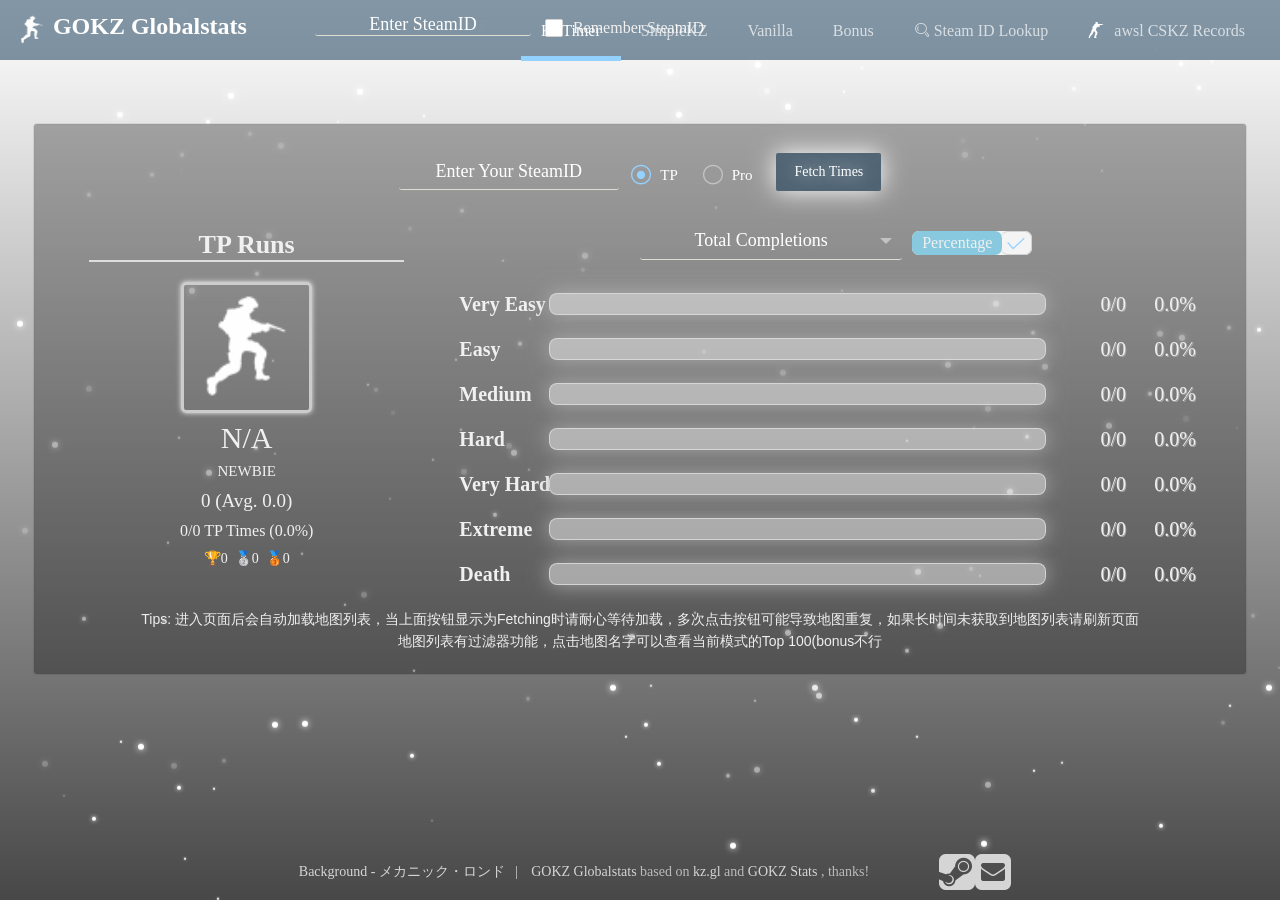
==== commit 755faeb6: "fix: incorrect sort by time" ====
--- a/index.html
+++ b/index.html
@@ -19,7 +19,7 @@
         <script src="./assets/js/Chart.min.js"></script>
         <script src="./assets/js/statutils.js"></script>
         <script src="./assets/js/bigInteger.js"></script>
-        <script src="./assets/js/kz_v2.5.js"></script>
+        <script src="./assets/js/kz_v2.6.js"></script>
         <link rel="stylesheet" href="./assets/css/kz_v2.1.css">
         <link rel="stylesheet" href="./assets/css/progressBar_v2.0.css">
     </head>
